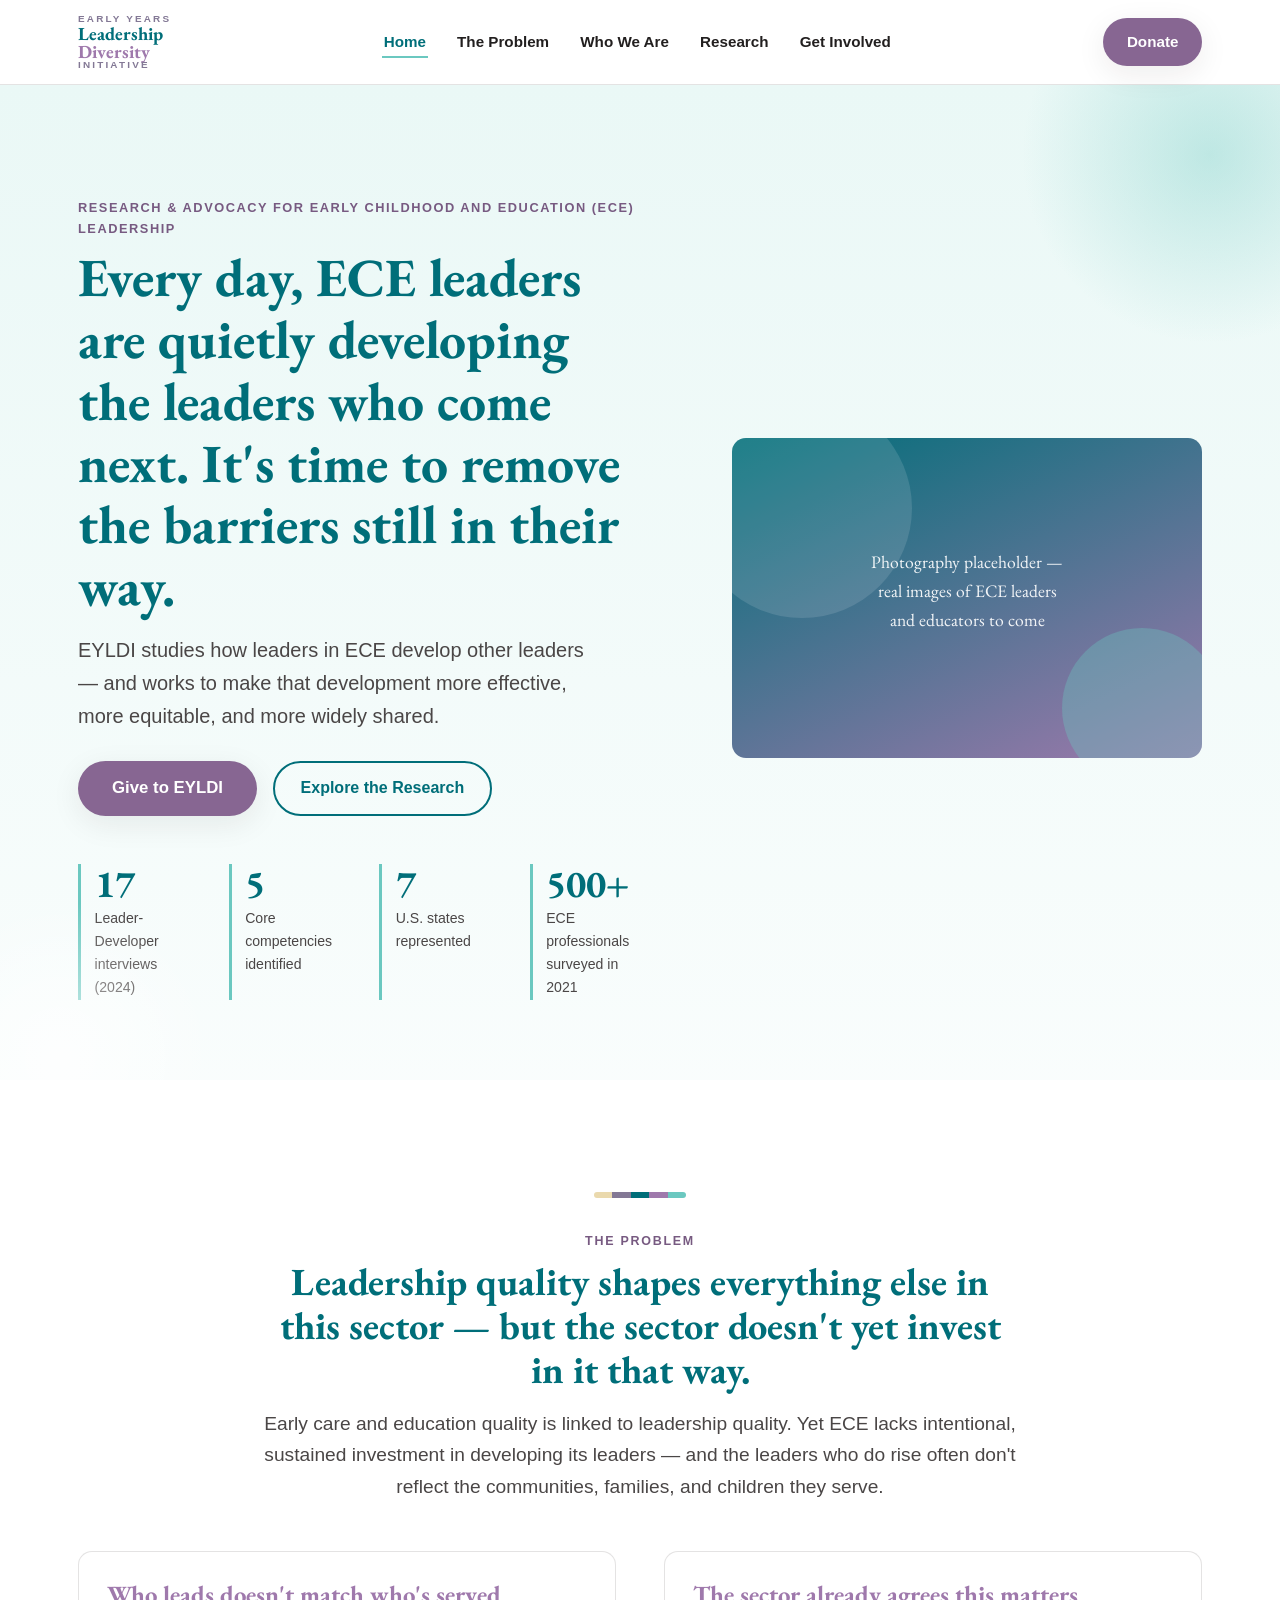
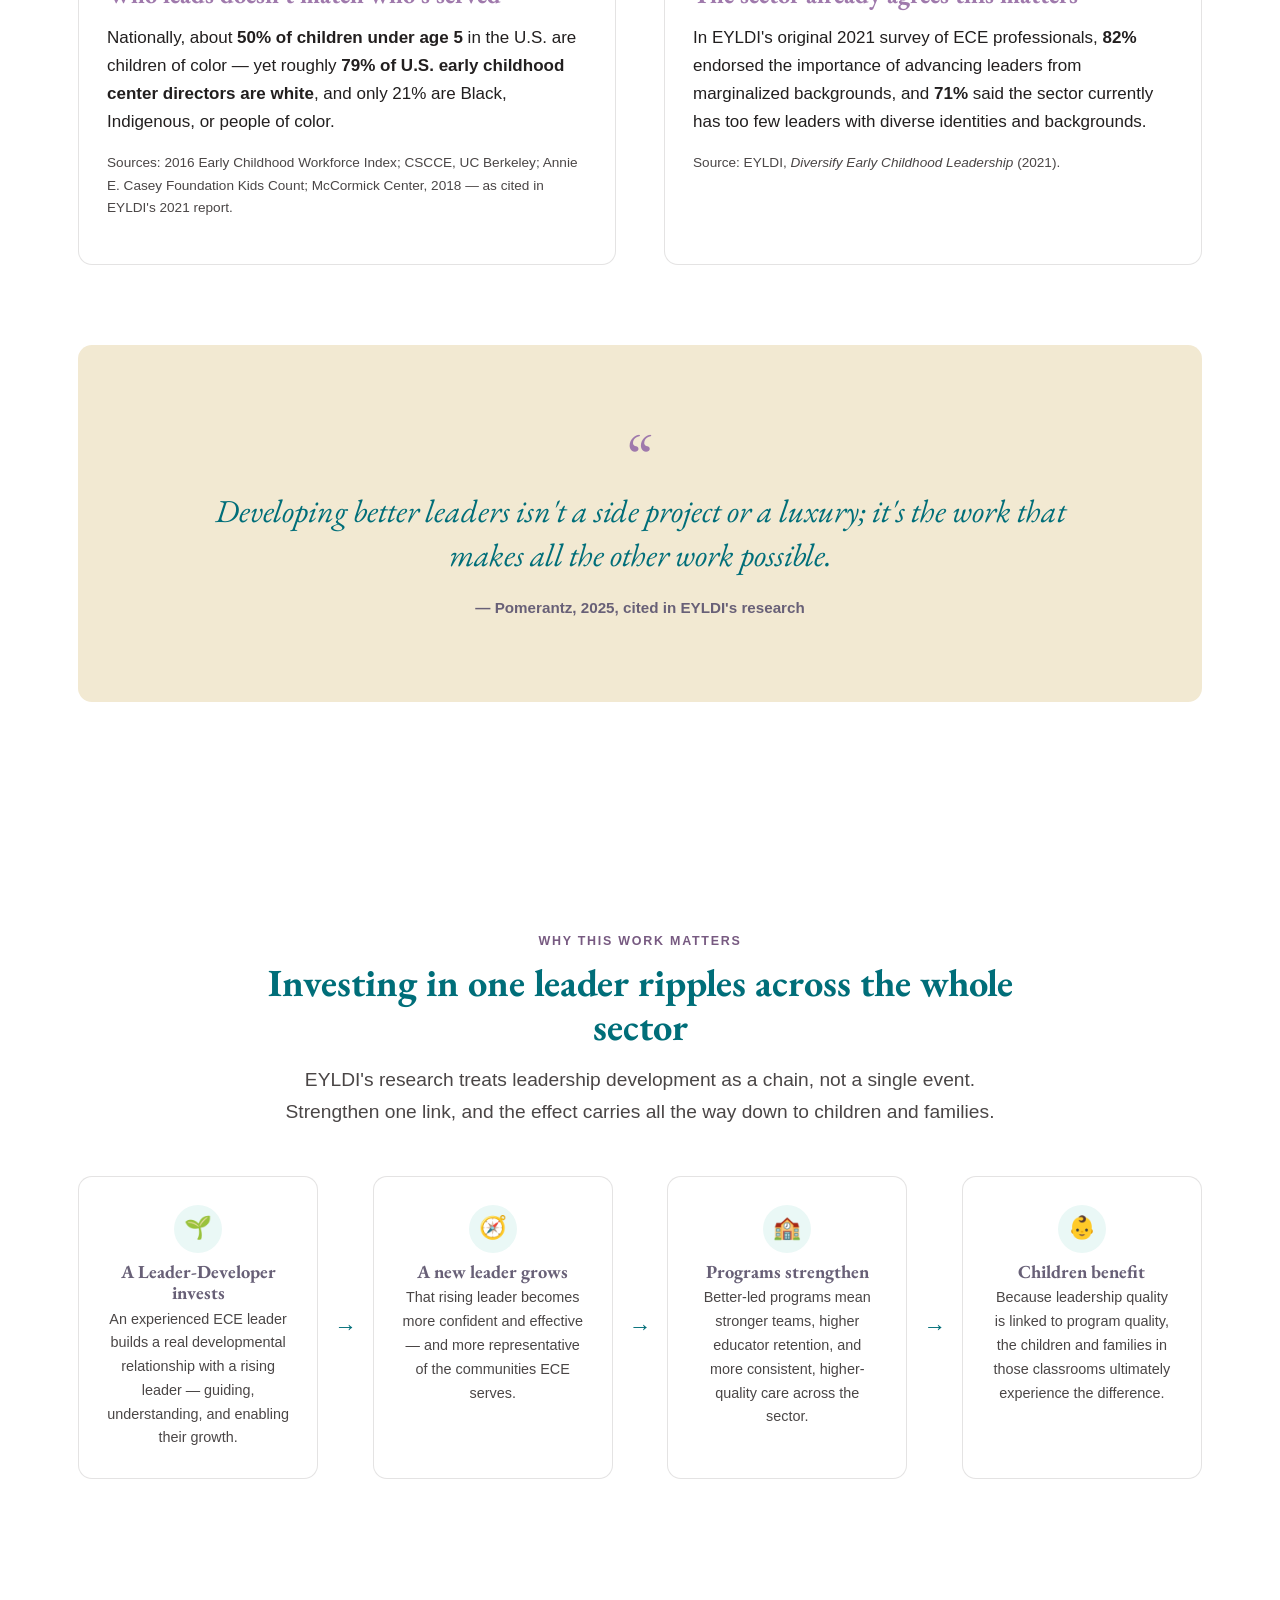
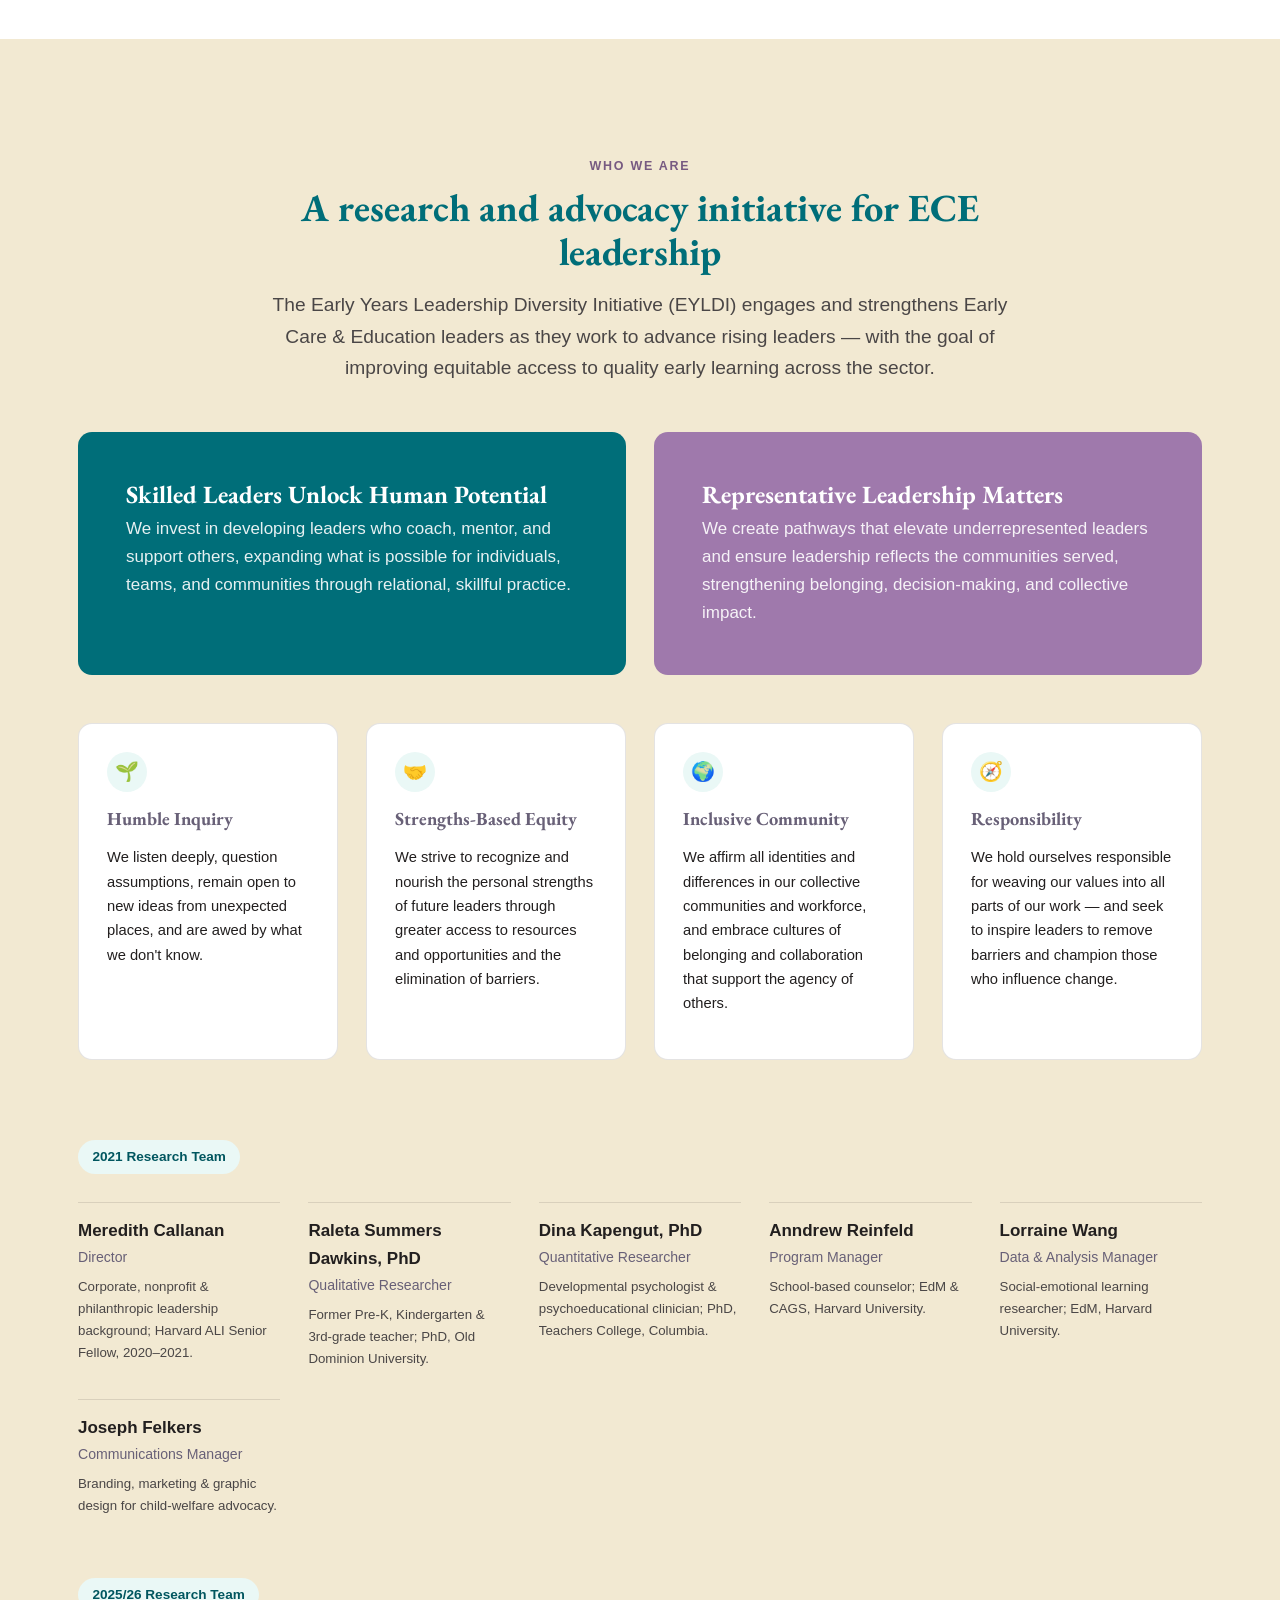
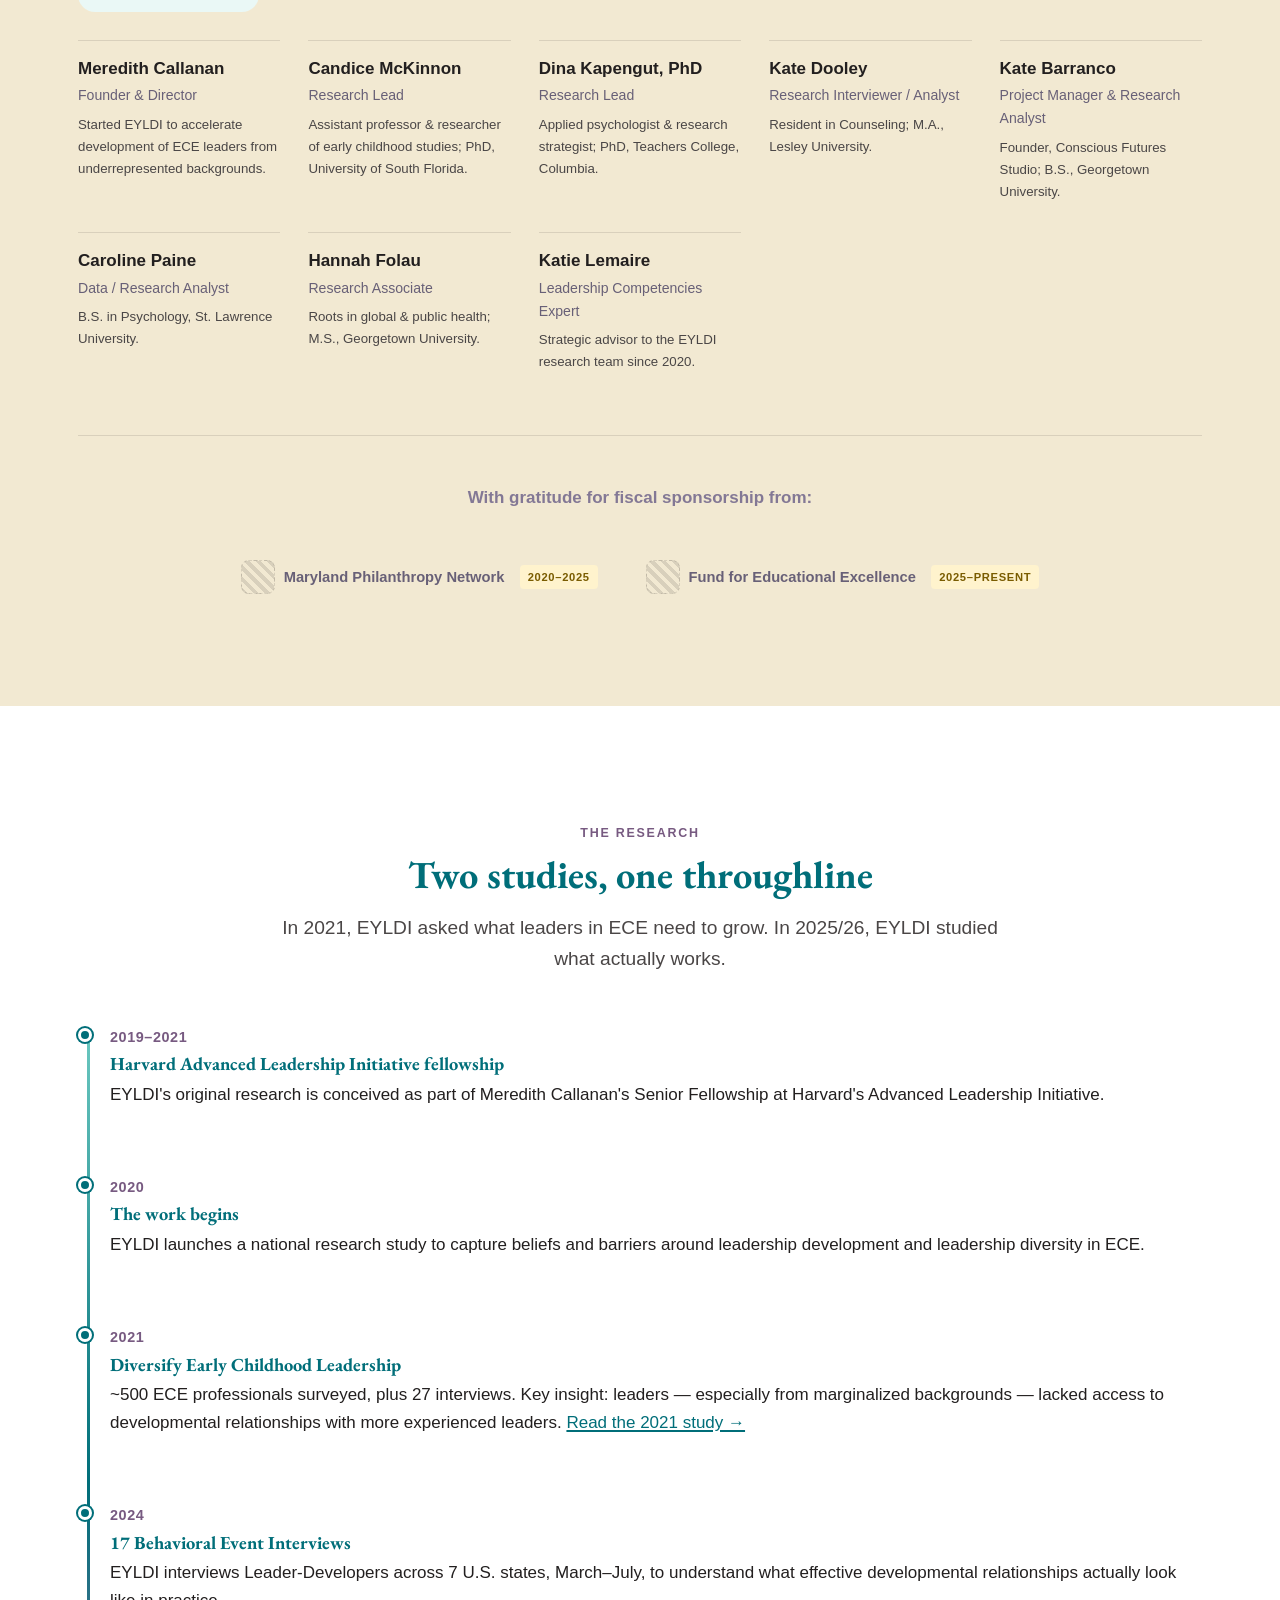
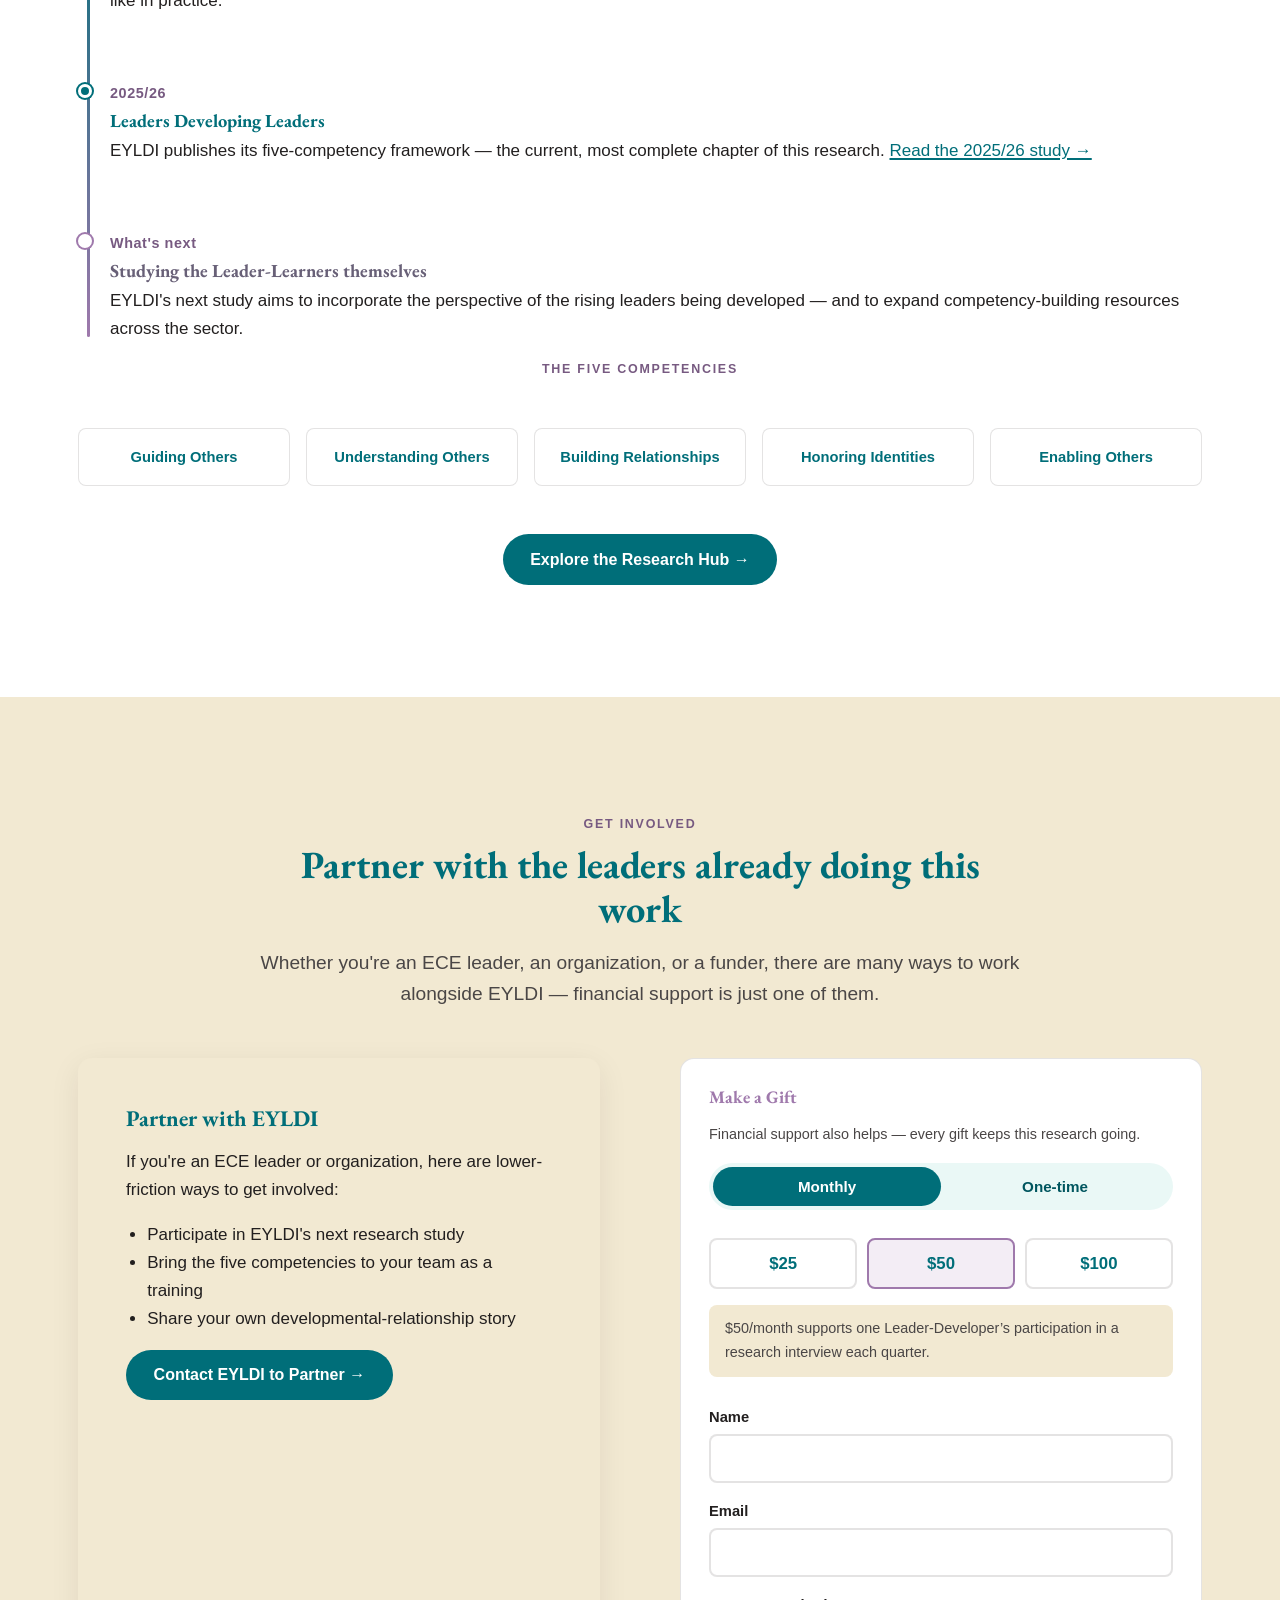
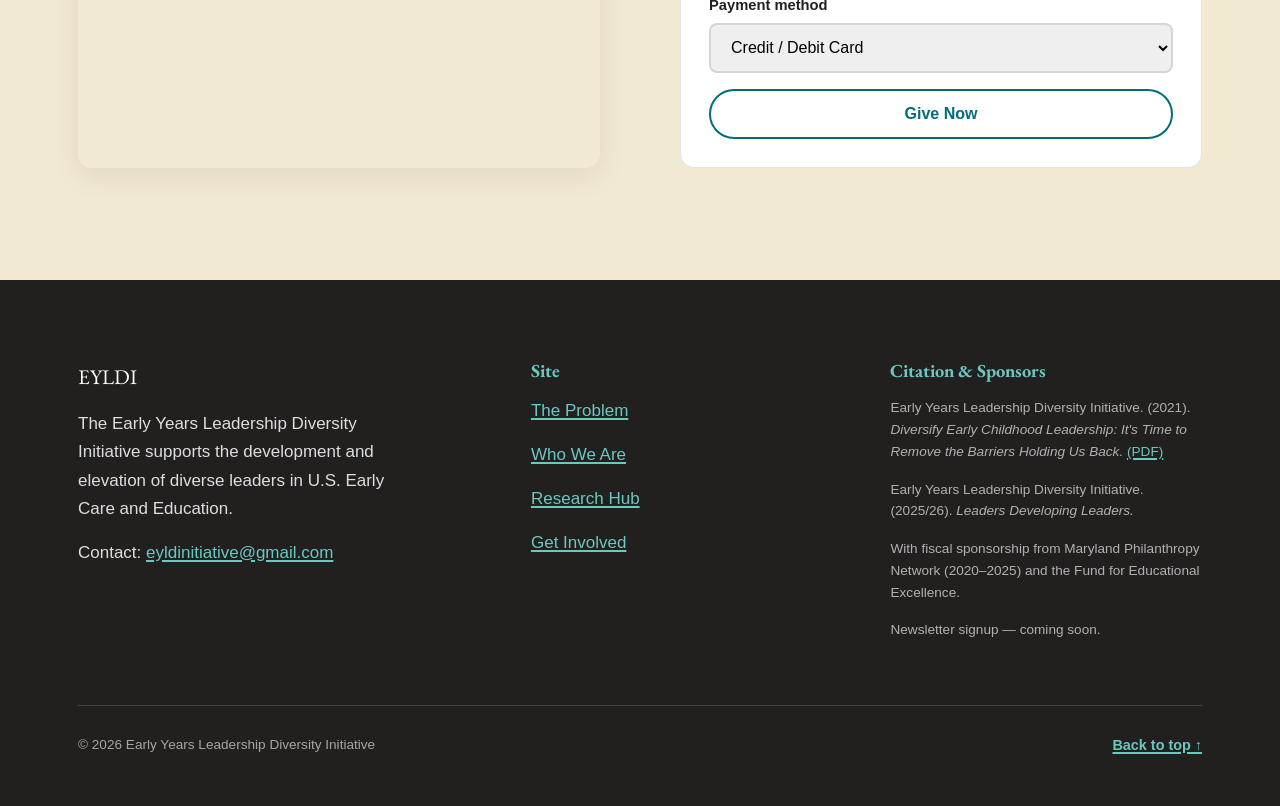
==== index.html @ cae141c5 "Initial commit: EYLDI microsite Hybrid homepage + Research Hub covering EYLDI's 2021 and 2025/26 lea" ====
<!DOCTYPE html>
<html lang="en">
<head>
<meta charset="UTF-8">
<meta name="viewport" content="width=device-width, initial-scale=1.0">
<title>EYLDI — Early Years Leadership Diversity Initiative</title>
<meta name="description" content="EYLDI supports the development and elevation of diverse leaders in U.S. Early Care and Education through research, reflection tools, and partnership.">
<link rel="preconnect" href="https://fonts.googleapis.com">
<link rel="preconnect" href="https://fonts.gstatic.com" crossorigin>
<link href="https://fonts.googleapis.com/css2?family=EB+Garamond:ital,wght@0,400;0,600;0,700;1,400;1,600&display=swap" rel="stylesheet">
<link rel="stylesheet" href="css/styles.css">
</head>
<body>
<a class="skip-link" href="#main">Skip to main content</a>

<!--
  AUDIENCE NOTE (structural, non-visual for now):
  The narrative below serves practitioners and funders with one shared story.
  If a "practitioner / funder" toggle is added later, it should live here in the
  header and swap emphasis in .hero-sub, .give-secondary, and section-eyebrow
  copy via a `data-audience` attribute on <body> — no structural rework needed.
-->

<header class="site-header">
  <nav class="nav" aria-label="Primary">
    <a class="nav-logo" href="index.html" aria-label="EYLDI home">
      <span class="l1">Early Years</span>
      <span class="l2">Leadership</span>
      <span class="l3">Diversity</span>
      <span class="l4">Initiative</span>
    </a>
    <button class="nav-toggle" aria-label="Toggle menu" aria-expanded="false">
      <span class="bar"></span>
    </button>
    <ul class="nav-links">
      <li><a href="index.html">Home</a></li>
      <li><a href="index.html#problem">The Problem</a></li>
      <li><a href="index.html#who-we-are">Who We Are</a></li>
      <li class="nav-item--dropdown">
        <a href="research.html">Research</a>
        <ul class="nav-dropdown">
          <li><a href="research.html#study-2021">2021 Study</a></li>
          <li><a href="research.html#study-2025">2025/26 Study</a></li>
        </ul>
      </li>
      <li><a href="index.html#get-involved">Get Involved</a></li>
    </ul>
    <div class="nav-actions">
      <a class="btn btn-donate btn-donate--nav" href="#get-involved">Donate</a>
    </div>
  </nav>
</header>

<main id="main">

  <!-- ===================== HERO ===================== -->
  <section class="hero">
    <div class="container hero-grid">
      <div>
        <p class="hero-eyebrow">Research &amp; Advocacy for Early Childhood and Education (ECE) Leadership</p>
        <!--
          HEADLINE OPTIONS (for stakeholder review — pick one, currently using Option 1):
          1. "Every day, ECE leaders are quietly developing the leaders who come next.
              It's time to remove the barriers still in their way."
          2. "Diversify Early Childhood Leadership. The leaders who'll do it are already here."
          3. "Great leaders are already building the next generation. Let's give them
              what they need to do it well."
        -->
        <h1>Every day, ECE leaders are quietly developing the leaders who come next. It's time to remove the barriers still in their way.</h1>
        <p class="hero-sub">EYLDI studies how leaders in ECE develop other leaders — and works to make that development more effective, more equitable, and more widely shared.</p>
        <div class="hero-ctas">
          <a class="btn btn-donate" href="#get-involved">Give to EYLDI</a>
          <a class="btn btn-secondary" href="research.html">Explore the Research</a>
        </div>
        <div class="stat-strip">
          <div class="stat">
            <span class="stat-num" data-count-to="17">0</span>
            <span class="stat-label">Leader-Developer interviews (2024)</span>
          </div>
          <div class="stat">
            <span class="stat-num" data-count-to="5">0</span>
            <span class="stat-label">Core competencies identified</span>
          </div>
          <div class="stat">
            <span class="stat-num" data-count-to="7">0</span>
            <span class="stat-label">U.S. states represented</span>
          </div>
          <div class="stat">
            <span class="stat-num" data-count-to="500" data-suffix="+">0</span>
            <span class="stat-label">ECE professionals surveyed in 2021</span>
          </div>
        </div>
      </div>
      <div class="hero-art" aria-hidden="true">
        <span class="shape shape--1"></span>
        <span class="shape shape--2"></span>
        <!-- PLACEHOLDER: replace with real photography of ECE educators/leaders when available -->
        <p class="placeholder-note">Photography placeholder — real images of ECE leaders and educators to come</p>
      </div>
    </div>
  </section>

  <!-- ===================== THE PROBLEM ===================== -->
  <section class="section" id="problem">
    <div class="container">
      <div class="brand-divider" aria-hidden="true"><span></span><span></span><span></span><span></span><span></span></div>
      <div class="section-head section-head--center">
        <p class="section-eyebrow">The Problem</p>
        <h2>Leadership quality shapes everything else in this sector — but the sector doesn't yet invest in it that way.</h2>
        <p class="lede">Early care and education quality is linked to leadership quality. Yet ECE lacks intentional, sustained investment in developing its leaders — and the leaders who do rise often don't reflect the communities, families, and children they serve.</p>
      </div>

      <div class="grid-2" style="margin-bottom: var(--space-xl);">
        <div class="card">
          <h3>Who leads doesn't match who's served</h3>
          <p>Nationally, about <strong>50% of children under age 5</strong> in the U.S. are children of color — yet roughly <strong>79% of U.S. early childhood center directors are white</strong>, and only 21% are Black, Indigenous, or people of color.</p>
          <p class="visually-muted" style="font-size:0.85rem;">Sources: 2016 Early Childhood Workforce Index; CSCCE, UC Berkeley; Annie E. Casey Foundation Kids Count; McCormick Center, 2018 — as cited in EYLDI's 2021 report.</p>
        </div>
        <div class="card">
          <h3>The sector already agrees this matters</h3>
          <p>In EYLDI's original 2021 survey of ECE professionals, <strong>82%</strong> endorsed the importance of advancing leaders from marginalized backgrounds, and <strong>71%</strong> said the sector currently has too few leaders with diverse identities and backgrounds.</p>
          <p class="visually-muted" style="font-size:0.85rem;">Source: EYLDI, <em>Diversify Early Childhood Leadership</em> (2021).</p>
        </div>
      </div>

      <div class="pull-quote">
        <span class="mark" aria-hidden="true">&ldquo;</span>
        <blockquote>Developing better leaders isn't a side project or a luxury; it's the work that makes all the other work possible.</blockquote>
        <cite>— Pomerantz, 2025, cited in EYLDI's research</cite>
      </div>
    </div>
  </section>

  <!-- ===================== THE RIPPLE EFFECT ===================== -->
  <section class="section" id="ripple-effect">
    <div class="container">
      <div class="section-head section-head--center">
        <p class="section-eyebrow">Why This Work Matters</p>
        <h2>Investing in one leader ripples across the whole sector</h2>
        <p class="lede">EYLDI's research treats leadership development as a chain, not a single event. Strengthen one link, and the effect carries all the way down to children and families.</p>
      </div>
      <div class="ripple-flow">
        <div class="ripple-step">
          <div class="ripple-icon" aria-hidden="true">🌱</div>
          <h4>A Leader-Developer invests</h4>
          <p>An experienced ECE leader builds a real developmental relationship with a rising leader — guiding, understanding, and enabling their growth.</p>
        </div>
        <span class="ripple-arrow" aria-hidden="true">→</span>
        <div class="ripple-step">
          <div class="ripple-icon" aria-hidden="true">🧭</div>
          <h4>A new leader grows</h4>
          <p>That rising leader becomes more confident and effective — and more representative of the communities ECE serves.</p>
        </div>
        <span class="ripple-arrow" aria-hidden="true">→</span>
        <div class="ripple-step">
          <div class="ripple-icon" aria-hidden="true">🏫</div>
          <h4>Programs strengthen</h4>
          <p>Better-led programs mean stronger teams, higher educator retention, and more consistent, higher-quality care across the sector.</p>
        </div>
        <span class="ripple-arrow" aria-hidden="true">→</span>
        <div class="ripple-step">
          <div class="ripple-icon" aria-hidden="true">👶</div>
          <h4>Children benefit</h4>
          <p>Because leadership quality is linked to program quality, the children and families in those classrooms ultimately experience the difference.</p>
        </div>
      </div>
    </div>
  </section>

  <!-- ===================== WHO WE ARE ===================== -->
  <section class="section section--cream" id="who-we-are">
    <div class="container">
      <div class="section-head section-head--center">
        <p class="section-eyebrow">Who We Are</p>
        <h2>A research and advocacy initiative for ECE leadership</h2>
        <p class="lede">The Early Years Leadership Diversity Initiative (EYLDI) engages and strengthens Early Care &amp; Education leaders as they work to advance rising leaders — with the goal of improving equitable access to quality early learning across the sector.</p>
      </div>

      <div class="belief-banner">
        <div class="belief">
          <h3>Skilled Leaders Unlock Human Potential</h3>
          <p>We invest in developing leaders who coach, mentor, and support others, expanding what is possible for individuals, teams, and communities through relational, skillful practice.</p>
        </div>
        <div class="belief">
          <h3>Representative Leadership Matters</h3>
          <p>We create pathways that elevate underrepresented leaders and ensure leadership reflects the communities served, strengthening belonging, decision-making, and collective impact.</p>
        </div>
      </div>

      <div class="grid-4" style="margin-bottom: var(--space-xl);">
        <div class="value-card">
          <div class="icon-dot" aria-hidden="true">🌱</div>
          <h4>Humble Inquiry</h4>
          <p style="font-size:0.92rem;">We listen deeply, question assumptions, remain open to new ideas from unexpected places, and are awed by what we don't know.</p>
        </div>
        <div class="value-card">
          <div class="icon-dot" aria-hidden="true">🤝</div>
          <h4>Strengths-Based Equity</h4>
          <p style="font-size:0.92rem;">We strive to recognize and nourish the personal strengths of future leaders through greater access to resources and opportunities and the elimination of barriers.</p>
        </div>
        <div class="value-card">
          <div class="icon-dot" aria-hidden="true">🌍</div>
          <h4>Inclusive Community</h4>
          <p style="font-size:0.92rem;">We affirm all identities and differences in our collective communities and workforce, and embrace cultures of belonging and collaboration that support the agency of others.</p>
        </div>
        <div class="value-card">
          <div class="icon-dot" aria-hidden="true">🧭</div>
          <h4>Responsibility</h4>
          <p style="font-size:0.92rem;">We hold ourselves responsible for weaving our values into all parts of our work — and seek to inspire leaders to remove barriers and champion those who influence change.</p>
        </div>
      </div>

      <!-- Research teams, grouped by era -->
      <div class="team-era-label">2021 Research Team</div>
      <div class="team-grid team-grid--compact">
        <div class="team-card"><div class="team-name">Meredith Callanan</div><div class="team-title">Director</div><div class="team-bio">Corporate, nonprofit &amp; philanthropic leadership background; Harvard ALI Senior Fellow, 2020–2021.</div></div>
        <div class="team-card"><div class="team-name">Raleta Summers Dawkins, PhD</div><div class="team-title">Qualitative Researcher</div><div class="team-bio">Former Pre-K, Kindergarten &amp; 3rd-grade teacher; PhD, Old Dominion University.</div></div>
        <div class="team-card"><div class="team-name">Dina Kapengut, PhD</div><div class="team-title">Quantitative Researcher</div><div class="team-bio">Developmental psychologist &amp; psychoeducational clinician; PhD, Teachers College, Columbia.</div></div>
        <div class="team-card"><div class="team-name">Anndrew Reinfeld</div><div class="team-title">Program Manager</div><div class="team-bio">School-based counselor; EdM &amp; CAGS, Harvard University.</div></div>
        <div class="team-card"><div class="team-name">Lorraine Wang</div><div class="team-title">Data &amp; Analysis Manager</div><div class="team-bio">Social-emotional learning researcher; EdM, Harvard University.</div></div>
        <div class="team-card"><div class="team-name">Joseph Felkers</div><div class="team-title">Communications Manager</div><div class="team-bio">Branding, marketing &amp; graphic design for child-welfare advocacy.</div></div>
      </div>

      <div class="team-era-label">2025/26 Research Team</div>
      <div class="team-grid team-grid--compact">
        <div class="team-card"><div class="team-name">Meredith Callanan</div><div class="team-title">Founder &amp; Director</div><div class="team-bio">Started EYLDI to accelerate development of ECE leaders from underrepresented backgrounds.</div></div>
        <div class="team-card"><div class="team-name">Candice McKinnon</div><div class="team-title">Research Lead</div><div class="team-bio">Assistant professor &amp; researcher of early childhood studies; PhD, University of South Florida.</div></div>
        <div class="team-card"><div class="team-name">Dina Kapengut, PhD</div><div class="team-title">Research Lead</div><div class="team-bio">Applied psychologist &amp; research strategist; PhD, Teachers College, Columbia.</div></div>
        <div class="team-card"><div class="team-name">Kate Dooley</div><div class="team-title">Research Interviewer / Analyst</div><div class="team-bio">Resident in Counseling; M.A., Lesley University.</div></div>
        <div class="team-card"><div class="team-name">Kate Barranco</div><div class="team-title">Project Manager &amp; Research Analyst</div><div class="team-bio">Founder, Conscious Futures Studio; B.S., Georgetown University.</div></div>
        <div class="team-card"><div class="team-name">Caroline Paine</div><div class="team-title">Data / Research Analyst</div><div class="team-bio">B.S. in Psychology, St. Lawrence University.</div></div>
        <div class="team-card"><div class="team-name">Hannah Folau</div><div class="team-title">Research Associate</div><div class="team-bio">Roots in global &amp; public health; M.S., Georgetown University.</div></div>
        <div class="team-card"><div class="team-name">Katie Lemaire</div><div class="team-title">Leadership Competencies Expert</div><div class="team-bio">Strategic advisor to the EYLDI research team since 2020.</div></div>
      </div>

      <div class="sponsor-strip">
        <p style="width:100%; text-align:center; color: var(--slate-purple); font-weight:600; margin-bottom: 0;">With gratitude for fiscal sponsorship from:</p>
        <div class="sponsor-logo"><span class="swatch" aria-hidden="true"></span> Maryland Philanthropy Network <span class="placeholder-tag">2020–2025</span></div>
        <div class="sponsor-logo"><span class="swatch" aria-hidden="true"></span> Fund for Educational Excellence <span class="placeholder-tag">2025–present</span></div>
      </div>
    </div>
  </section>

  <!-- ===================== RESEARCH TEASER ===================== -->
  <section class="section" id="research-teaser">
    <div class="container">
      <div class="section-head section-head--center">
        <p class="section-eyebrow">The Research</p>
        <h2>Two studies, one throughline</h2>
        <p class="lede">In 2021, EYLDI asked what leaders in ECE need to grow. In 2025/26, EYLDI studied what actually works.</p>
      </div>

      <div class="timeline">
        <div class="timeline-item">
          <span class="tl-year">2019–2021</span>
          <h4>Harvard Advanced Leadership Initiative fellowship</h4>
          <p>EYLDI's original research is conceived as part of Meredith Callanan's Senior Fellowship at Harvard's Advanced Leadership Initiative.</p>
        </div>
        <div class="timeline-item">
          <span class="tl-year">2020</span>
          <h4>The work begins</h4>
          <p>EYLDI launches a national research study to capture beliefs and barriers around leadership development and leadership diversity in ECE.</p>
        </div>
        <div class="timeline-item" id="study-2021">
          <span class="tl-year">2021</span>
          <h4>Diversify Early Childhood Leadership</h4>
          <p>~500 ECE professionals surveyed, plus 27 interviews. Key insight: leaders — especially from marginalized backgrounds — lacked access to developmental relationships with more experienced leaders. <a href="research.html#study-2021">Read the 2021 study →</a></p>
        </div>
        <div class="timeline-item">
          <span class="tl-year">2024</span>
          <h4>17 Behavioral Event Interviews</h4>
          <p>EYLDI interviews Leader-Developers across 7 U.S. states, March–July, to understand what effective developmental relationships actually look like in practice.</p>
        </div>
        <div class="timeline-item" id="study-2025">
          <span class="tl-year">2025/26</span>
          <h4>Leaders Developing Leaders</h4>
          <p>EYLDI publishes its five-competency framework — the current, most complete chapter of this research. <a href="research.html#study-2025">Read the 2025/26 study →</a></p>
        </div>
        <div class="timeline-item is-future">
          <span class="tl-year">What's next</span>
          <h4>Studying the Leader-Learners themselves</h4>
          <p>EYLDI's next study aims to incorporate the perspective of the rising leaders being developed — and to expand competency-building resources across the sector.</p>
        </div>
      </div>

      <p class="section-eyebrow text-center" style="display:block;">The Five Competencies</p>
      <div class="research-teaser-grid">
        <div class="teaser-tile">Guiding Others</div>
        <div class="teaser-tile">Understanding Others</div>
        <div class="teaser-tile">Building Relationships</div>
        <div class="teaser-tile">Honoring Identities</div>
        <div class="teaser-tile">Enabling Others</div>
      </div>

      <div class="text-center">
        <a class="btn btn-primary" href="research.html">Explore the Research Hub →</a>
      </div>
    </div>
  </section>

  <!-- ===================== GET INVOLVED / GIVE ===================== -->
  <section class="section section--cream" id="get-involved">
    <div class="container">
      <div class="section-head section-head--center">
        <p class="section-eyebrow">Get Involved</p>
        <h2>Partner with the leaders already doing this work</h2>
        <p class="lede">Whether you're an ECE leader, an organization, or a funder, there are many ways to work alongside EYLDI — financial support is just one of them.</p>
      </div>

      <div class="give-panel">
        <div class="give-primary">
          <h3>Partner with EYLDI</h3>
          <p>If you're an ECE leader or organization, here are lower-friction ways to get involved:</p>
          <ul>
            <li>Participate in EYLDI's next research study</li>
            <li>Bring the five competencies to your team as a training</li>
            <li>Share your own developmental-relationship story</li>
          </ul>
          <a class="btn btn-primary" href="mailto:eyldinitiative@gmail.com?subject=Partnering%20with%20EYLDI">Contact EYLDI to Partner →</a>
        </div>

        <div class="donate-card donate-card--compact" data-donate-widget>
          <h3>Make a Gift</h3>
          <p class="visually-muted" style="font-size:0.9rem;">Financial support also helps — every gift keeps this research going.</p>
          <div class="give-toggle" role="group" aria-label="Giving frequency">
            <button type="button" data-give-freq="monthly" class="is-active">Monthly</button>
            <button type="button" data-give-freq="onetime">One-time</button>
          </div>
          <input type="hidden" name="frequency" value="monthly">

          <div class="amount-grid" role="group" aria-label="Donation amount">
            <button type="button" class="amount-btn" data-amount="25">$25</button>
            <button type="button" class="amount-btn is-active" data-amount="50">$50</button>
            <button type="button" class="amount-btn" data-amount="100">$100</button>
          </div>
          <input type="hidden" name="amount" value="50">

          <p class="impact-note" data-impact-note></p>

          <form>
            <div class="form-field">
              <label for="donor-name">Name</label>
              <input type="text" id="donor-name" name="name" autocomplete="name" required>
            </div>
            <div class="form-field">
              <label for="donor-email">Email</label>
              <input type="email" id="donor-email" name="email" autocomplete="email" required>
            </div>
            <div class="form-field">
              <label for="donor-payment">Payment method</label>
              <select id="donor-payment" name="payment_method">
                <option value="card">Credit / Debit Card</option>
                <option value="paypal">PayPal</option>
                <option value="bank">Bank Transfer</option>
              </select>
            </div>
            <!-- PLACEHOLDER: replace with real integration — Give Lively / Stripe / Donorbox / fiscal sponsor's donation page -->
            <button type="submit" class="btn btn-secondary btn-block" data-donate-submit>Give Now</button>
          </form>
        </div>
      </div>
    </div>
  </section>

</main>

<footer class="site-footer">
  <div class="container">
    <div class="footer-grid">
      <div>
        <div class="footer-logo">EYLDI</div>
        <p style="max-width: 34ch;">The Early Years Leadership Diversity Initiative supports the development and elevation of diverse leaders in U.S. Early Care and Education.</p>
        <p>Contact: <a href="mailto:eyldinitiative@gmail.com">eyldinitiative@gmail.com</a></p>
      </div>
      <div>
        <h4>Site</h4>
        <p><a href="index.html#problem">The Problem</a></p>
        <p><a href="index.html#who-we-are">Who We Are</a></p>
        <p><a href="research.html">Research Hub</a></p>
        <p><a href="index.html#get-involved">Get Involved</a></p>
      </div>
      <div>
        <h4>Citation &amp; Sponsors</h4>
        <p class="footer-citation">Early Years Leadership Diversity Initiative. (2021). <em>Diversify Early Childhood Leadership: It's Time to Remove the Barriers Holding Us Back.</em> <a href="assets/EYLDI-2021-Diversify-Early-Childhood-Leadership.pdf" download>(PDF)</a></p>
        <p class="footer-citation">Early Years Leadership Diversity Initiative. (2025/26). <em>Leaders Developing Leaders.</em></p>
        <p class="footer-citation">With fiscal sponsorship from Maryland Philanthropy Network (2020–2025) and the Fund for Educational Excellence.</p>
        <!-- PLACEHOLDER: social links / newsletter signup -->
        <p class="footer-citation">Newsletter signup — coming soon.</p>
      </div>
    </div>
    <div class="footer-bottom">
      <span>© 2026 Early Years Leadership Diversity Initiative</span>
      <a class="back-to-top" href="#main">Back to top ↑</a>
    </div>
  </div>
</footer>

<script src="js/main.js"></script>
</body>
</html>
---- css/styles.css ----
/* ==========================================================================
   EYLDI — Design System
   Early Years Leadership Diversity Initiative
   ========================================================================== */

:root {
  /* Brand colors — source of truth per creative brief */
  --teal: #006E79;         /* Deep teal — headings, primary links */
  --mint: #6BC8C0;         /* Mint/seafoam — accents, tags, logo mark */
  --mauve: #9F79AC;        /* Mauve/plum — secondary headings, pull-quote marks */
  --slate-purple: #837895; /* Muted slate-purple — alternate heading tone */
  --cream: #F2E9D2;        /* Cream/ivory — pull-quote bg, warm breaks */
  --ink: #221F1F;          /* Near-black — body copy */
  --white: #FFFFFF;

  /* Derived tones for depth without leaving the palette */
  --teal-dark: #00565f;
  --teal-tint: #e3f2f1;
  --mint-tint: #eaf8f6;
  --mauve-tint: #f3edf5;
  --cream-deep: #ead9ad;
  --ink-soft: #4a4646;
  --border-soft: rgba(34, 31, 31, 0.12);

  /* Text-safe variants: same hue family, darkened to clear WCAG AA (4.5:1)
     for small-text use. Brand mauve/slate-purple at full strength stay in use
     for large headings, decorative marks, and the wordmark, which meet the
     lower 3:1 large-text threshold as-is. */
  --mauve-text: #775A81;
  --slate-purple-text: #686077;
  --mauve-deep: #876692; /* donate button bg — 4.83:1 with white text */

  /* Type */
  --font-serif: 'EB Garamond', 'Iowan Old Style', 'Palatino Linotype', Georgia, serif;
  --font-sans: 'Helvetica Neue', -apple-system, BlinkMacSystemFont, 'Segoe UI', Helvetica, Arial, sans-serif;

  /* Rhythm */
  --space-xs: 0.5rem;
  --space-sm: 1rem;
  --space-md: 1.75rem;
  --space-lg: 3rem;
  --space-xl: 5rem;
  --space-2xl: 7rem;

  --radius: 14px;
  --radius-sm: 8px;
  --max-width: 1180px;
  --shadow-soft: 0 8px 30px rgba(34, 31, 31, 0.08);
  --transition: 220ms ease;
}

/* ---------- Reset ---------- */
*, *::before, *::after { box-sizing: border-box; }
html { scroll-behavior: smooth; }
body {
  margin: 0;
  font-family: var(--font-sans);
  color: var(--ink);
  background: var(--white);
  font-size: 1.0625rem;
  line-height: 1.65;
  -webkit-font-smoothing: antialiased;
}
img { max-width: 100%; display: block; }
a { color: var(--teal); text-decoration-thickness: 1.5px; text-underline-offset: 2px; }
ul, ol { padding-left: 1.25em; }
h1, h2, h3, h4 {
  font-family: var(--font-serif);
  font-weight: 700;
  line-height: 1.15;
  color: var(--teal);
  margin: 0 0 var(--space-sm);
}
h1 { font-size: clamp(2.1rem, 4.2vw, 3.4rem); }
h2 { font-size: clamp(1.7rem, 3vw, 2.4rem); }
h3 { font-size: clamp(1.25rem, 2vw, 1.55rem); color: var(--mauve); }
h4 { font-size: 1.15rem; color: var(--slate-purple-text); }
p { margin: 0 0 var(--space-sm); }
.serif { font-family: var(--font-serif); }

/* Visually-hidden but accessible */
.sr-only {
  position: absolute; width: 1px; height: 1px; padding: 0; margin: -1px;
  overflow: hidden; clip: rect(0,0,0,0); white-space: nowrap; border: 0;
}
.skip-link {
  position: absolute; left: -999px; top: 0; background: var(--teal); color: var(--white);
  padding: 0.75rem 1.25rem; z-index: 1000; border-radius: 0 0 var(--radius-sm) 0;
}
.skip-link:focus { left: 0; }

:focus-visible {
  outline: 3px solid var(--mauve);
  outline-offset: 2px;
}

/* ---------- Layout helpers ---------- */
.container {
  max-width: var(--max-width);
  margin: 0 auto;
  padding: 0 var(--space-md);
}
.section { padding: var(--space-2xl) 0; }
.section--tight { padding: var(--space-xl) 0; }
.section--cream { background: var(--cream); }
.section--teal { background: var(--teal); color: var(--white); }
.section--teal h2, .section--teal h3, .section--teal h4 { color: var(--white); }
.section-eyebrow {
  display: inline-block;
  font-family: var(--font-sans);
  font-weight: 700;
  letter-spacing: 0.14em;
  text-transform: uppercase;
  font-size: 0.78rem;
  color: var(--mauve-text);
  margin-bottom: var(--space-xs);
}
.section-head {
  max-width: 760px;
  margin: 0 0 var(--space-lg);
}
.section-head--center { margin-left: auto; margin-right: auto; text-align: center; }
.lede { font-size: 1.2rem; color: var(--ink-soft); }

/* Signature five-segment divider (used sparingly, per brief) */
.brand-divider {
  display: flex;
  height: 6px;
  width: 92px;
  border-radius: 4px;
  overflow: hidden;
  margin: 0 auto var(--space-md);
}
.brand-divider--left { margin-left: 0; }
.brand-divider span { flex: 1; }
.brand-divider span:nth-child(1) { background: var(--cream-deep); }
.brand-divider span:nth-child(2) { background: var(--slate-purple); }
.brand-divider span:nth-child(3) { background: var(--teal); }
.brand-divider span:nth-child(4) { background: var(--mauve); }
.brand-divider span:nth-child(5) { background: var(--mint); }

/* ---------- Buttons ---------- */
.btn {
  display: inline-flex;
  align-items: center;
  justify-content: center;
  gap: 0.5em;
  font-family: var(--font-sans);
  font-weight: 700;
  font-size: 1rem;
  padding: 0.9rem 1.6rem;
  border-radius: 999px;
  border: 2px solid transparent;
  cursor: pointer;
  transition: transform var(--transition), box-shadow var(--transition), background var(--transition), color var(--transition);
  text-decoration: none;
  line-height: 1.1;
  min-height: 48px;
}
.btn:hover { transform: translateY(-1px); }
.btn:active { transform: translateY(0); }

/* Donate: deliberately higher contrast than the rest of the palette — solid fill, unmistakable */
.btn-donate {
  background: var(--mauve-deep);
  color: var(--white);
  box-shadow: var(--shadow-soft);
  font-size: 1.05rem;
  padding: 1rem 2rem;
}
.btn-donate:hover { background: #8a67a0; color: var(--white); }
.btn-donate--nav { padding: 0.65rem 1.35rem; font-size: 0.95rem; }

.btn-primary {
  background: var(--teal);
  color: var(--white);
}
.btn-primary:hover { background: var(--teal-dark); color: var(--white); }

.btn-secondary {
  background: transparent;
  color: var(--teal);
  border-color: var(--teal);
}
.btn-secondary:hover { background: var(--teal); color: var(--white); }

.btn-ghost-inverse {
  background: transparent;
  color: var(--white);
  border-color: rgba(255,255,255,0.6);
}
.btn-ghost-inverse:hover { background: rgba(255,255,255,0.15); }

.btn-block { width: 100%; }

/* ---------- Nav ---------- */
.site-header {
  position: sticky;
  top: 0;
  z-index: 500;
  background: var(--white);
  border-bottom: 1px solid var(--border-soft);
}
.nav {
  display: flex;
  align-items: center;
  justify-content: space-between;
  padding: 0.85rem var(--space-md);
  max-width: var(--max-width);
  margin: 0 auto;
  gap: var(--space-sm);
}
.nav-logo {
  display: flex;
  flex-direction: column;
  line-height: 1;
  text-decoration: none;
  font-family: var(--font-serif);
  color: var(--teal);
  font-weight: 700;
}
.nav-logo span { display: block; }
.nav-logo .l1, .nav-logo .l4 { font-size: 0.62rem; letter-spacing: 0.22em; color: var(--slate-purple); font-weight: 600; text-transform: uppercase; font-family: var(--font-sans); }
.nav-logo .l2 { font-size: 1.15rem; color: var(--teal); }
.nav-logo .l3 { font-size: 1.15rem; color: var(--mauve); }

.nav-links {
  display: flex;
  align-items: center;
  gap: var(--space-md);
  list-style: none;
  margin: 0;
  padding: 0;
}
.nav-links a {
  color: var(--ink);
  font-weight: 600;
  font-size: 0.95rem;
  text-decoration: none;
  padding: 0.4rem 0.1rem;
  border-bottom: 2px solid transparent;
}
.nav-links a:hover, .nav-links a.is-active { border-color: var(--mint); color: var(--teal); }

.nav-item--dropdown { position: relative; }
.nav-dropdown {
  list-style: none;
  margin: 0;
  padding: 0.4rem;
  position: absolute;
  top: 100%;
  left: 0;
  background: var(--white);
  border: 1px solid var(--border-soft);
  border-radius: var(--radius-sm);
  box-shadow: var(--shadow-soft);
  min-width: 170px;
  opacity: 0;
  visibility: hidden;
  transform: translateY(6px);
  transition: opacity var(--transition), transform var(--transition), visibility var(--transition);
  z-index: 50;
}
.nav-item--dropdown:hover .nav-dropdown,
.nav-item--dropdown:focus-within .nav-dropdown {
  opacity: 1;
  visibility: visible;
  transform: translateY(0);
}
.nav-dropdown li { list-style: none; }
.nav-dropdown a {
  display: block;
  padding: 0.6rem 0.7rem;
  font-size: 0.9rem;
  font-weight: 600;
  color: var(--ink);
  border-radius: var(--radius-sm);
  border-bottom: none;
  white-space: nowrap;
}
.nav-dropdown a:hover { background: var(--mint-tint); color: var(--teal); border-color: transparent; }

.nav-actions { display: flex; align-items: center; gap: var(--space-sm); }

.nav-toggle {
  display: none;
  background: none;
  border: 2px solid var(--teal);
  border-radius: var(--radius-sm);
  width: 48px;
  height: 48px;
  align-items: center;
  justify-content: center;
  cursor: pointer;
}
.nav-toggle .bar { display: block; width: 20px; height: 2px; background: var(--teal); position: relative; }
.nav-toggle .bar::before, .nav-toggle .bar::after { content: ''; position: absolute; left: 0; width: 20px; height: 2px; background: var(--teal); transition: transform var(--transition); }
.nav-toggle .bar::before { top: -6px; }
.nav-toggle .bar::after { top: 6px; }

@media (max-width: 880px) {
  .nav-toggle { display: flex; }
  .nav-links {
    position: fixed;
    inset: 64px 0 0 0;
    background: var(--white);
    flex-direction: column;
    align-items: flex-start;
    padding: var(--space-lg) var(--space-md);
    gap: var(--space-md);
    transform: translateX(100%);
    transition: transform var(--transition);
    overflow-y: auto;
  }
  .nav-links.is-open { transform: translateX(0); }
  .nav-links a { font-size: 1.2rem; }
  .nav-actions .btn-donate { padding: 0.7rem 1.3rem; font-size: 0.9rem; }

  .nav-dropdown {
    position: static;
    opacity: 1;
    visibility: visible;
    transform: none;
    box-shadow: none;
    border: none;
    padding: 0.3rem 0 0 1rem;
    min-width: 0;
  }
  .nav-dropdown a { font-size: 1rem; padding: 0.5rem 0.4rem; color: var(--ink-soft); }
}

/* ---------- Hero ---------- */
.hero {
  background: linear-gradient(180deg, var(--mint-tint) 0%, var(--white) 70%);
  background-size: 200% 200%;
  animation: heroDrift 18s ease-in-out infinite;
  padding: var(--space-2xl) 0 var(--space-xl);
  position: relative;
  overflow: hidden;
}
.hero::before,
.hero::after {
  content: '';
  position: absolute;
  border-radius: 50%;
  pointer-events: none;
}
.hero::after {
  right: -120px; top: -120px;
  width: 380px; height: 380px;
  background: radial-gradient(circle, rgba(107,200,192,0.35), transparent 70%);
  animation: heroFloat1 14s ease-in-out infinite;
}
.hero::before {
  left: -100px; bottom: -140px;
  width: 320px; height: 320px;
  background: radial-gradient(circle, rgba(255,255,255,0.75), transparent 70%);
  animation: heroFloat2 16s ease-in-out infinite;
}
@keyframes heroDrift {
  0%   { background-position: 0% 0%; }
  50%  { background-position: 100% 40%; }
  100% { background-position: 0% 0%; }
}
@keyframes heroFloat1 {
  0%, 100% { transform: translate(0, 0) scale(1); }
  50%      { transform: translate(-30px, 40px) scale(1.08); }
}
@keyframes heroFloat2 {
  0%, 100% { transform: translate(0, 0) scale(1); }
  50%      { transform: translate(30px, -30px) scale(1.05); }
}
@media (prefers-reduced-motion: reduce) {
  .hero, .hero::before, .hero::after { animation: none; }
}
.hero-grid {
  display: grid;
  grid-template-columns: 1.1fr 0.9fr;
  gap: var(--space-xl);
  align-items: center;
}
@media (max-width: 900px) {
  .hero-grid { grid-template-columns: 1fr; gap: var(--space-lg); }
}
.hero-eyebrow {
  color: var(--mauve-text);
  font-weight: 700;
  letter-spacing: 0.12em;
  text-transform: uppercase;
  font-size: 0.8rem;
  margin-bottom: var(--space-xs);
}
.hero h1 { margin-bottom: var(--space-sm); }
.hero-sub { font-size: 1.25rem; color: var(--ink-soft); max-width: 46ch; margin-bottom: var(--space-md); }
.hero-ctas { display: flex; flex-wrap: wrap; gap: var(--space-sm); margin-bottom: var(--space-lg); }

.hero-art {
  border-radius: var(--radius);
  background: linear-gradient(155deg, var(--teal) 0%, var(--mauve) 100%);
  min-height: 320px;
  display: flex;
  align-items: center;
  justify-content: center;
  position: relative;
  overflow: hidden;
}
.hero-art .shape {
  position: absolute;
  border-radius: 50%;
}
.hero-art .shape--1 { width: 220px; height: 220px; background: rgba(255,255,255,0.12); top: -40px; left: -40px; animation: heroFloat2 12s ease-in-out infinite; }
.hero-art .shape--2 { width: 160px; height: 160px; background: rgba(107,200,192,0.35); bottom: -30px; right: -20px; animation: heroFloat1 15s ease-in-out infinite; }
@media (prefers-reduced-motion: reduce) {
  .hero-art .shape--1, .hero-art .shape--2 { animation: none; }
}
.hero-art .placeholder-note {
  position: relative;
  color: rgba(255,255,255,0.92);
  text-align: center;
  padding: var(--space-md);
  font-family: var(--font-serif);
  font-size: 1.1rem;
  max-width: 32ch;
}

/* Stat strip */
.stat-strip {
  display: grid;
  grid-template-columns: repeat(4, 1fr);
  gap: var(--space-md);
  margin-top: var(--space-lg);
}
@media (max-width: 760px) {
  .stat-strip { grid-template-columns: repeat(2, 1fr); }
}
.stat {
  text-align: left;
  border-left: 3px solid var(--mint);
  padding-left: 0.85rem;
}
.stat-num {
  font-family: var(--font-serif);
  font-weight: 700;
  font-size: clamp(1.8rem, 3vw, 2.6rem);
  color: var(--teal);
  display: block;
  line-height: 1;
}
.stat-label {
  font-size: 0.88rem;
  color: var(--ink-soft);
  margin-top: 0.3rem;
  display: block;
}

/* ---------- Pull quote ---------- */
.pull-quote {
  background: var(--cream);
  border-radius: var(--radius);
  padding: var(--space-xl) var(--space-lg);
  text-align: center;
  position: relative;
}
.pull-quote .mark {
  font-family: var(--font-serif);
  font-size: 4rem;
  color: var(--mauve);
  line-height: 1;
  display: block;
}
.pull-quote blockquote {
  margin: 0 auto var(--space-sm);
  max-width: 62ch;
  font-family: var(--font-serif);
  font-size: clamp(1.4rem, 2.6vw, 2rem);
  font-style: italic;
  color: var(--teal);
  line-height: 1.4;
}
.pull-quote cite {
  font-style: normal;
  font-weight: 600;
  color: var(--slate-purple-text);
  font-size: 0.95rem;
}

/* ---------- Cards / grids ---------- */
.grid-2 { display: grid; grid-template-columns: 1fr 1fr; gap: var(--space-lg); }
.grid-3 { display: grid; grid-template-columns: repeat(3, 1fr); gap: var(--space-md); }
.grid-4 { display: grid; grid-template-columns: repeat(4, 1fr); gap: var(--space-md); }
@media (max-width: 900px) {
  .grid-2, .grid-3, .grid-4 { grid-template-columns: 1fr; }
}
@media (min-width: 601px) and (max-width: 900px) {
  .grid-3, .grid-4 { grid-template-columns: 1fr 1fr; }
}

.card {
  background: var(--white);
  border: 1px solid var(--border-soft);
  border-radius: var(--radius);
  padding: var(--space-md);
}
.card--cream { background: var(--cream); border-color: transparent; }

.value-card {
  padding: var(--space-md);
  border-radius: var(--radius);
  background: var(--white);
  border: 1px solid var(--border-soft);
  transition: box-shadow var(--transition), transform var(--transition);
}
.value-card:hover { box-shadow: var(--shadow-soft); transform: translateY(-2px); }
.value-card .icon-dot {
  width: 40px; height: 40px; border-radius: 50%;
  background: var(--mint-tint);
  display: flex; align-items: center; justify-content: center;
  margin-bottom: var(--space-sm);
  font-size: 1.2rem;
}

.belief-banner {
  display: grid;
  grid-template-columns: 1fr 1fr;
  gap: var(--space-md);
  margin-bottom: var(--space-lg);
}
@media (max-width: 760px) { .belief-banner { grid-template-columns: 1fr; } }
.belief-banner .belief {
  background: var(--teal);
  color: var(--white);
  border-radius: var(--radius);
  padding: var(--space-lg);
}
.belief-banner .belief:nth-child(2) { background: var(--mauve); }
.belief-banner .belief h3 { color: var(--white); margin-bottom: 0.4rem; }
.belief-banner .belief p { color: rgba(255,255,255,0.9); margin: 0; }

/* Team cards */
.team-era-label {
  display: inline-flex;
  align-items: center;
  gap: 0.5em;
  background: var(--mint-tint);
  color: var(--teal-dark);
  font-weight: 700;
  font-size: 0.85rem;
  padding: 0.35rem 0.9rem;
  border-radius: 999px;
  margin-bottom: var(--space-md);
}
.team-grid {
  display: grid;
  grid-template-columns: repeat(auto-fill, minmax(210px, 1fr));
  gap: var(--space-md);
  margin-bottom: var(--space-xl);
}
.team-grid--compact {
  grid-template-columns: repeat(auto-fill, minmax(190px, 1fr));
  gap: var(--space-sm) var(--space-md);
  margin-bottom: var(--space-lg);
}
.team-card { text-align: left; }
.team-grid--compact .team-card {
  padding: 0.85rem 0;
  border-top: 1px solid var(--border-soft);
}
.team-name { font-weight: 700; margin-bottom: 0.1rem; }
.team-title { font-size: 0.88rem; color: var(--slate-purple-text); margin-bottom: 0.4rem; }
.team-bio { font-size: 0.88rem; color: var(--ink-soft); }
.team-grid--compact .team-bio { font-size: 0.83rem; }

/* Placeholder tag convention */
.placeholder-tag {
  display: inline-block;
  font-size: 0.7rem;
  font-weight: 700;
  letter-spacing: 0.06em;
  text-transform: uppercase;
  background: #fff3cd;
  color: #7a5c00;
  padding: 0.15rem 0.5rem;
  border-radius: 4px;
  margin-left: 0.4rem;
  vertical-align: middle;
}

/* Sponsor credit */
.sponsor-strip {
  display: flex;
  flex-wrap: wrap;
  gap: var(--space-lg);
  align-items: center;
  justify-content: center;
  margin-top: var(--space-lg);
  padding-top: var(--space-lg);
  border-top: 1px solid var(--border-soft);
}
.sponsor-logo {
  display: flex;
  align-items: center;
  gap: 0.6em;
  color: var(--slate-purple-text);
  font-weight: 600;
  font-size: 0.92rem;
}
.sponsor-logo .swatch {
  width: 34px; height: 34px; border-radius: 8px;
  background: repeating-linear-gradient(45deg, var(--border-soft), var(--border-soft) 4px, transparent 4px, transparent 8px);
  border: 1px dashed var(--border-soft);
}

/* ---------- Get Involved / Donate ---------- */
.give-panel {
  display: grid;
  grid-template-columns: 1fr 1fr;
  gap: var(--space-xl);
  align-items: start;
}
@media (max-width: 900px) { .give-panel { grid-template-columns: 1fr; } }

.donate-card {
  background: var(--white);
  border-radius: var(--radius);
  border: 1px solid var(--border-soft);
  box-shadow: var(--shadow-soft);
  padding: var(--space-lg);
}
.donate-card--compact {
  box-shadow: none;
  padding: var(--space-md);
}
.donate-card--compact h3 { font-size: 1.1rem; }
.give-toggle {
  display: flex;
  background: var(--mint-tint);
  border-radius: 999px;
  padding: 4px;
  margin-bottom: var(--space-md);
}
.give-toggle button {
  flex: 1;
  border: none;
  background: none;
  padding: 0.7rem 1rem;
  border-radius: 999px;
  font-weight: 700;
  cursor: pointer;
  color: var(--teal-dark);
  font-size: 0.95rem;
}
.give-toggle button.is-active { background: var(--teal); color: var(--white); }

.amount-grid {
  display: grid;
  grid-template-columns: repeat(3, 1fr);
  gap: 0.6rem;
  margin-bottom: var(--space-sm);
}
@media (max-width: 420px) { .amount-grid { grid-template-columns: repeat(2, 1fr); } }
.amount-btn {
  border: 2px solid var(--border-soft);
  background: var(--white);
  border-radius: var(--radius-sm);
  padding: 0.85rem 0.5rem;
  font-weight: 700;
  cursor: pointer;
  font-size: 1.05rem;
  color: var(--teal);
  min-height: 48px;
}
.amount-btn.is-active { border-color: var(--mauve); background: var(--mauve-tint); }
.impact-note {
  font-size: 0.9rem;
  color: var(--ink-soft);
  background: var(--cream);
  border-radius: var(--radius-sm);
  padding: 0.75rem 1rem;
  margin-bottom: var(--space-md);
  min-height: 3.2em;
}

.form-field { margin-bottom: var(--space-sm); }
.form-field label {
  display: block;
  font-weight: 700;
  font-size: 0.92rem;
  margin-bottom: 0.3rem;
  color: var(--ink);
}
.form-field input, .form-field select {
  width: 100%;
  padding: 0.85rem 1rem;
  border: 2px solid var(--border-soft);
  border-radius: var(--radius-sm);
  font-size: 1rem;
  font-family: var(--font-sans);
  min-height: 48px;
}
.form-field input:focus, .form-field select:focus {
  border-color: var(--teal);
  outline: none;
}

.give-primary {
  background: var(--cream);
  border-radius: var(--radius);
  padding: var(--space-lg);
  height: 100%;
  box-shadow: var(--shadow-soft);
}
.give-primary h3 { color: var(--teal); font-size: 1.4rem; }

/* ---------- Footer ---------- */
.site-footer {
  background: var(--ink);
  color: rgba(255,255,255,0.85);
  padding: var(--space-xl) 0 var(--space-lg);
}
.site-footer a { color: var(--mint); }
.footer-grid {
  display: grid;
  grid-template-columns: 1.3fr 1fr 1fr;
  gap: var(--space-lg);
  margin-bottom: var(--space-lg);
}
@media (max-width: 760px) { .footer-grid { grid-template-columns: 1fr; } }
.footer-grid h4 { color: var(--mint); margin-bottom: var(--space-sm); }
.footer-logo {
  font-family: var(--font-serif);
  font-size: 1.3rem;
  color: var(--white);
  margin-bottom: var(--space-sm);
}
.footer-citation {
  font-size: 0.85rem;
  color: rgba(255,255,255,0.65);
  line-height: 1.6;
  margin-bottom: var(--space-sm);
}
.footer-bottom {
  border-top: 1px solid rgba(255,255,255,0.15);
  padding-top: var(--space-md);
  font-size: 0.85rem;
  display: flex;
  justify-content: space-between;
  flex-wrap: wrap;
  gap: var(--space-sm);
  color: rgba(255,255,255,0.6);
}

/* ---------- Timeline (homepage) ---------- */
.timeline {
  position: relative;
  margin-top: var(--space-lg);
  padding-left: 2rem;
}
.timeline::before {
  content: '';
  position: absolute;
  left: 0.55rem; top: 0.4rem; bottom: 0.4rem;
  width: 3px;
  background: linear-gradient(var(--mint), var(--teal), var(--mauve));
  border-radius: 3px;
}
.timeline-item {
  position: relative;
  padding-bottom: var(--space-lg);
}
.timeline-item:last-child { padding-bottom: 0; }
.timeline-item::before {
  content: '';
  position: absolute;
  left: -2rem;
  top: 0.3rem;
  width: 14px; height: 14px;
  border-radius: 50%;
  background: var(--teal);
  border: 3px solid var(--white);
  box-shadow: 0 0 0 2px var(--teal);
}
.timeline-item.is-future::before { background: var(--white); box-shadow: 0 0 0 2px var(--mauve); }
.timeline-item .tl-year { color: var(--mauve-text); font-weight: 700; font-size: 0.9rem; letter-spacing: 0.04em; }
.timeline-item h4 { margin: 0.15rem 0 0.4rem; color: var(--teal); }
.timeline-item.is-future h4 { color: var(--slate-purple-text); }

/* ---------- Ripple / systems story (homepage) ---------- */
.ripple-flow {
  display: flex;
  align-items: stretch;
  gap: var(--space-sm);
  margin: var(--space-lg) 0;
  flex-wrap: wrap;
}
.ripple-step {
  flex: 1;
  min-width: 200px;
  background: var(--white);
  border: 1px solid var(--border-soft);
  border-radius: var(--radius);
  padding: var(--space-md);
  text-align: center;
}
.ripple-step .ripple-icon {
  width: 48px; height: 48px;
  border-radius: 50%;
  background: var(--mint-tint);
  display: flex; align-items: center; justify-content: center;
  font-size: 1.4rem;
  margin: 0 auto var(--space-xs);
}
.ripple-step h4 { margin-bottom: 0.3rem; }
.ripple-step p { font-size: 0.9rem; color: var(--ink-soft); margin: 0; }
.ripple-arrow {
  display: flex;
  align-items: center;
  justify-content: center;
  font-size: 1.4rem;
  color: var(--teal);
  flex-shrink: 0;
}
@media (max-width: 760px) {
  .ripple-flow { flex-direction: column; }
  .ripple-arrow { transform: rotate(90deg); padding: 0.2rem 0; }
}

/* ---------- Research teaser (homepage) ---------- */
.research-teaser-grid {
  display: grid;
  grid-template-columns: repeat(5, 1fr);
  gap: var(--space-sm);
  margin: var(--space-lg) 0;
}
@media (max-width: 900px) { .research-teaser-grid { grid-template-columns: repeat(2, 1fr); } }
@media (max-width: 520px) { .research-teaser-grid { grid-template-columns: 1fr; } }
.teaser-tile {
  background: var(--white);
  border: 1px solid var(--border-soft);
  border-radius: var(--radius-sm);
  padding: var(--space-sm);
  text-align: center;
  font-weight: 700;
  color: var(--teal);
  font-size: 0.92rem;
}

/* ---------- Utility ---------- */
.text-center { text-align: center; }
.mt-0 { margin-top: 0; }
.visually-muted { color: var(--ink-soft); }
.tag {
  display: inline-block;
  background: var(--mint-tint);
  color: var(--teal-dark);
  font-size: 0.78rem;
  font-weight: 700;
  padding: 0.25rem 0.7rem;
  border-radius: 999px;
  margin: 0 0.3rem 0.3rem 0;
}
.tag--mauve { background: var(--mauve-tint); color: var(--mauve-text); }

.back-to-top {
  display: inline-flex;
  align-items: center;
  gap: 0.4em;
  font-size: 0.9rem;
  font-weight: 700;
}
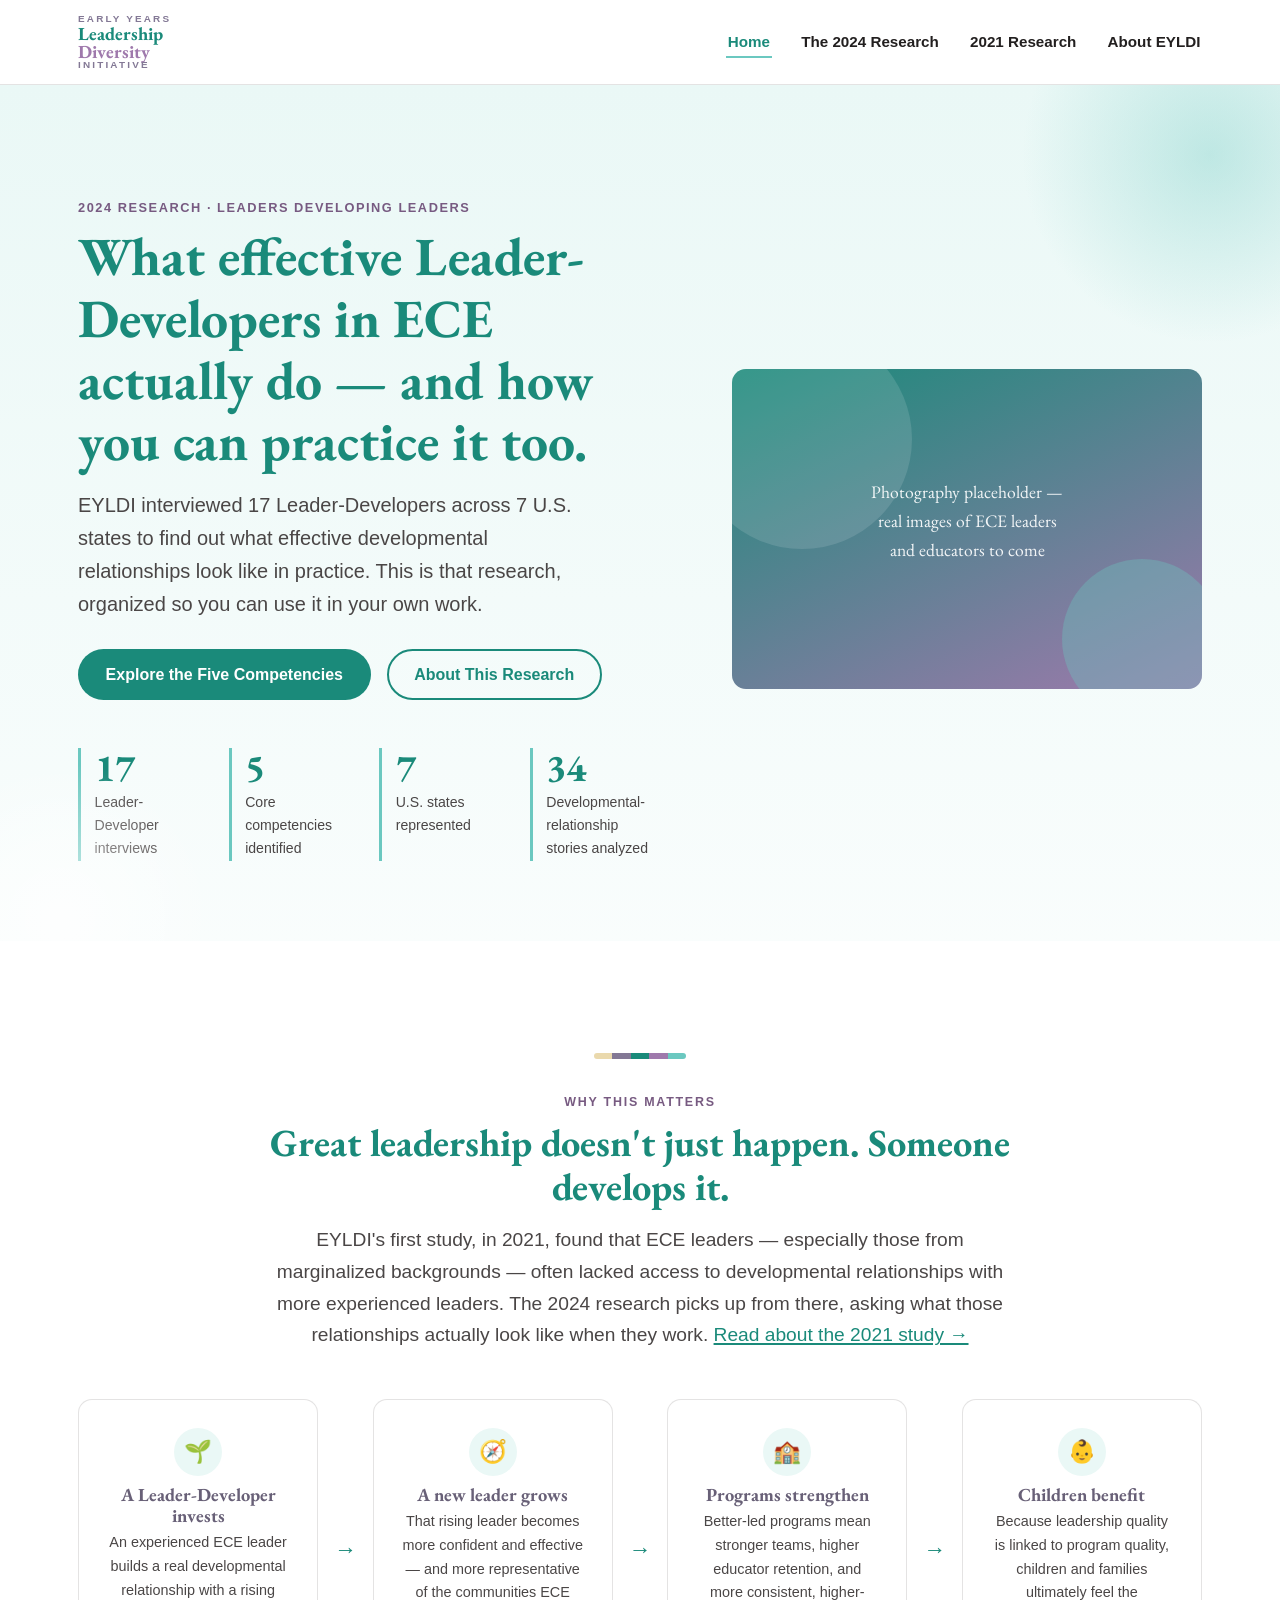
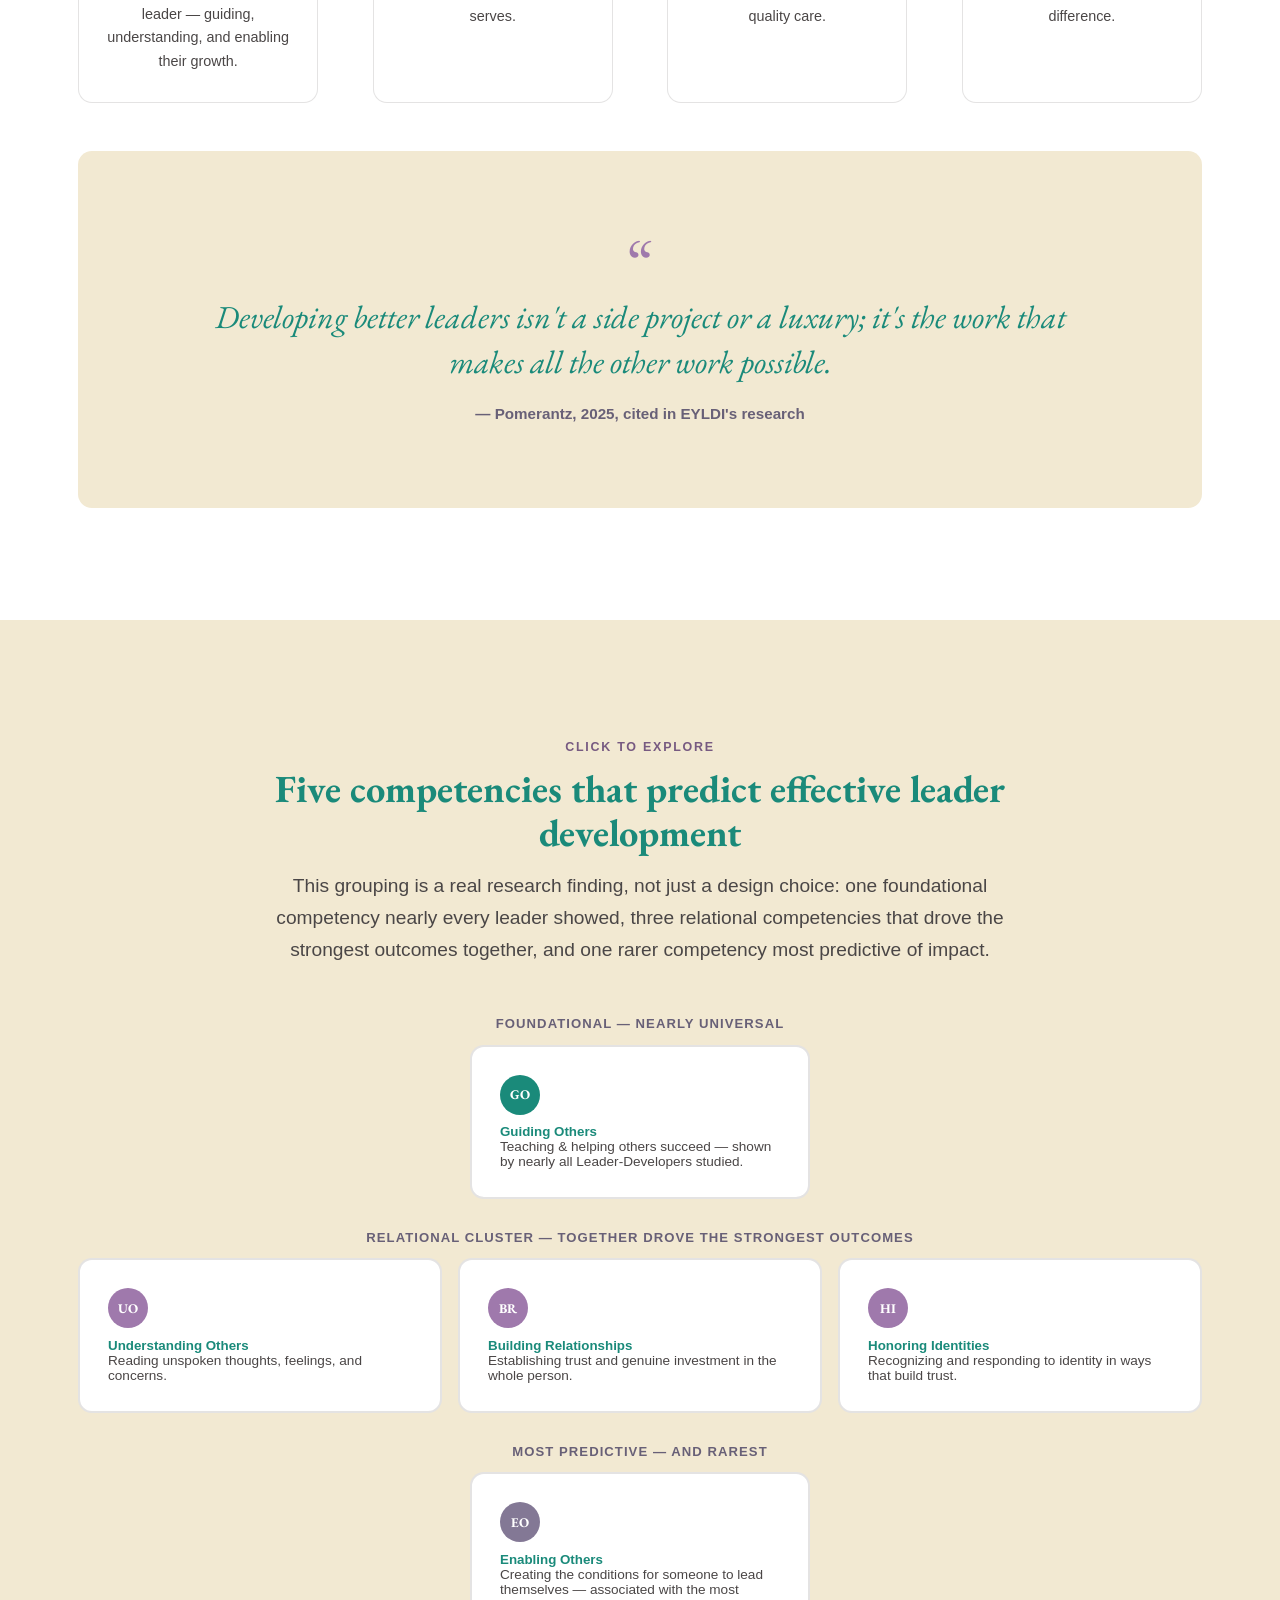
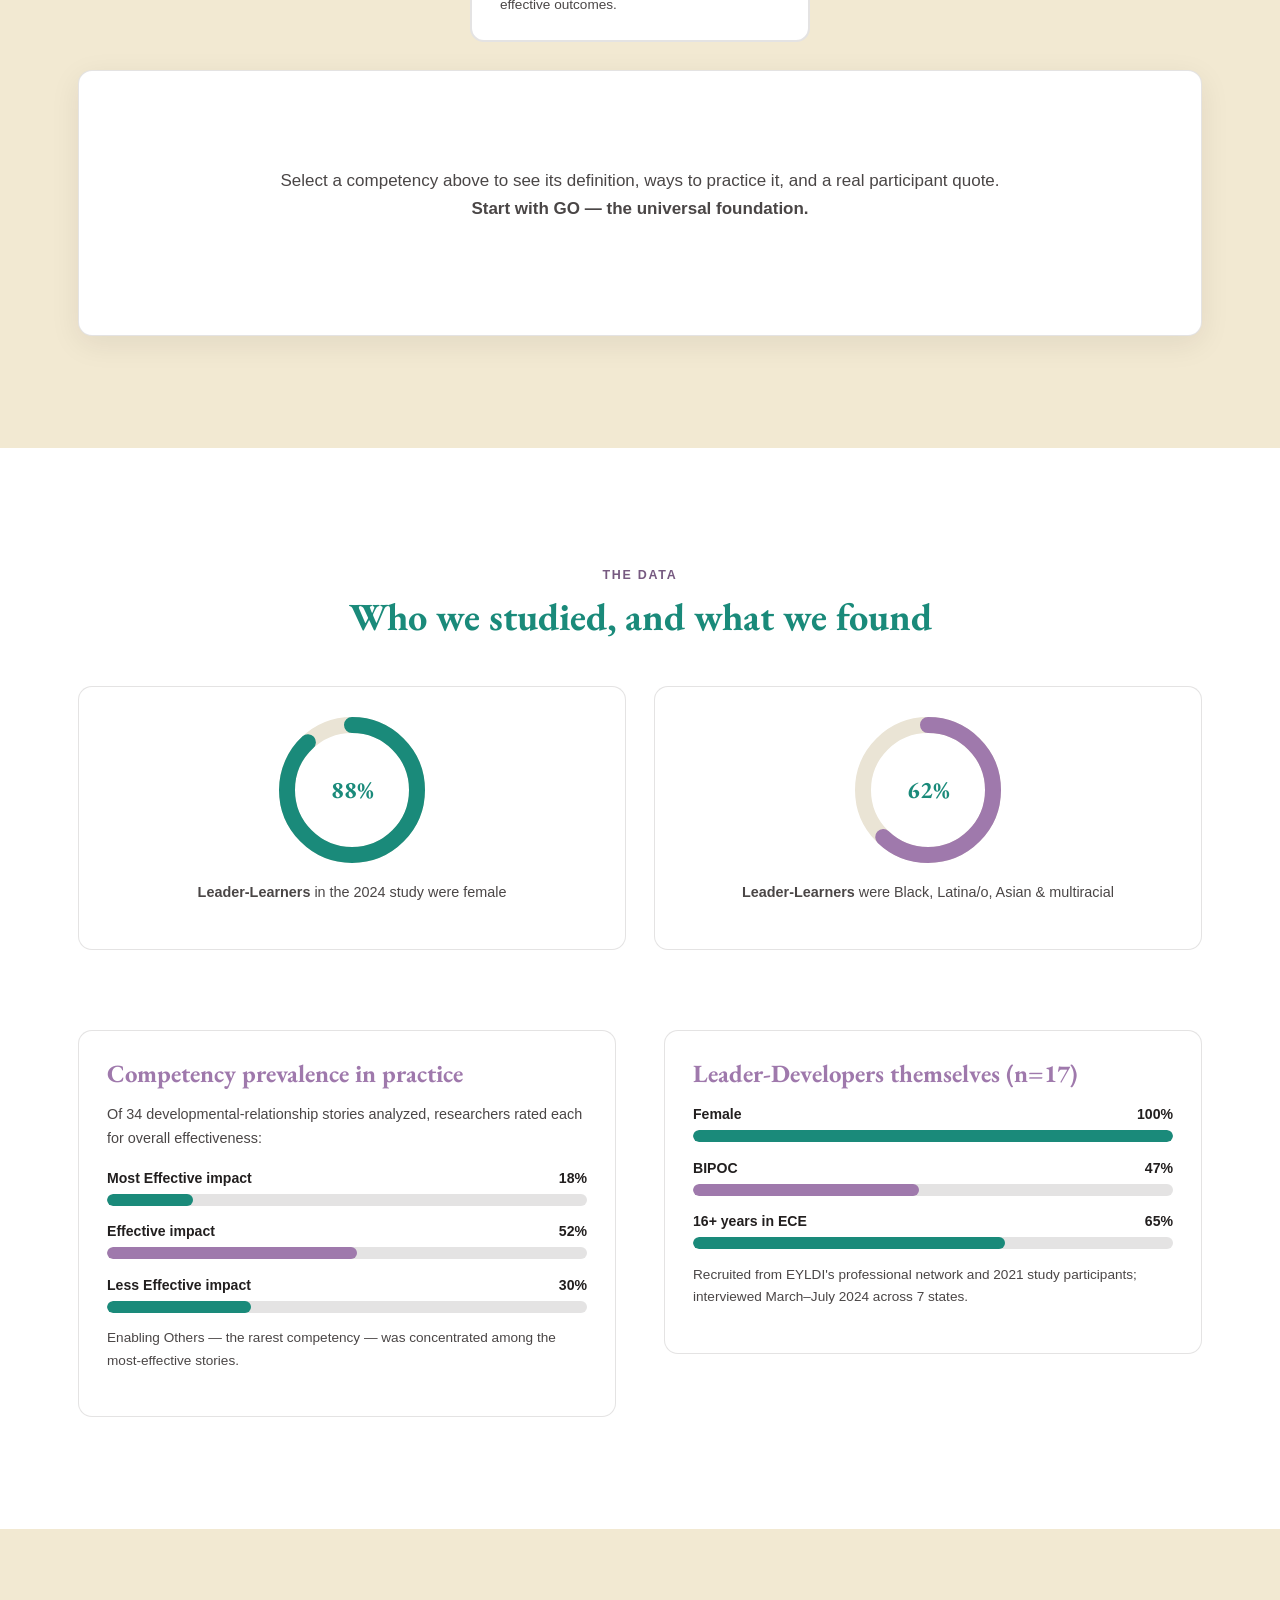
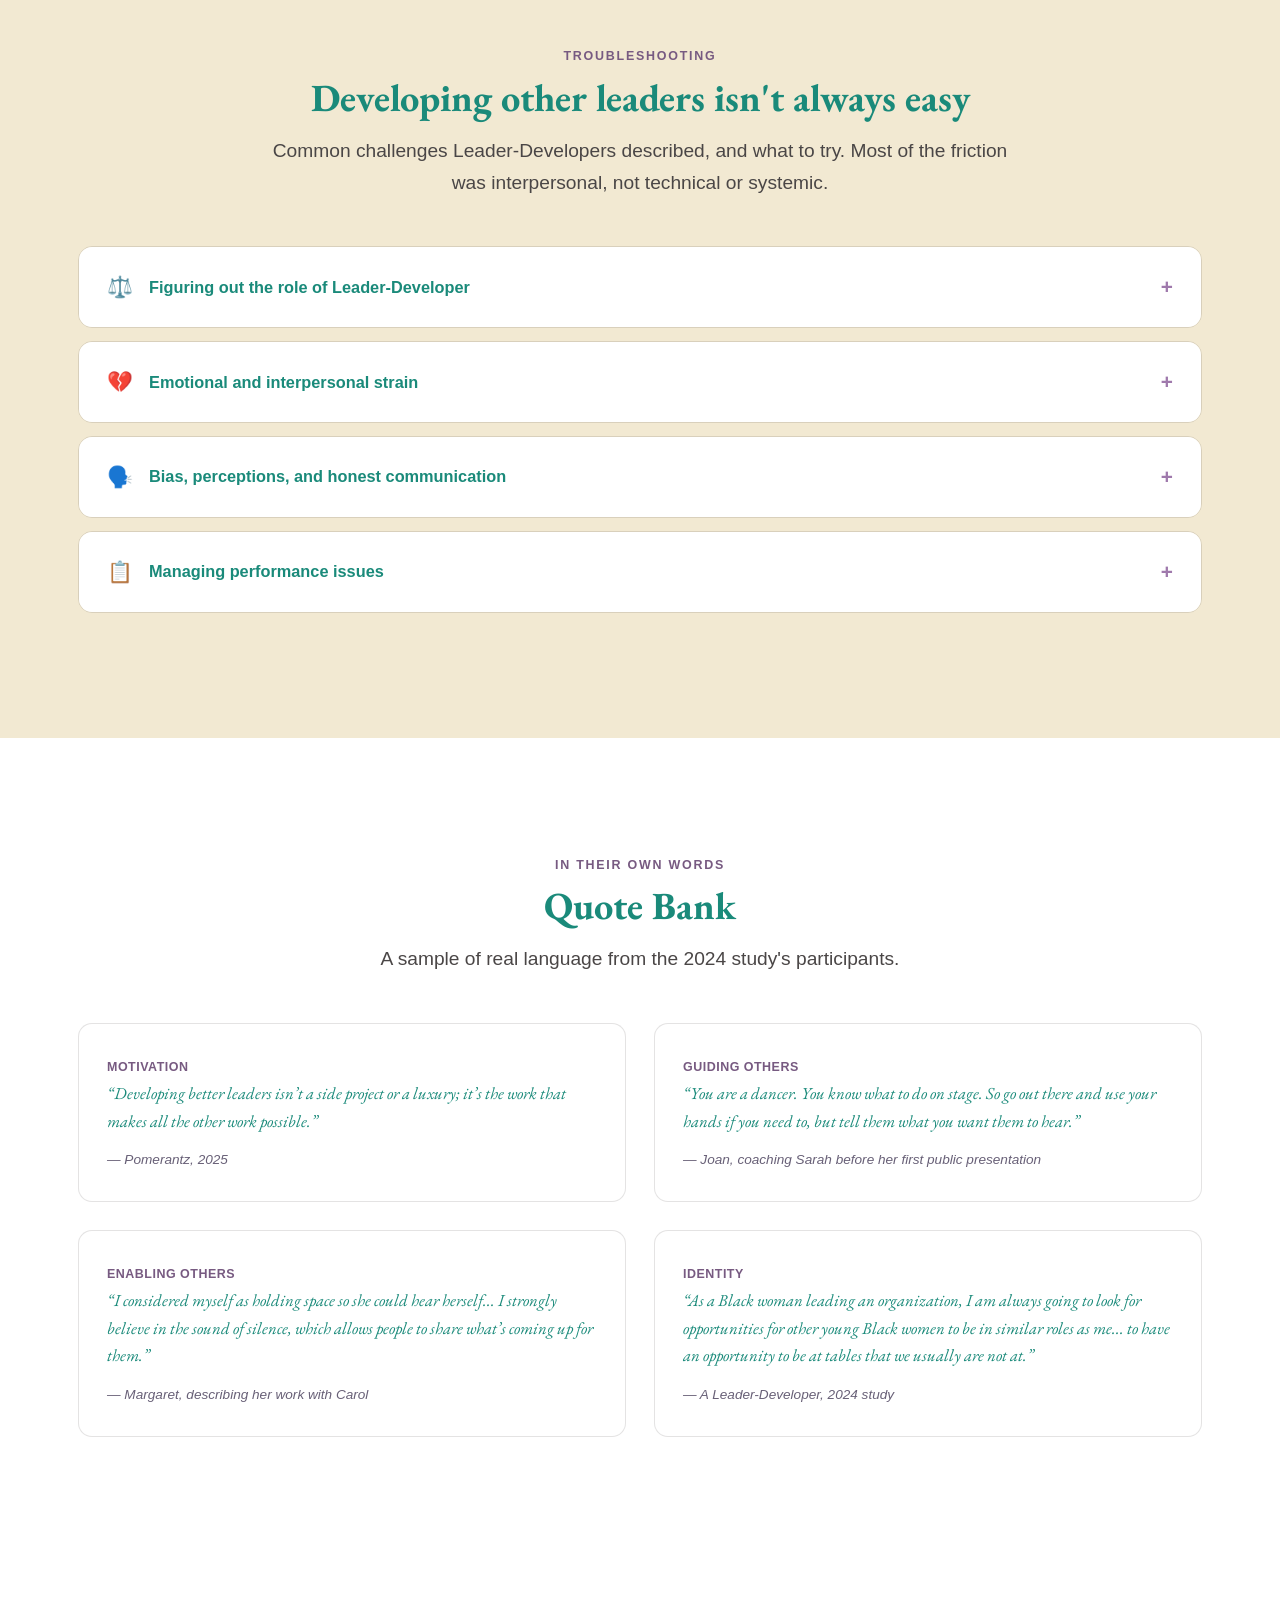
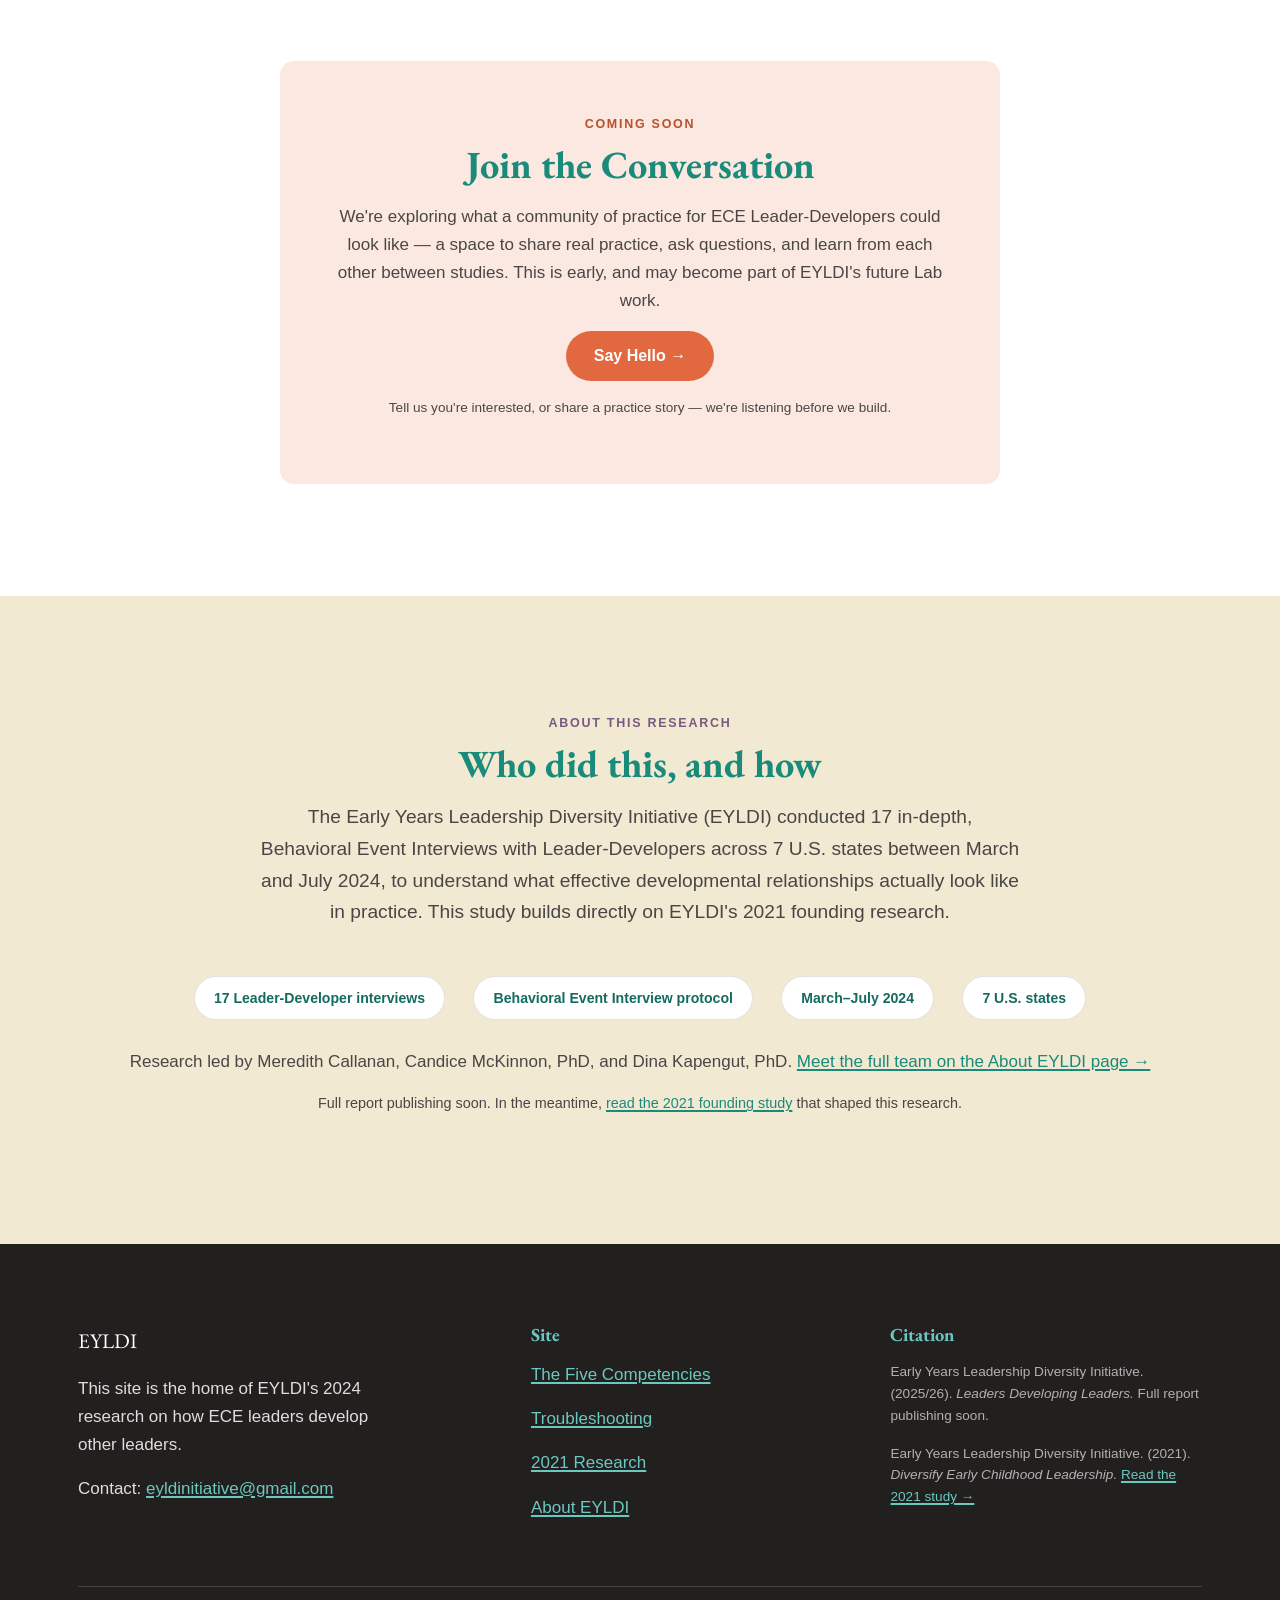
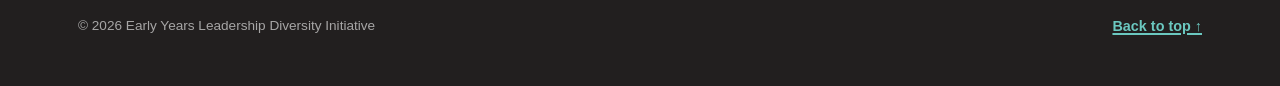
==== commit 65260d51: "Reframe site around 2024 research, split into multi-page architecture Rebuilds the microsite around " ====
--- a/index.html
+++ b/index.html
@@ -3,23 +3,16 @@
 <head>
 <meta charset="UTF-8">
 <meta name="viewport" content="width=device-width, initial-scale=1.0">
-<title>EYLDI — Early Years Leadership Diversity Initiative</title>
-<meta name="description" content="EYLDI supports the development and elevation of diverse leaders in U.S. Early Care and Education through research, reflection tools, and partnership.">
+<title>Leaders Developing Leaders — EYLDI's 2024 Research</title>
+<meta name="description" content="A practical home for EYLDI's 2024 research on how Leader-Developers in Early Care and Education grow other leaders — five competencies, ways to practice them, honest troubleshooting, and real quotes from the study.">
 <link rel="preconnect" href="https://fonts.googleapis.com">
 <link rel="preconnect" href="https://fonts.gstatic.com" crossorigin>
 <link href="https://fonts.googleapis.com/css2?family=EB+Garamond:ital,wght@0,400;0,600;0,700;1,400;1,600&display=swap" rel="stylesheet">
 <link rel="stylesheet" href="css/styles.css">
+<link rel="stylesheet" href="css/research.css">
 </head>
 <body>
 <a class="skip-link" href="#main">Skip to main content</a>
-
-<!--
-  AUDIENCE NOTE (structural, non-visual for now):
-  The narrative below serves practitioners and funders with one shared story.
-  If a "practitioner / funder" toggle is added later, it should live here in the
-  header and swap emphasis in .hero-sub, .give-secondary, and section-eyebrow
-  copy via a `data-audience` attribute on <body> — no structural rework needed.
--->
 
 <header class="site-header">
   <nav class="nav" aria-label="Primary">
@@ -34,20 +27,17 @@
     </button>
     <ul class="nav-links">
       <li><a href="index.html">Home</a></li>
-      <li><a href="index.html#problem">The Problem</a></li>
-      <li><a href="index.html#who-we-are">Who We Are</a></li>
       <li class="nav-item--dropdown">
-        <a href="research.html">Research</a>
+        <a href="index.html#competencies">The 2024 Research</a>
         <ul class="nav-dropdown">
-          <li><a href="research.html#study-2021">2021 Study</a></li>
-          <li><a href="research.html#study-2025">2025/26 Study</a></li>
+          <li><a href="index.html#competencies">The Five Competencies</a></li>
+          <li><a href="index.html#troubleshooting">Troubleshooting</a></li>
+          <li><a href="index.html#quotes">Quote Bank</a></li>
         </ul>
       </li>
-      <li><a href="index.html#get-involved">Get Involved</a></li>
+      <li><a href="research-2021.html">2021 Research</a></li>
+      <li><a href="about.html">About EYLDI</a></li>
     </ul>
-    <div class="nav-actions">
-      <a class="btn btn-donate btn-donate--nav" href="#get-involved">Donate</a>
-    </div>
   </nav>
 </header>
 
@@ -57,25 +47,17 @@
   <section class="hero">
     <div class="container hero-grid">
       <div>
-        <p class="hero-eyebrow">Research &amp; Advocacy for Early Childhood and Education (ECE) Leadership</p>
-        <!--
-          HEADLINE OPTIONS (for stakeholder review — pick one, currently using Option 1):
-          1. "Every day, ECE leaders are quietly developing the leaders who come next.
-              It's time to remove the barriers still in their way."
-          2. "Diversify Early Childhood Leadership. The leaders who'll do it are already here."
-          3. "Great leaders are already building the next generation. Let's give them
-              what they need to do it well."
-        -->
-        <h1>Every day, ECE leaders are quietly developing the leaders who come next. It's time to remove the barriers still in their way.</h1>
-        <p class="hero-sub">EYLDI studies how leaders in ECE develop other leaders — and works to make that development more effective, more equitable, and more widely shared.</p>
+        <p class="hero-eyebrow">2024 Research · Leaders Developing Leaders</p>
+        <h1>What effective Leader-Developers in ECE actually do — and how you can practice it too.</h1>
+        <p class="hero-sub">EYLDI interviewed 17 Leader-Developers across 7 U.S. states to find out what effective developmental relationships look like in practice. This is that research, organized so you can use it in your own work.</p>
         <div class="hero-ctas">
-          <a class="btn btn-donate" href="#get-involved">Give to EYLDI</a>
-          <a class="btn btn-secondary" href="research.html">Explore the Research</a>
+          <a class="btn btn-primary" href="#competencies">Explore the Five Competencies</a>
+          <a class="btn btn-secondary" href="#about-research">About This Research</a>
         </div>
         <div class="stat-strip">
           <div class="stat">
             <span class="stat-num" data-count-to="17">0</span>
-            <span class="stat-label">Leader-Developer interviews (2024)</span>
+            <span class="stat-label">Leader-Developer interviews</span>
           </div>
           <div class="stat">
             <span class="stat-num" data-count-to="5">0</span>
@@ -86,59 +68,29 @@
             <span class="stat-label">U.S. states represented</span>
           </div>
           <div class="stat">
-            <span class="stat-num" data-count-to="500" data-suffix="+">0</span>
-            <span class="stat-label">ECE professionals surveyed in 2021</span>
+            <span class="stat-num" data-count-to="34">0</span>
+            <span class="stat-label">Developmental-relationship stories analyzed</span>
           </div>
         </div>
       </div>
       <div class="hero-art" aria-hidden="true">
         <span class="shape shape--1"></span>
         <span class="shape shape--2"></span>
-        <!-- PLACEHOLDER: replace with real photography of ECE educators/leaders when available -->
         <p class="placeholder-note">Photography placeholder — real images of ECE leaders and educators to come</p>
       </div>
     </div>
   </section>
 
-  <!-- ===================== THE PROBLEM ===================== -->
-  <section class="section" id="problem">
+  <!-- ===================== WHY THIS MATTERS ===================== -->
+  <section class="section" id="why-this-matters">
     <div class="container">
       <div class="brand-divider" aria-hidden="true"><span></span><span></span><span></span><span></span><span></span></div>
       <div class="section-head section-head--center">
-        <p class="section-eyebrow">The Problem</p>
-        <h2>Leadership quality shapes everything else in this sector — but the sector doesn't yet invest in it that way.</h2>
-        <p class="lede">Early care and education quality is linked to leadership quality. Yet ECE lacks intentional, sustained investment in developing its leaders — and the leaders who do rise often don't reflect the communities, families, and children they serve.</p>
-      </div>
-
-      <div class="grid-2" style="margin-bottom: var(--space-xl);">
-        <div class="card">
-          <h3>Who leads doesn't match who's served</h3>
-          <p>Nationally, about <strong>50% of children under age 5</strong> in the U.S. are children of color — yet roughly <strong>79% of U.S. early childhood center directors are white</strong>, and only 21% are Black, Indigenous, or people of color.</p>
-          <p class="visually-muted" style="font-size:0.85rem;">Sources: 2016 Early Childhood Workforce Index; CSCCE, UC Berkeley; Annie E. Casey Foundation Kids Count; McCormick Center, 2018 — as cited in EYLDI's 2021 report.</p>
-        </div>
-        <div class="card">
-          <h3>The sector already agrees this matters</h3>
-          <p>In EYLDI's original 2021 survey of ECE professionals, <strong>82%</strong> endorsed the importance of advancing leaders from marginalized backgrounds, and <strong>71%</strong> said the sector currently has too few leaders with diverse identities and backgrounds.</p>
-          <p class="visually-muted" style="font-size:0.85rem;">Source: EYLDI, <em>Diversify Early Childhood Leadership</em> (2021).</p>
-        </div>
-      </div>
-
-      <div class="pull-quote">
-        <span class="mark" aria-hidden="true">&ldquo;</span>
-        <blockquote>Developing better leaders isn't a side project or a luxury; it's the work that makes all the other work possible.</blockquote>
-        <cite>— Pomerantz, 2025, cited in EYLDI's research</cite>
-      </div>
-    </div>
-  </section>
-
-  <!-- ===================== THE RIPPLE EFFECT ===================== -->
-  <section class="section" id="ripple-effect">
-    <div class="container">
-      <div class="section-head section-head--center">
-        <p class="section-eyebrow">Why This Work Matters</p>
-        <h2>Investing in one leader ripples across the whole sector</h2>
-        <p class="lede">EYLDI's research treats leadership development as a chain, not a single event. Strengthen one link, and the effect carries all the way down to children and families.</p>
-      </div>
+        <p class="section-eyebrow">Why This Matters</p>
+        <h2>Great leadership doesn't just happen. Someone develops it.</h2>
+        <p class="lede">EYLDI's first study, in 2021, found that ECE leaders — especially those from marginalized backgrounds — often lacked access to developmental relationships with more experienced leaders. The 2024 research picks up from there, asking what those relationships actually look like when they work. <a href="research-2021.html">Read about the 2021 study →</a></p>
+      </div>
+
       <div class="ripple-flow">
         <div class="ripple-step">
           <div class="ripple-icon" aria-hidden="true">🌱</div>
@@ -155,210 +107,199 @@
         <div class="ripple-step">
           <div class="ripple-icon" aria-hidden="true">🏫</div>
           <h4>Programs strengthen</h4>
-          <p>Better-led programs mean stronger teams, higher educator retention, and more consistent, higher-quality care across the sector.</p>
+          <p>Better-led programs mean stronger teams, higher educator retention, and more consistent, higher-quality care.</p>
         </div>
         <span class="ripple-arrow" aria-hidden="true">→</span>
         <div class="ripple-step">
           <div class="ripple-icon" aria-hidden="true">👶</div>
           <h4>Children benefit</h4>
-          <p>Because leadership quality is linked to program quality, the children and families in those classrooms ultimately experience the difference.</p>
-        </div>
-      </div>
-    </div>
-  </section>
-
-  <!-- ===================== WHO WE ARE ===================== -->
-  <section class="section section--cream" id="who-we-are">
-    <div class="container">
-      <div class="section-head section-head--center">
-        <p class="section-eyebrow">Who We Are</p>
-        <h2>A research and advocacy initiative for ECE leadership</h2>
-        <p class="lede">The Early Years Leadership Diversity Initiative (EYLDI) engages and strengthens Early Care &amp; Education leaders as they work to advance rising leaders — with the goal of improving equitable access to quality early learning across the sector.</p>
-      </div>
-
-      <div class="belief-banner">
-        <div class="belief">
-          <h3>Skilled Leaders Unlock Human Potential</h3>
-          <p>We invest in developing leaders who coach, mentor, and support others, expanding what is possible for individuals, teams, and communities through relational, skillful practice.</p>
-        </div>
-        <div class="belief">
-          <h3>Representative Leadership Matters</h3>
-          <p>We create pathways that elevate underrepresented leaders and ensure leadership reflects the communities served, strengthening belonging, decision-making, and collective impact.</p>
-        </div>
-      </div>
-
-      <div class="grid-4" style="margin-bottom: var(--space-xl);">
-        <div class="value-card">
-          <div class="icon-dot" aria-hidden="true">🌱</div>
-          <h4>Humble Inquiry</h4>
-          <p style="font-size:0.92rem;">We listen deeply, question assumptions, remain open to new ideas from unexpected places, and are awed by what we don't know.</p>
-        </div>
-        <div class="value-card">
-          <div class="icon-dot" aria-hidden="true">🤝</div>
-          <h4>Strengths-Based Equity</h4>
-          <p style="font-size:0.92rem;">We strive to recognize and nourish the personal strengths of future leaders through greater access to resources and opportunities and the elimination of barriers.</p>
-        </div>
-        <div class="value-card">
-          <div class="icon-dot" aria-hidden="true">🌍</div>
-          <h4>Inclusive Community</h4>
-          <p style="font-size:0.92rem;">We affirm all identities and differences in our collective communities and workforce, and embrace cultures of belonging and collaboration that support the agency of others.</p>
-        </div>
-        <div class="value-card">
-          <div class="icon-dot" aria-hidden="true">🧭</div>
-          <h4>Responsibility</h4>
-          <p style="font-size:0.92rem;">We hold ourselves responsible for weaving our values into all parts of our work — and seek to inspire leaders to remove barriers and champion those who influence change.</p>
-        </div>
-      </div>
-
-      <!-- Research teams, grouped by era -->
-      <div class="team-era-label">2021 Research Team</div>
-      <div class="team-grid team-grid--compact">
-        <div class="team-card"><div class="team-name">Meredith Callanan</div><div class="team-title">Director</div><div class="team-bio">Corporate, nonprofit &amp; philanthropic leadership background; Harvard ALI Senior Fellow, 2020–2021.</div></div>
-        <div class="team-card"><div class="team-name">Raleta Summers Dawkins, PhD</div><div class="team-title">Qualitative Researcher</div><div class="team-bio">Former Pre-K, Kindergarten &amp; 3rd-grade teacher; PhD, Old Dominion University.</div></div>
-        <div class="team-card"><div class="team-name">Dina Kapengut, PhD</div><div class="team-title">Quantitative Researcher</div><div class="team-bio">Developmental psychologist &amp; psychoeducational clinician; PhD, Teachers College, Columbia.</div></div>
-        <div class="team-card"><div class="team-name">Anndrew Reinfeld</div><div class="team-title">Program Manager</div><div class="team-bio">School-based counselor; EdM &amp; CAGS, Harvard University.</div></div>
-        <div class="team-card"><div class="team-name">Lorraine Wang</div><div class="team-title">Data &amp; Analysis Manager</div><div class="team-bio">Social-emotional learning researcher; EdM, Harvard University.</div></div>
-        <div class="team-card"><div class="team-name">Joseph Felkers</div><div class="team-title">Communications Manager</div><div class="team-bio">Branding, marketing &amp; graphic design for child-welfare advocacy.</div></div>
-      </div>
-
-      <div class="team-era-label">2025/26 Research Team</div>
-      <div class="team-grid team-grid--compact">
-        <div class="team-card"><div class="team-name">Meredith Callanan</div><div class="team-title">Founder &amp; Director</div><div class="team-bio">Started EYLDI to accelerate development of ECE leaders from underrepresented backgrounds.</div></div>
-        <div class="team-card"><div class="team-name">Candice McKinnon</div><div class="team-title">Research Lead</div><div class="team-bio">Assistant professor &amp; researcher of early childhood studies; PhD, University of South Florida.</div></div>
-        <div class="team-card"><div class="team-name">Dina Kapengut, PhD</div><div class="team-title">Research Lead</div><div class="team-bio">Applied psychologist &amp; research strategist; PhD, Teachers College, Columbia.</div></div>
-        <div class="team-card"><div class="team-name">Kate Dooley</div><div class="team-title">Research Interviewer / Analyst</div><div class="team-bio">Resident in Counseling; M.A., Lesley University.</div></div>
-        <div class="team-card"><div class="team-name">Kate Barranco</div><div class="team-title">Project Manager &amp; Research Analyst</div><div class="team-bio">Founder, Conscious Futures Studio; B.S., Georgetown University.</div></div>
-        <div class="team-card"><div class="team-name">Caroline Paine</div><div class="team-title">Data / Research Analyst</div><div class="team-bio">B.S. in Psychology, St. Lawrence University.</div></div>
-        <div class="team-card"><div class="team-name">Hannah Folau</div><div class="team-title">Research Associate</div><div class="team-bio">Roots in global &amp; public health; M.S., Georgetown University.</div></div>
-        <div class="team-card"><div class="team-name">Katie Lemaire</div><div class="team-title">Leadership Competencies Expert</div><div class="team-bio">Strategic advisor to the EYLDI research team since 2020.</div></div>
-      </div>
-
-      <div class="sponsor-strip">
-        <p style="width:100%; text-align:center; color: var(--slate-purple); font-weight:600; margin-bottom: 0;">With gratitude for fiscal sponsorship from:</p>
-        <div class="sponsor-logo"><span class="swatch" aria-hidden="true"></span> Maryland Philanthropy Network <span class="placeholder-tag">2020–2025</span></div>
-        <div class="sponsor-logo"><span class="swatch" aria-hidden="true"></span> Fund for Educational Excellence <span class="placeholder-tag">2025–present</span></div>
-      </div>
-    </div>
-  </section>
-
-  <!-- ===================== RESEARCH TEASER ===================== -->
-  <section class="section" id="research-teaser">
-    <div class="container">
-      <div class="section-head section-head--center">
-        <p class="section-eyebrow">The Research</p>
-        <h2>Two studies, one throughline</h2>
-        <p class="lede">In 2021, EYLDI asked what leaders in ECE need to grow. In 2025/26, EYLDI studied what actually works.</p>
-      </div>
-
-      <div class="timeline">
-        <div class="timeline-item">
-          <span class="tl-year">2019–2021</span>
-          <h4>Harvard Advanced Leadership Initiative fellowship</h4>
-          <p>EYLDI's original research is conceived as part of Meredith Callanan's Senior Fellowship at Harvard's Advanced Leadership Initiative.</p>
-        </div>
-        <div class="timeline-item">
-          <span class="tl-year">2020</span>
-          <h4>The work begins</h4>
-          <p>EYLDI launches a national research study to capture beliefs and barriers around leadership development and leadership diversity in ECE.</p>
-        </div>
-        <div class="timeline-item" id="study-2021">
-          <span class="tl-year">2021</span>
-          <h4>Diversify Early Childhood Leadership</h4>
-          <p>~500 ECE professionals surveyed, plus 27 interviews. Key insight: leaders — especially from marginalized backgrounds — lacked access to developmental relationships with more experienced leaders. <a href="research.html#study-2021">Read the 2021 study →</a></p>
-        </div>
-        <div class="timeline-item">
-          <span class="tl-year">2024</span>
-          <h4>17 Behavioral Event Interviews</h4>
-          <p>EYLDI interviews Leader-Developers across 7 U.S. states, March–July, to understand what effective developmental relationships actually look like in practice.</p>
-        </div>
-        <div class="timeline-item" id="study-2025">
-          <span class="tl-year">2025/26</span>
-          <h4>Leaders Developing Leaders</h4>
-          <p>EYLDI publishes its five-competency framework — the current, most complete chapter of this research. <a href="research.html#study-2025">Read the 2025/26 study →</a></p>
-        </div>
-        <div class="timeline-item is-future">
-          <span class="tl-year">What's next</span>
-          <h4>Studying the Leader-Learners themselves</h4>
-          <p>EYLDI's next study aims to incorporate the perspective of the rising leaders being developed — and to expand competency-building resources across the sector.</p>
-        </div>
-      </div>
-
-      <p class="section-eyebrow text-center" style="display:block;">The Five Competencies</p>
-      <div class="research-teaser-grid">
-        <div class="teaser-tile">Guiding Others</div>
-        <div class="teaser-tile">Understanding Others</div>
-        <div class="teaser-tile">Building Relationships</div>
-        <div class="teaser-tile">Honoring Identities</div>
-        <div class="teaser-tile">Enabling Others</div>
-      </div>
-
-      <div class="text-center">
-        <a class="btn btn-primary" href="research.html">Explore the Research Hub →</a>
-      </div>
-    </div>
-  </section>
-
-  <!-- ===================== GET INVOLVED / GIVE ===================== -->
-  <section class="section section--cream" id="get-involved">
-    <div class="container">
-      <div class="section-head section-head--center">
-        <p class="section-eyebrow">Get Involved</p>
-        <h2>Partner with the leaders already doing this work</h2>
-        <p class="lede">Whether you're an ECE leader, an organization, or a funder, there are many ways to work alongside EYLDI — financial support is just one of them.</p>
-      </div>
-
-      <div class="give-panel">
-        <div class="give-primary">
-          <h3>Partner with EYLDI</h3>
-          <p>If you're an ECE leader or organization, here are lower-friction ways to get involved:</p>
-          <ul>
-            <li>Participate in EYLDI's next research study</li>
-            <li>Bring the five competencies to your team as a training</li>
-            <li>Share your own developmental-relationship story</li>
-          </ul>
-          <a class="btn btn-primary" href="mailto:eyldinitiative@gmail.com?subject=Partnering%20with%20EYLDI">Contact EYLDI to Partner →</a>
-        </div>
-
-        <div class="donate-card donate-card--compact" data-donate-widget>
-          <h3>Make a Gift</h3>
-          <p class="visually-muted" style="font-size:0.9rem;">Financial support also helps — every gift keeps this research going.</p>
-          <div class="give-toggle" role="group" aria-label="Giving frequency">
-            <button type="button" data-give-freq="monthly" class="is-active">Monthly</button>
-            <button type="button" data-give-freq="onetime">One-time</button>
-          </div>
-          <input type="hidden" name="frequency" value="monthly">
-
-          <div class="amount-grid" role="group" aria-label="Donation amount">
-            <button type="button" class="amount-btn" data-amount="25">$25</button>
-            <button type="button" class="amount-btn is-active" data-amount="50">$50</button>
-            <button type="button" class="amount-btn" data-amount="100">$100</button>
-          </div>
-          <input type="hidden" name="amount" value="50">
-
-          <p class="impact-note" data-impact-note></p>
-
-          <form>
-            <div class="form-field">
-              <label for="donor-name">Name</label>
-              <input type="text" id="donor-name" name="name" autocomplete="name" required>
-            </div>
-            <div class="form-field">
-              <label for="donor-email">Email</label>
-              <input type="email" id="donor-email" name="email" autocomplete="email" required>
-            </div>
-            <div class="form-field">
-              <label for="donor-payment">Payment method</label>
-              <select id="donor-payment" name="payment_method">
-                <option value="card">Credit / Debit Card</option>
-                <option value="paypal">PayPal</option>
-                <option value="bank">Bank Transfer</option>
-              </select>
-            </div>
-            <!-- PLACEHOLDER: replace with real integration — Give Lively / Stripe / Donorbox / fiscal sponsor's donation page -->
-            <button type="submit" class="btn btn-secondary btn-block" data-donate-submit>Give Now</button>
-          </form>
-        </div>
-      </div>
+          <p>Because leadership quality is linked to program quality, children and families ultimately feel the difference.</p>
+        </div>
+      </div>
+
+      <div class="pull-quote">
+        <span class="mark" aria-hidden="true">&ldquo;</span>
+        <blockquote>Developing better leaders isn't a side project or a luxury; it's the work that makes all the other work possible.</blockquote>
+        <cite>— Pomerantz, 2025, cited in EYLDI's research</cite>
+      </div>
+    </div>
+  </section>
+
+  <!-- ===================== COMPETENCY EXPLORER ===================== -->
+  <section class="section section--cream" id="competencies">
+    <div class="container">
+      <div class="section-head section-head--center">
+        <p class="section-eyebrow">Click to Explore</p>
+        <h2>Five competencies that predict effective leader development</h2>
+        <p class="lede">This grouping is a real research finding, not just a design choice: one foundational competency nearly every leader showed, three relational competencies that drove the strongest outcomes together, and one rarer competency most predictive of impact.</p>
+      </div>
+
+      <p class="comp-cluster-label">Foundational — nearly universal</p>
+      <div class="comp-tier comp-tier--single">
+        <button class="comp-tile" data-comp="go" aria-expanded="false">
+          <span class="comp-abbr">GO</span>
+          <span class="comp-name">Guiding Others</span>
+          <span class="comp-hint">Teaching &amp; helping others succeed — shown by nearly all Leader-Developers studied.</span>
+        </button>
+      </div>
+
+      <p class="comp-cluster-label">Relational cluster — together drove the strongest outcomes</p>
+      <div class="comp-tier comp-tier--triple">
+        <button class="comp-tile" data-comp="uo" aria-expanded="false">
+          <span class="comp-abbr">UO</span>
+          <span class="comp-name">Understanding Others</span>
+          <span class="comp-hint">Reading unspoken thoughts, feelings, and concerns.</span>
+        </button>
+        <button class="comp-tile" data-comp="br" aria-expanded="false">
+          <span class="comp-abbr">BR</span>
+          <span class="comp-name">Building Relationships</span>
+          <span class="comp-hint">Establishing trust and genuine investment in the whole person.</span>
+        </button>
+        <button class="comp-tile" data-comp="hi" aria-expanded="false">
+          <span class="comp-abbr">HI</span>
+          <span class="comp-name">Honoring Identities</span>
+          <span class="comp-hint">Recognizing and responding to identity in ways that build trust.</span>
+        </button>
+      </div>
+
+      <p class="comp-cluster-label">Most predictive — and rarest</p>
+      <div class="comp-tier comp-tier--single">
+        <button class="comp-tile" data-comp="eo" aria-expanded="false">
+          <span class="comp-abbr">EO</span>
+          <span class="comp-name">Enabling Others</span>
+          <span class="comp-hint">Creating the conditions for someone to lead themselves — associated with the most effective outcomes.</span>
+        </button>
+      </div>
+
+      <div class="comp-detail" id="comp-detail" aria-live="polite">
+        <p class="comp-detail-placeholder">Select a competency above to see its definition, ways to practice it, and a real participant quote. <br><strong>Start with GO — the universal foundation.</strong></p>
+      </div>
+    </div>
+  </section>
+
+  <!-- ===================== THE DATA ===================== -->
+  <section class="section" id="data">
+    <div class="container">
+      <div class="section-head section-head--center">
+        <p class="section-eyebrow">The Data</p>
+        <h2>Who we studied, and what we found</h2>
+      </div>
+
+      <div class="viz-grid viz-grid--2" style="margin-bottom: var(--space-xl);">
+        <div class="card donut-card">
+          <div class="donut-wrap">
+            <svg width="150" height="150" viewBox="0 0 150 150">
+              <circle cx="75" cy="75" r="65" fill="none" stroke="#eae4d5" stroke-width="16"></circle>
+              <circle class="donut-arc" data-pct="88" cx="75" cy="75" r="65" fill="none" stroke="var(--teal)" stroke-width="16" stroke-dasharray="0 408" stroke-linecap="round"></circle>
+            </svg>
+            <span class="donut-value">88%</span>
+          </div>
+          <p class="donut-label"><strong>Leader-Learners</strong> in the 2024 study were female</p>
+        </div>
+        <div class="card donut-card">
+          <div class="donut-wrap">
+            <svg width="150" height="150" viewBox="0 0 150 150">
+              <circle cx="75" cy="75" r="65" fill="none" stroke="#eae4d5" stroke-width="16"></circle>
+              <circle class="donut-arc" data-pct="62" cx="75" cy="75" r="65" fill="none" stroke="var(--mauve)" stroke-width="16" stroke-dasharray="0 408" stroke-linecap="round"></circle>
+            </svg>
+            <span class="donut-value">62%</span>
+          </div>
+          <p class="donut-label"><strong>Leader-Learners</strong> were Black, Latina/o, Asian &amp; multiracial</p>
+        </div>
+      </div>
+
+      <div class="grid-2" style="align-items:start;">
+        <div class="card">
+          <h3>Competency prevalence in practice</h3>
+          <p class="visually-muted" style="font-size:0.9rem;">Of 34 developmental-relationship stories analyzed, researchers rated each for overall effectiveness:</p>
+          <div class="bar-compare">
+            <div class="bar-label"><span>Most Effective impact</span><span>18%</span></div>
+            <div class="bar-track"><div class="bar-fill" data-width="18"></div></div>
+          </div>
+          <div class="bar-compare mauve">
+            <div class="bar-label"><span>Effective impact</span><span>52%</span></div>
+            <div class="bar-track"><div class="bar-fill" data-width="52"></div></div>
+          </div>
+          <div class="bar-compare">
+            <div class="bar-label"><span>Less Effective impact</span><span>30%</span></div>
+            <div class="bar-track"><div class="bar-fill" data-width="30"></div></div>
+          </div>
+          <p class="visually-muted" style="font-size:0.85rem; margin-top:0.8rem;">Enabling Others — the rarest competency — was concentrated among the most-effective stories.</p>
+        </div>
+
+        <div class="card">
+          <h3>Leader-Developers themselves (n=17)</h3>
+          <div class="bar-compare">
+            <div class="bar-label"><span>Female</span><span>100%</span></div>
+            <div class="bar-track"><div class="bar-fill" data-width="100"></div></div>
+          </div>
+          <div class="bar-compare mauve">
+            <div class="bar-label"><span>BIPOC</span><span>47%</span></div>
+            <div class="bar-track"><div class="bar-fill" data-width="47"></div></div>
+          </div>
+          <div class="bar-compare">
+            <div class="bar-label"><span>16+ years in ECE</span><span>65%</span></div>
+            <div class="bar-track"><div class="bar-fill" data-width="65"></div></div>
+          </div>
+          <p class="visually-muted" style="font-size:0.85rem; margin-top:0.8rem;">Recruited from EYLDI's professional network and 2021 study participants; interviewed March–July 2024 across 7 states.</p>
+        </div>
+      </div>
+    </div>
+  </section>
+
+  <!-- ===================== TROUBLESHOOTING ===================== -->
+  <section class="section section--cream" id="troubleshooting">
+    <div class="container">
+      <div class="section-head section-head--center">
+        <p class="section-eyebrow">Troubleshooting</p>
+        <h2>Developing other leaders isn't always easy</h2>
+        <p class="lede">Common challenges Leader-Developers described, and what to try. Most of the friction was interpersonal, not technical or systemic.</p>
+      </div>
+      <div id="accordion-list"><!-- populated by research.js --></div>
+    </div>
+  </section>
+
+  <!-- ===================== QUOTE BANK ===================== -->
+  <section class="section" id="quotes">
+    <div class="container">
+      <div class="section-head section-head--center">
+        <p class="section-eyebrow">In Their Own Words</p>
+        <h2>Quote Bank</h2>
+        <p class="lede">A sample of real language from the 2024 study's participants.</p>
+      </div>
+      <div class="quote-bank-grid" id="quote-grid"><!-- populated by research.js --></div>
+    </div>
+  </section>
+
+  <!-- ===================== JOIN THE CONVERSATION (CoP placeholder) ===================== -->
+  <section class="section" id="join-conversation">
+    <div class="container">
+      <div class="cop-panel">
+        <p class="section-eyebrow">Coming Soon</p>
+        <h2>Join the Conversation</h2>
+        <p>We're exploring what a community of practice for ECE Leader-Developers could look like — a space to share real practice, ask questions, and learn from each other between studies. This is early, and may become part of EYLDI's future Lab work.</p>
+        <a class="btn btn-coral" href="mailto:eyldinitiative@gmail.com?subject=Interested%20in%20the%20Leader-Developer%20Conversation">Say Hello →</a>
+        <p class="cop-note">Tell us you're interested, or share a practice story — we're listening before we build.</p>
+      </div>
+    </div>
+  </section>
+
+  <!-- ===================== ABOUT THIS RESEARCH (minimal legitimacy) ===================== -->
+  <section class="section section--cream" id="about-research">
+    <div class="container">
+      <div class="section-head section-head--center">
+        <p class="section-eyebrow">About This Research</p>
+        <h2>Who did this, and how</h2>
+        <p class="lede">The Early Years Leadership Diversity Initiative (EYLDI) conducted 17 in-depth, Behavioral Event Interviews with Leader-Developers across 7 U.S. states between March and July 2024, to understand what effective developmental relationships actually look like in practice. This study builds directly on EYLDI's 2021 founding research.</p>
+      </div>
+      <div class="method-strip">
+        <span class="method-chip">17 Leader-Developer interviews</span>
+        <span class="method-chip">Behavioral Event Interview protocol</span>
+        <span class="method-chip">March–July 2024</span>
+        <span class="method-chip">7 U.S. states</span>
+      </div>
+      <p class="text-center visually-muted" style="margin-top: var(--space-md);">Research led by Meredith Callanan, Candice McKinnon, PhD, and Dina Kapengut, PhD. <a href="about.html#team">Meet the full team on the About EYLDI page →</a></p>
+      <p class="text-center visually-muted" style="font-size:0.9rem;">Full report publishing soon. In the meantime, <a href="research-2021.html">read the 2021 founding study</a> that shaped this research.</p>
     </div>
   </section>
 
@@ -369,23 +310,20 @@
     <div class="footer-grid">
       <div>
         <div class="footer-logo">EYLDI</div>
-        <p style="max-width: 34ch;">The Early Years Leadership Diversity Initiative supports the development and elevation of diverse leaders in U.S. Early Care and Education.</p>
+        <p style="max-width: 34ch;">This site is the home of EYLDI's 2024 research on how ECE leaders develop other leaders.</p>
         <p>Contact: <a href="mailto:eyldinitiative@gmail.com">eyldinitiative@gmail.com</a></p>
       </div>
       <div>
         <h4>Site</h4>
-        <p><a href="index.html#problem">The Problem</a></p>
-        <p><a href="index.html#who-we-are">Who We Are</a></p>
-        <p><a href="research.html">Research Hub</a></p>
-        <p><a href="index.html#get-involved">Get Involved</a></p>
+        <p><a href="index.html#competencies">The Five Competencies</a></p>
+        <p><a href="index.html#troubleshooting">Troubleshooting</a></p>
+        <p><a href="research-2021.html">2021 Research</a></p>
+        <p><a href="about.html">About EYLDI</a></p>
       </div>
       <div>
-        <h4>Citation &amp; Sponsors</h4>
-        <p class="footer-citation">Early Years Leadership Diversity Initiative. (2021). <em>Diversify Early Childhood Leadership: It's Time to Remove the Barriers Holding Us Back.</em> <a href="assets/EYLDI-2021-Diversify-Early-Childhood-Leadership.pdf" download>(PDF)</a></p>
-        <p class="footer-citation">Early Years Leadership Diversity Initiative. (2025/26). <em>Leaders Developing Leaders.</em></p>
-        <p class="footer-citation">With fiscal sponsorship from Maryland Philanthropy Network (2020–2025) and the Fund for Educational Excellence.</p>
-        <!-- PLACEHOLDER: social links / newsletter signup -->
-        <p class="footer-citation">Newsletter signup — coming soon.</p>
+        <h4>Citation</h4>
+        <p class="footer-citation">Early Years Leadership Diversity Initiative. (2025/26). <em>Leaders Developing Leaders.</em> Full report publishing soon.</p>
+        <p class="footer-citation">Early Years Leadership Diversity Initiative. (2021). <em>Diversify Early Childhood Leadership.</em> <a href="research-2021.html">Read the 2021 study →</a></p>
       </div>
     </div>
     <div class="footer-bottom">
@@ -396,5 +334,6 @@
 </footer>
 
 <script src="js/main.js"></script>
+<script src="js/research.js"></script>
 </body>
 </html>
--- a/css/styles.css
+++ b/css/styles.css
@@ -5,19 +5,23 @@
 
 :root {
   /* Brand colors — source of truth per creative brief */
-  --teal: #006E79;         /* Deep teal — headings, primary links */
+  --teal: #1a8a7a;         /* Deep teal — headings, primary links */
   --mint: #6BC8C0;         /* Mint/seafoam — accents, tags, logo mark */
   --mauve: #9F79AC;        /* Mauve/plum — secondary headings, pull-quote marks */
   --slate-purple: #837895; /* Muted slate-purple — alternate heading tone */
+  --coral: #E2693F;        /* Coral — Join the Conversation / community accents */
+  --gold: #C98A2E;         /* Gold — video & media-coming-soon accents */
   --cream: #F2E9D2;        /* Cream/ivory — pull-quote bg, warm breaks */
   --ink: #221F1F;          /* Near-black — body copy */
   --white: #FFFFFF;
 
   /* Derived tones for depth without leaving the palette */
-  --teal-dark: #00565f;
-  --teal-tint: #e3f2f1;
+  --teal-dark: #136b5e;
+  --teal-tint: #e4f3f0;
   --mint-tint: #eaf8f6;
   --mauve-tint: #f3edf5;
+  --coral-tint: #fbe9e1;
+  --gold-tint: #f8ecd3;
   --cream-deep: #ead9ad;
   --ink-soft: #4a4646;
   --border-soft: rgba(34, 31, 31, 0.12);
@@ -28,7 +32,8 @@
      lower 3:1 large-text threshold as-is. */
   --mauve-text: #775A81;
   --slate-purple-text: #686077;
-  --mauve-deep: #876692; /* donate button bg — 4.83:1 with white text */
+  --coral-text: #b8502b;
+  --gold-text: #8c6319;
 
   /* Type */
   --font-serif: 'EB Garamond', 'Iowan Old Style', 'Palatino Linotype', Georgia, serif;
@@ -160,16 +165,11 @@
 .btn:hover { transform: translateY(-1px); }
 .btn:active { transform: translateY(0); }
 
-/* Donate: deliberately higher contrast than the rest of the palette — solid fill, unmistakable */
-.btn-donate {
-  background: var(--mauve-deep);
+.btn-coral {
+  background: var(--coral);
   color: var(--white);
-  box-shadow: var(--shadow-soft);
-  font-size: 1.05rem;
-  padding: 1rem 2rem;
-}
-.btn-donate:hover { background: #8a67a0; color: var(--white); }
-.btn-donate--nav { padding: 0.65rem 1.35rem; font-size: 0.95rem; }
+}
+.btn-coral:hover { background: var(--coral-text); color: var(--white); }
 
 .btn-primary {
   background: var(--teal);
@@ -314,7 +314,6 @@
   }
   .nav-links.is-open { transform: translateX(0); }
   .nav-links a { font-size: 1.2rem; }
-  .nav-actions .btn-donate { padding: 0.7rem 1.3rem; font-size: 0.9rem; }
 
   .nav-dropdown {
     position: static;
@@ -603,113 +602,44 @@
   color: var(--slate-purple-text);
   font-weight: 600;
   font-size: 0.92rem;
-}
-.sponsor-logo .swatch {
-  width: 34px; height: 34px; border-radius: 8px;
-  background: repeating-linear-gradient(45deg, var(--border-soft), var(--border-soft) 4px, transparent 4px, transparent 8px);
-  border: 1px dashed var(--border-soft);
-}
-
-/* ---------- Get Involved / Donate ---------- */
-.give-panel {
-  display: grid;
-  grid-template-columns: 1fr 1fr;
-  gap: var(--space-xl);
-  align-items: start;
-}
-@media (max-width: 900px) { .give-panel { grid-template-columns: 1fr; } }
-
-.donate-card {
-  background: var(--white);
-  border-radius: var(--radius);
-  border: 1px solid var(--border-soft);
-  box-shadow: var(--shadow-soft);
-  padding: var(--space-lg);
-}
-.donate-card--compact {
-  box-shadow: none;
-  padding: var(--space-md);
-}
-.donate-card--compact h3 { font-size: 1.1rem; }
-.give-toggle {
-  display: flex;
-  background: var(--mint-tint);
-  border-radius: 999px;
-  padding: 4px;
-  margin-bottom: var(--space-md);
-}
-.give-toggle button {
-  flex: 1;
-  border: none;
-  background: none;
-  padding: 0.7rem 1rem;
-  border-radius: 999px;
-  font-weight: 700;
-  cursor: pointer;
-  color: var(--teal-dark);
-  font-size: 0.95rem;
-}
-.give-toggle button.is-active { background: var(--teal); color: var(--white); }
-
-.amount-grid {
-  display: grid;
-  grid-template-columns: repeat(3, 1fr);
-  gap: 0.6rem;
-  margin-bottom: var(--space-sm);
-}
-@media (max-width: 420px) { .amount-grid { grid-template-columns: repeat(2, 1fr); } }
-.amount-btn {
-  border: 2px solid var(--border-soft);
-  background: var(--white);
-  border-radius: var(--radius-sm);
-  padding: 0.85rem 0.5rem;
-  font-weight: 700;
-  cursor: pointer;
-  font-size: 1.05rem;
-  color: var(--teal);
-  min-height: 48px;
-}
-.amount-btn.is-active { border-color: var(--mauve); background: var(--mauve-tint); }
-.impact-note {
+  text-decoration: none;
+  transition: opacity var(--transition);
+}
+.sponsor-logo:hover { opacity: 0.75; }
+.sponsor-logo-img {
+  height: 34px;
+  width: auto;
+  max-width: 140px;
+  object-fit: contain;
+}
+
+/* ---------- Video placeholder (gold accent — media coming soon) ---------- */
+.video-placeholder {
+  display: flex;
+  align-items: center;
+  gap: 0.7em;
+  background: var(--gold-tint);
+  border-left: 4px solid var(--gold);
+  border-radius: 0 var(--radius-sm) var(--radius-sm) 0;
+  padding: 0.85rem 1rem;
+  margin-top: var(--space-md);
   font-size: 0.9rem;
-  color: var(--ink-soft);
-  background: var(--cream);
-  border-radius: var(--radius-sm);
-  padding: 0.75rem 1rem;
-  margin-bottom: var(--space-md);
-  min-height: 3.2em;
-}
-
-.form-field { margin-bottom: var(--space-sm); }
-.form-field label {
-  display: block;
-  font-weight: 700;
-  font-size: 0.92rem;
-  margin-bottom: 0.3rem;
-  color: var(--ink);
-}
-.form-field input, .form-field select {
-  width: 100%;
-  padding: 0.85rem 1rem;
-  border: 2px solid var(--border-soft);
-  border-radius: var(--radius-sm);
-  font-size: 1rem;
-  font-family: var(--font-sans);
-  min-height: 48px;
-}
-.form-field input:focus, .form-field select:focus {
-  border-color: var(--teal);
-  outline: none;
-}
-
-.give-primary {
-  background: var(--cream);
+  color: var(--gold-text);
+}
+.video-placeholder .vp-icon { font-size: 1.2rem; flex-shrink: 0; }
+
+/* ---------- Join the Conversation (coral accent — community of practice) ---------- */
+.cop-panel {
+  background: var(--coral-tint);
   border-radius: var(--radius);
   padding: var(--space-lg);
-  height: 100%;
-  box-shadow: var(--shadow-soft);
-}
-.give-primary h3 { color: var(--teal); font-size: 1.4rem; }
+  text-align: center;
+  max-width: 720px;
+  margin: 0 auto;
+}
+.cop-panel .section-eyebrow { color: var(--coral-text); }
+.cop-panel p { color: var(--ink-soft); }
+.cop-note { font-size: 0.85rem; color: var(--slate-purple-text); margin-top: var(--space-sm); }
 
 /* ---------- Footer ---------- */
 .site-footer {
@@ -748,41 +678,6 @@
   gap: var(--space-sm);
   color: rgba(255,255,255,0.6);
 }
-
-/* ---------- Timeline (homepage) ---------- */
-.timeline {
-  position: relative;
-  margin-top: var(--space-lg);
-  padding-left: 2rem;
-}
-.timeline::before {
-  content: '';
-  position: absolute;
-  left: 0.55rem; top: 0.4rem; bottom: 0.4rem;
-  width: 3px;
-  background: linear-gradient(var(--mint), var(--teal), var(--mauve));
-  border-radius: 3px;
-}
-.timeline-item {
-  position: relative;
-  padding-bottom: var(--space-lg);
-}
-.timeline-item:last-child { padding-bottom: 0; }
-.timeline-item::before {
-  content: '';
-  position: absolute;
-  left: -2rem;
-  top: 0.3rem;
-  width: 14px; height: 14px;
-  border-radius: 50%;
-  background: var(--teal);
-  border: 3px solid var(--white);
-  box-shadow: 0 0 0 2px var(--teal);
-}
-.timeline-item.is-future::before { background: var(--white); box-shadow: 0 0 0 2px var(--mauve); }
-.timeline-item .tl-year { color: var(--mauve-text); font-weight: 700; font-size: 0.9rem; letter-spacing: 0.04em; }
-.timeline-item h4 { margin: 0.15rem 0 0.4rem; color: var(--teal); }
-.timeline-item.is-future h4 { color: var(--slate-purple-text); }
 
 /* ---------- Ripple / systems story (homepage) ---------- */
 .ripple-flow {
@@ -822,26 +717,6 @@
 @media (max-width: 760px) {
   .ripple-flow { flex-direction: column; }
   .ripple-arrow { transform: rotate(90deg); padding: 0.2rem 0; }
-}
-
-/* ---------- Research teaser (homepage) ---------- */
-.research-teaser-grid {
-  display: grid;
-  grid-template-columns: repeat(5, 1fr);
-  gap: var(--space-sm);
-  margin: var(--space-lg) 0;
-}
-@media (max-width: 900px) { .research-teaser-grid { grid-template-columns: repeat(2, 1fr); } }
-@media (max-width: 520px) { .research-teaser-grid { grid-template-columns: 1fr; } }
-.teaser-tile {
-  background: var(--white);
-  border: 1px solid var(--border-soft);
-  border-radius: var(--radius-sm);
-  padding: var(--space-sm);
-  text-align: center;
-  font-weight: 700;
-  color: var(--teal);
-  font-size: 0.92rem;
 }
 
 /* ---------- Utility ---------- */
@@ -859,6 +734,8 @@
   margin: 0 0.3rem 0.3rem 0;
 }
 .tag--mauve { background: var(--mauve-tint); color: var(--mauve-text); }
+.tag--gold { background: var(--gold-tint); color: var(--gold-text); }
+.tag--coral { background: var(--coral-tint); color: var(--coral-text); }
 
 .back-to-top {
   display: inline-flex;
--- a/css/research.css
+++ b/css/research.css
@@ -0,0 +1,225 @@
+/* ==========================================================================
+   EYLDI — Research Hub styles (extends styles.css)
+   ========================================================================== */
+
+.hub-hero {
+  background: linear-gradient(180deg, var(--teal) 0%, var(--teal-dark) 100%);
+  color: var(--white);
+  padding: var(--space-xl) 0 var(--space-lg);
+}
+.hub-hero h1 { color: var(--white); }
+.hub-hero .lede { color: rgba(255,255,255,0.88); }
+.hub-hero .section-eyebrow { color: rgba(255,255,255,0.9); }
+
+/* ---------------- Competency Explorer ---------------- */
+.comp-cluster-label {
+  text-align: center;
+  font-size: 0.82rem;
+  font-weight: 700;
+  letter-spacing: 0.08em;
+  text-transform: uppercase;
+  color: var(--slate-purple-text);
+  margin: var(--space-md) 0 0.6rem;
+}
+.comp-tier {
+  display: grid;
+  gap: var(--space-sm);
+  margin-bottom: var(--space-sm);
+}
+.comp-tier--single { grid-template-columns: minmax(220px, 340px); justify-content: center; }
+.comp-tier--triple { grid-template-columns: repeat(3, 1fr); }
+@media (max-width: 760px) {
+  .comp-tier--triple { grid-template-columns: 1fr; }
+  .comp-tier--single { grid-template-columns: 1fr; }
+}
+
+.comp-tile {
+  width: 100%;
+  text-align: left;
+  border: 2px solid var(--border-soft);
+  background: var(--white);
+  border-radius: var(--radius);
+  padding: var(--space-md);
+  cursor: pointer;
+  transition: box-shadow var(--transition), border-color var(--transition), transform var(--transition);
+  font-family: var(--font-sans);
+}
+.comp-tile:hover { transform: translateY(-2px); box-shadow: var(--shadow-soft); }
+.comp-tile.is-active { border-color: var(--mauve); background: var(--mauve-tint); }
+.comp-tile .comp-abbr {
+  display: inline-block;
+  width: 40px; height: 40px;
+  border-radius: 50%;
+  background: var(--teal);
+  color: var(--white);
+  font-weight: 700;
+  font-family: var(--font-serif);
+  display: flex; align-items: center; justify-content: center;
+  margin-bottom: 0.6rem;
+}
+.comp-tile[data-comp="go"] .comp-abbr { background: var(--teal); }
+.comp-tile[data-comp="uo"] .comp-abbr,
+.comp-tile[data-comp="br"] .comp-abbr,
+.comp-tile[data-comp="hi"] .comp-abbr { background: var(--mauve); }
+.comp-tile[data-comp="eo"] .comp-abbr { background: var(--slate-purple); }
+.comp-tile .comp-name { font-weight: 700; color: var(--teal); display: block; }
+.comp-tile .comp-hint { font-size: 0.85rem; color: var(--ink-soft); }
+
+.comp-detail {
+  margin-top: var(--space-md);
+  background: var(--white);
+  border: 1px solid var(--border-soft);
+  border-radius: var(--radius);
+  padding: var(--space-lg);
+  box-shadow: var(--shadow-soft);
+}
+.comp-detail .comp-detail-placeholder {
+  text-align: center;
+  color: var(--ink-soft);
+  padding: var(--space-lg) 0;
+}
+.comp-detail-head { display: flex; align-items: center; gap: var(--space-sm); margin-bottom: var(--space-sm); flex-wrap: wrap; }
+.comp-detail-head h3 { margin: 0; color: var(--teal); }
+.comp-practice-list { padding-left: 1.1em; }
+.comp-practice-list li { margin-bottom: 0.4rem; }
+.comp-detail blockquote {
+  background: var(--cream);
+  border-left: 4px solid var(--mauve);
+  padding: var(--space-md);
+  border-radius: 0 var(--radius-sm) var(--radius-sm) 0;
+  font-family: var(--font-serif);
+  font-style: italic;
+  font-size: 1.15rem;
+  color: var(--teal);
+  margin: var(--space-md) 0 0.4rem;
+}
+.comp-detail blockquote cite { display: block; font-style: normal; font-size: 0.85rem; color: var(--slate-purple-text); margin-top: 0.5rem; font-weight: 600; }
+
+/* ---------------- Stats / data viz ---------------- */
+.viz-grid {
+  display: grid;
+  grid-template-columns: repeat(3, 1fr);
+  gap: var(--space-md);
+}
+.viz-grid--2 { grid-template-columns: repeat(2, 1fr); }
+@media (max-width: 900px) { .viz-grid { grid-template-columns: 1fr; } }
+
+.donut-card { text-align: center; }
+.donut-wrap { position: relative; width: 150px; height: 150px; margin: 0 auto var(--space-sm); }
+.donut-wrap svg { transform: rotate(-90deg); }
+.donut-value {
+  position: absolute; inset: 0;
+  display: flex; align-items: center; justify-content: center;
+  font-family: var(--font-serif); font-weight: 700; font-size: 1.5rem; color: var(--teal);
+}
+.donut-label { font-size: 0.9rem; color: var(--ink-soft); }
+
+.bar-compare { margin-bottom: 0.9rem; }
+.bar-compare .bar-label { display: flex; justify-content: space-between; font-size: 0.88rem; margin-bottom: 0.25rem; font-weight: 600; }
+.bar-compare .bar-track { background: var(--border-soft); border-radius: 999px; height: 12px; overflow: hidden; }
+.bar-compare .bar-fill { height: 100%; border-radius: 999px; background: var(--teal); width: 0%; transition: width 900ms ease; }
+.bar-compare.mauve .bar-fill { background: var(--mauve); }
+
+.era-compare {
+  display: grid;
+  grid-template-columns: 1fr 1fr;
+  gap: var(--space-md);
+}
+@media (max-width: 700px) { .era-compare { grid-template-columns: 1fr; } }
+.era-card {
+  border-radius: var(--radius);
+  padding: var(--space-md);
+}
+.era-card--2021 { background: var(--mint-tint); border: 1px solid var(--mint); }
+.era-card ul { padding-left: 1.1em; margin: 0 0 var(--space-sm); }
+.era-card li { margin-bottom: 0.35rem; }
+.era-card .btn { margin-top: 0.4rem; }
+
+/* ---------------- Challenges accordion ---------------- */
+.accordion-item {
+  border: 1px solid var(--border-soft);
+  border-radius: var(--radius);
+  margin-bottom: 0.8rem;
+  overflow: hidden;
+}
+.accordion-trigger {
+  width: 100%;
+  text-align: left;
+  background: var(--white);
+  border: none;
+  padding: var(--space-md);
+  display: flex;
+  align-items: center;
+  gap: var(--space-sm);
+  cursor: pointer;
+  font-family: var(--font-sans);
+  font-weight: 700;
+  font-size: 1.02rem;
+  color: var(--teal);
+}
+.accordion-trigger .acc-icon { font-size: 1.3rem; }
+.accordion-trigger .acc-plus {
+  margin-left: auto;
+  font-size: 1.3rem;
+  color: var(--mauve);
+  transition: transform var(--transition);
+}
+.accordion-item.is-open .acc-plus { transform: rotate(45deg); }
+.accordion-item.is-open .accordion-trigger { background: var(--mint-tint); }
+.accordion-panel {
+  max-height: 0;
+  overflow: hidden;
+  transition: max-height 320ms ease;
+  background: var(--white);
+}
+.accordion-panel-inner { padding: 0 var(--space-md) var(--space-md); color: var(--ink-soft); }
+.accordion-panel-inner blockquote {
+  font-family: var(--font-serif);
+  font-style: italic;
+  color: var(--teal);
+  border-left: 3px solid var(--mint);
+  padding-left: 1rem;
+  margin: 0.7rem 0 0;
+}
+.accordion-stat { display: inline-block; background: var(--mauve-tint); color: var(--mauve-text); font-weight: 700; padding: 0.2rem 0.6rem; border-radius: 999px; font-size: 0.85rem; margin-bottom: 0.5rem; }
+
+/* ---------------- Quote bank ---------------- */
+.quote-bank-grid {
+  display: grid;
+  grid-template-columns: repeat(2, 1fr);
+  gap: var(--space-md);
+}
+@media (max-width: 760px) { .quote-bank-grid { grid-template-columns: 1fr; } }
+.quote-card {
+  background: var(--white);
+  border: 1px solid var(--border-soft);
+  border-radius: var(--radius);
+  padding: var(--space-md);
+  transition: opacity var(--transition), transform var(--transition);
+}
+.quote-card blockquote {
+  font-family: var(--font-serif);
+  font-style: italic;
+  color: var(--teal);
+  margin: 0 0 0.6rem;
+  font-size: 1.05rem;
+}
+.quote-card .quote-tag { font-size: 0.78rem; color: var(--mauve-text); font-weight: 700; text-transform: uppercase; letter-spacing: 0.04em; }
+
+/* ---------------- Methodology callout ---------------- */
+.method-strip {
+  display: flex;
+  flex-wrap: wrap;
+  gap: var(--space-md);
+  justify-content: center;
+  margin-top: var(--space-md);
+}
+.method-chip {
+  background: var(--white);
+  border: 1px solid var(--border-soft);
+  border-radius: 999px;
+  padding: 0.6rem 1.2rem;
+  font-size: 0.88rem;
+  font-weight: 600;
+  color: var(--teal-dark);
+}
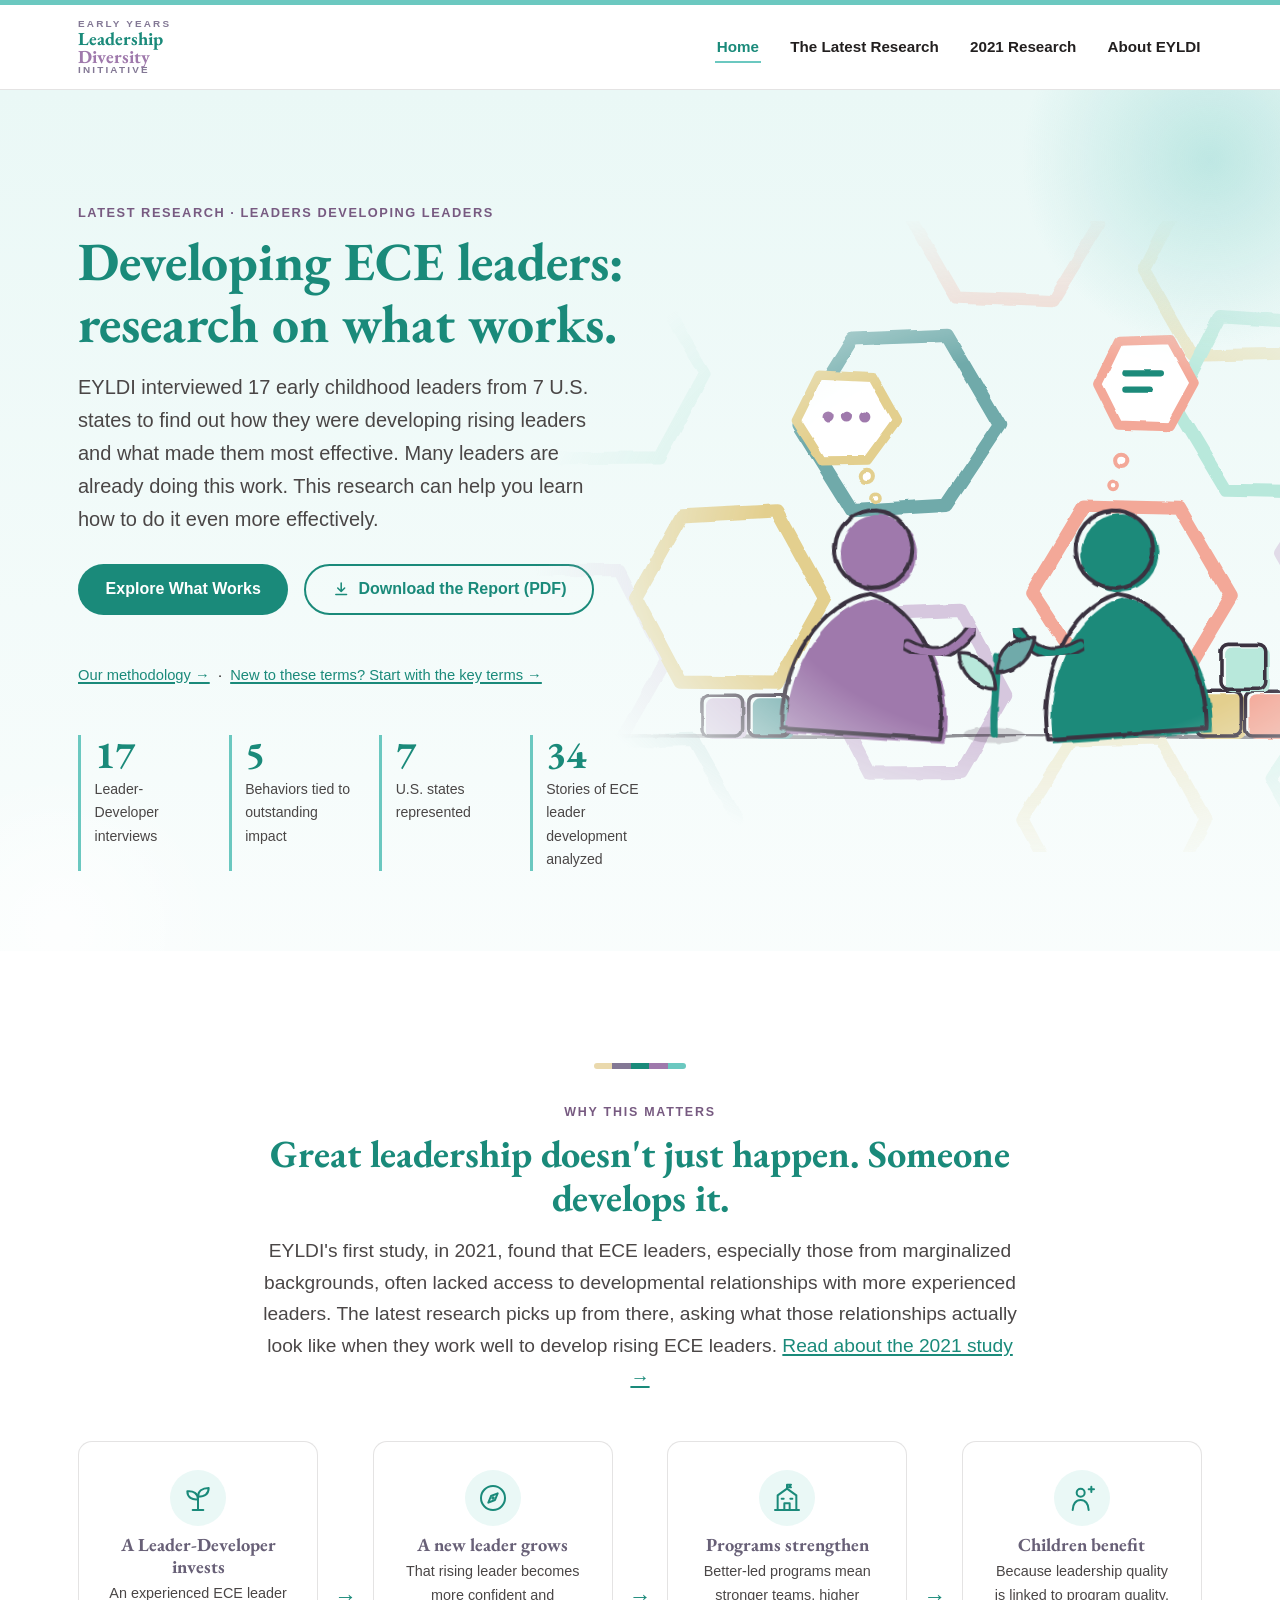
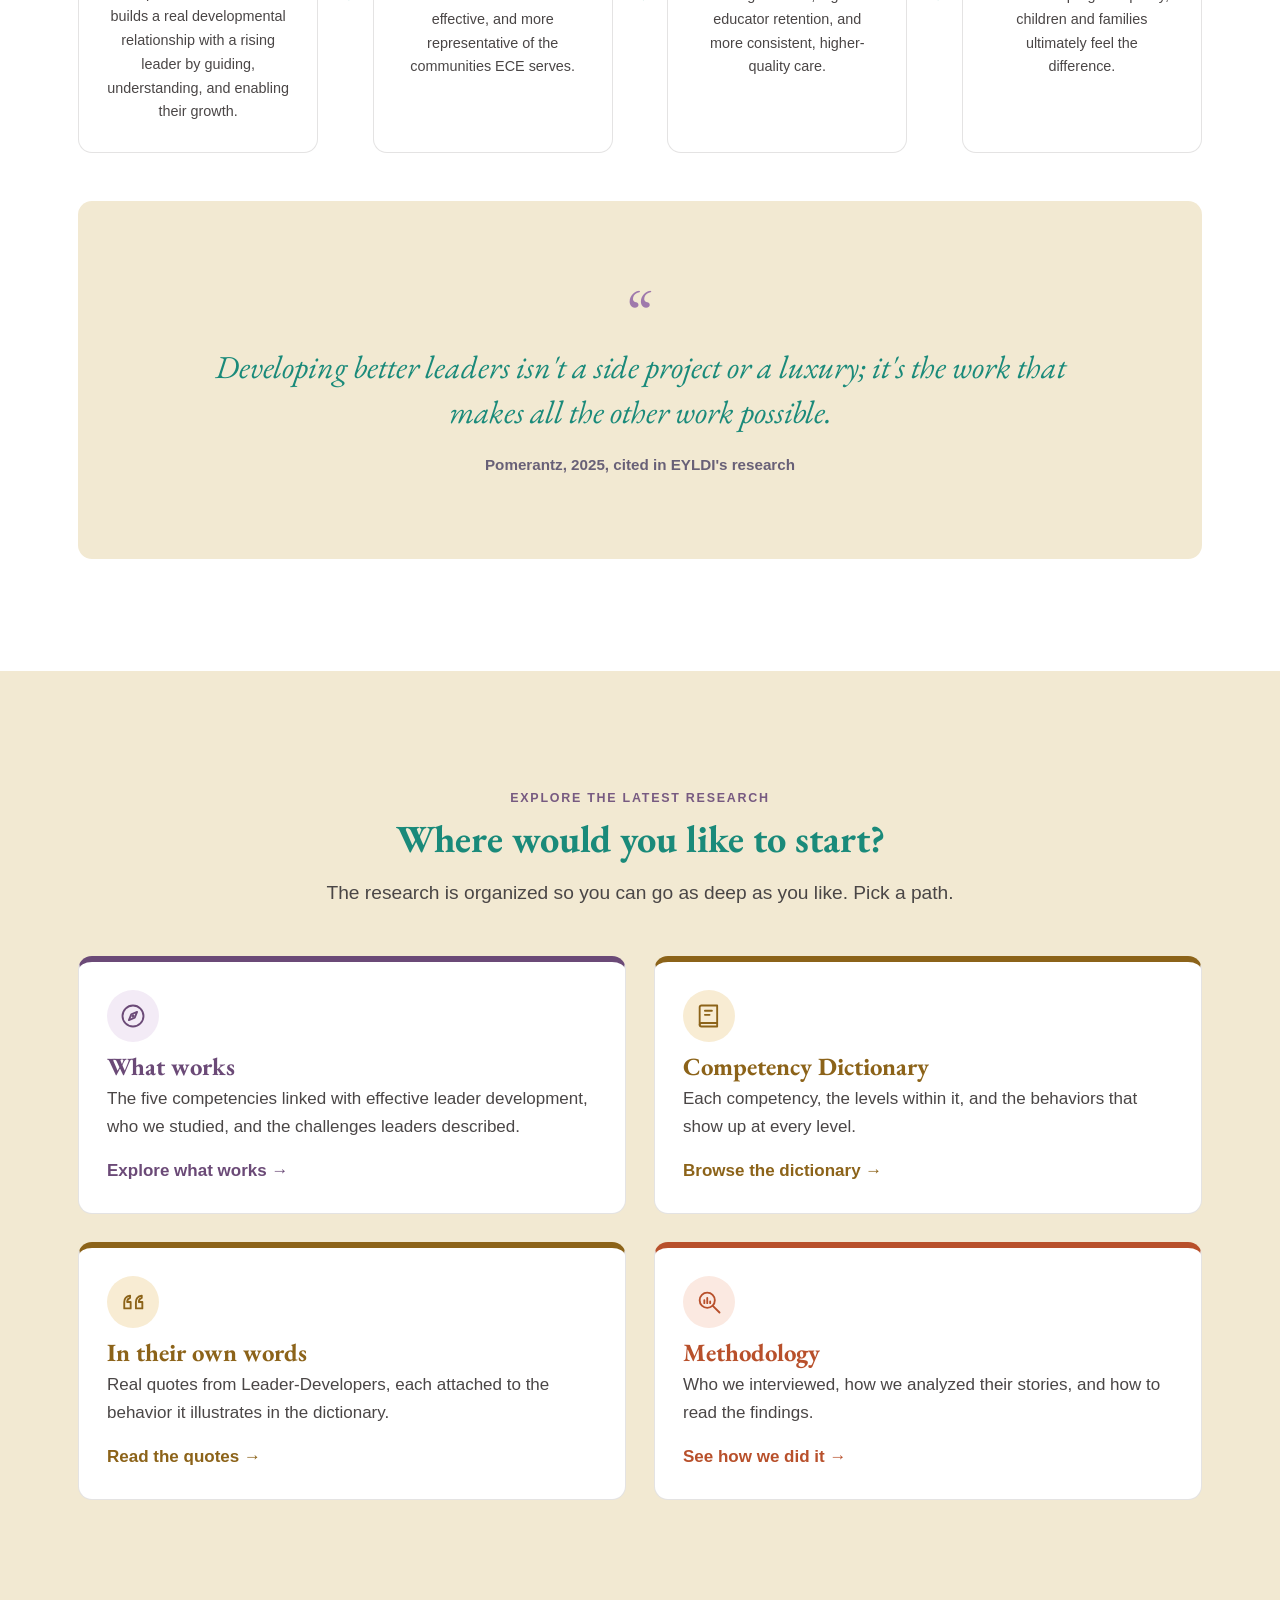
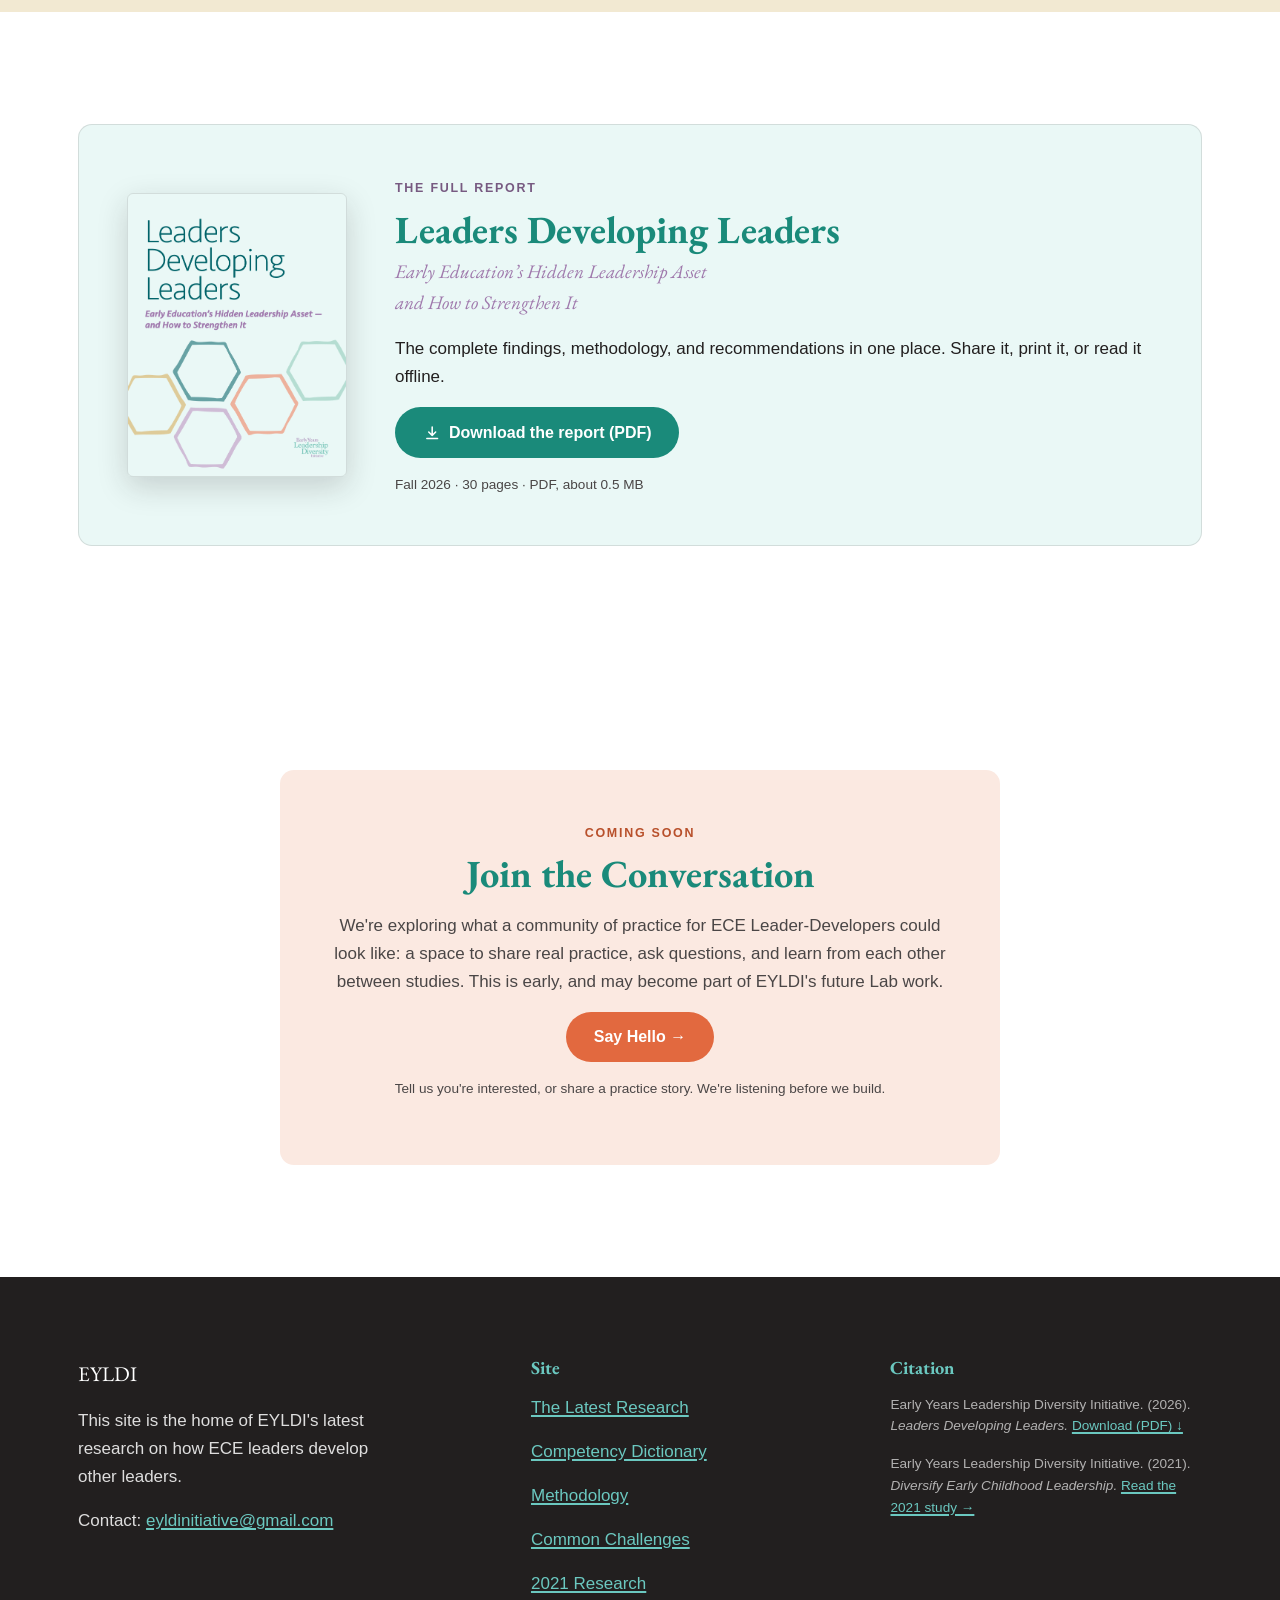
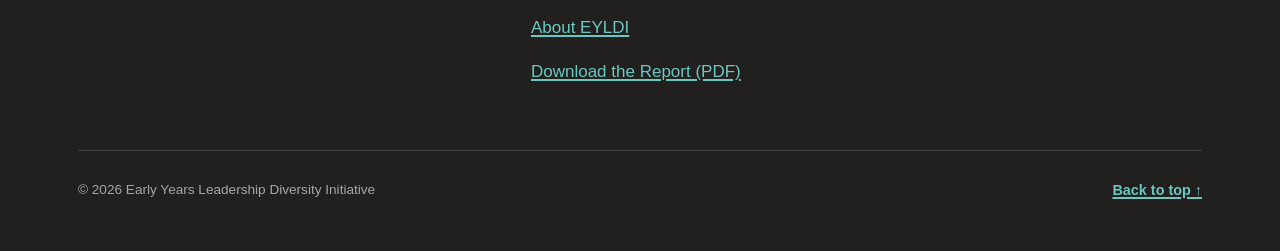
==== commit 3afbcdb5: "Restructure site: Latest Research hub, Competency Dictionary, Methodology, report download - Split h" ====
--- a/index.html
+++ b/index.html
@@ -3,15 +3,24 @@
 <head>
 <meta charset="UTF-8">
 <meta name="viewport" content="width=device-width, initial-scale=1.0">
-<title>Leaders Developing Leaders — EYLDI's 2024 Research</title>
-<meta name="description" content="A practical home for EYLDI's 2024 research on how Leader-Developers in Early Care and Education grow other leaders — five competencies, ways to practice them, honest troubleshooting, and real quotes from the study.">
+<title>Leaders Developing Leaders | EYLDI's Latest Research</title>
+<meta name="description" content="A practical home for EYLDI's latest research on how Leader-Developers in Early Care and Education grow other leaders: five competencies, ways to practice them, common challenges, and real quotes from the study.">
 <link rel="preconnect" href="https://fonts.googleapis.com">
 <link rel="preconnect" href="https://fonts.gstatic.com" crossorigin>
 <link href="https://fonts.googleapis.com/css2?family=EB+Garamond:ital,wght@0,400;0,600;0,700;1,400;1,600&display=swap" rel="stylesheet">
 <link rel="stylesheet" href="css/styles.css">
 <link rel="stylesheet" href="css/research.css">
+<script>
+  (function () {
+    var r = document.documentElement;
+    if (window.matchMedia && matchMedia('(prefers-reduced-motion: reduce)').matches) return;
+    r.classList.add('js');
+    // failsafe: if the reveal script never runs, show everything
+    setTimeout(function () { if (!window.__revealReady) r.classList.remove('js'); }, 4000);
+  })();
+</script>
 </head>
-<body>
+<body data-theme="home">
 <a class="skip-link" href="#main">Skip to main content</a>
 
 <header class="site-header">
@@ -28,11 +37,13 @@
     <ul class="nav-links">
       <li><a href="index.html">Home</a></li>
       <li class="nav-item--dropdown">
-        <a href="index.html#competencies">The 2024 Research</a>
+        <a href="latest-research.html">The Latest Research</a>
         <ul class="nav-dropdown">
-          <li><a href="index.html#competencies">The Five Competencies</a></li>
-          <li><a href="index.html#troubleshooting">Troubleshooting</a></li>
-          <li><a href="index.html#quotes">Quote Bank</a></li>
+          <li><a href="latest-research.html#competencies">What Works: Five Competencies</a></li>
+          <li><a href="competency-dictionary.html">Competency Dictionary</a></li>
+          <li><a href="methodology.html">Methodology</a></li>
+          <li><a href="latest-research.html#common-challenges">Common Challenges</a></li>
+          <li><a href="assets/EYLDI-Leaders-Developing-Leaders-2026.pdf" download>Download the Report (PDF)</a></li>
         </ul>
       </li>
       <li><a href="research-2021.html">2021 Research</a></li>
@@ -47,13 +58,14 @@
   <section class="hero">
     <div class="container hero-grid">
       <div>
-        <p class="hero-eyebrow">2024 Research · Leaders Developing Leaders</p>
-        <h1>What effective Leader-Developers in ECE actually do — and how you can practice it too.</h1>
-        <p class="hero-sub">EYLDI interviewed 17 Leader-Developers across 7 U.S. states to find out what effective developmental relationships look like in practice. This is that research, organized so you can use it in your own work.</p>
+        <p class="hero-eyebrow">Latest Research · Leaders Developing Leaders</p>
+        <h1>Developing ECE leaders: research on what works.</h1>
+        <p class="hero-sub">EYLDI interviewed 17 early childhood leaders from 7 U.S. states to find out how they were developing rising leaders and what made them most effective. Many leaders are already doing this work. This research can help you learn how to do it even more effectively.</p>
         <div class="hero-ctas">
-          <a class="btn btn-primary" href="#competencies">Explore the Five Competencies</a>
-          <a class="btn btn-secondary" href="#about-research">About This Research</a>
-        </div>
+          <a class="btn btn-primary" href="latest-research.html">Explore What Works</a>
+          <a class="btn btn-secondary" href="assets/EYLDI-Leaders-Developing-Leaders-2026.pdf" download><svg class="icon icon--dl" viewBox="0 0 24 24" fill="none" stroke="currentColor" stroke-width="2" stroke-linecap="round" stroke-linejoin="round" aria-hidden="true" focusable="false"><path d="M12 4v11M7.5 10.5L12 15l4.5-4.5M5 19h14"/></svg> Download the Report (PDF)</a>
+        </div>
+        <p class="hero-terms"><a href="methodology.html">Our methodology →</a> &nbsp;&middot;&nbsp; <a href="methodology.html#key-terms">New to these terms? Start with the key terms →</a></p>
         <div class="stat-strip">
           <div class="stat">
             <span class="stat-num" data-count-to="17">0</span>
@@ -61,7 +73,7 @@
           </div>
           <div class="stat">
             <span class="stat-num" data-count-to="5">0</span>
-            <span class="stat-label">Core competencies identified</span>
+            <span class="stat-label">Behaviors tied to outstanding impact</span>
           </div>
           <div class="stat">
             <span class="stat-num" data-count-to="7">0</span>
@@ -69,14 +81,13 @@
           </div>
           <div class="stat">
             <span class="stat-num" data-count-to="34">0</span>
-            <span class="stat-label">Developmental-relationship stories analyzed</span>
-          </div>
-        </div>
-      </div>
-      <div class="hero-art" aria-hidden="true">
-        <span class="shape shape--1"></span>
-        <span class="shape shape--2"></span>
-        <p class="placeholder-note">Photography placeholder — real images of ECE leaders and educators to come</p>
+            <span class="stat-label">Stories of ECE leader development analyzed</span>
+          </div>
+        </div>
+      </div>
+      <div class="hero-art hero-art--illustration">
+        <!-- Placeholder illustration (v1). Swap assets/illustrations/hero-conversation.svg for the final artwork. -->
+        <img src="assets/illustrations/hero-conversation.svg" width="900" height="620" alt="Two simple, faceless figures in conversation with a small sprout growing between them, surrounded by a honeycomb of hand-drawn hexagons.">
       </div>
     </div>
   </section>
@@ -88,30 +99,30 @@
       <div class="section-head section-head--center">
         <p class="section-eyebrow">Why This Matters</p>
         <h2>Great leadership doesn't just happen. Someone develops it.</h2>
-        <p class="lede">EYLDI's first study, in 2021, found that ECE leaders — especially those from marginalized backgrounds — often lacked access to developmental relationships with more experienced leaders. The 2024 research picks up from there, asking what those relationships actually look like when they work. <a href="research-2021.html">Read about the 2021 study →</a></p>
+        <p class="lede">EYLDI's first study, in 2021, found that ECE leaders, especially those from marginalized backgrounds, often lacked access to developmental relationships with more experienced leaders. The latest research picks up from there, asking what those relationships actually look like when they work well to develop rising ECE leaders. <a href="research-2021.html">Read about the 2021 study →</a></p>
       </div>
 
       <div class="ripple-flow">
         <div class="ripple-step">
-          <div class="ripple-icon" aria-hidden="true">🌱</div>
+          <div class="ripple-icon" aria-hidden="true"><svg class="icon icon--sprout" viewBox="0 0 24 24" fill="none" stroke="currentColor" stroke-width="1.6" stroke-linecap="round" stroke-linejoin="round" aria-hidden="true" focusable="false"><path d="M12 21V11"/><path d="M12 13C12 8.5 8.5 6.5 4 7c0 4.5 3.5 6.5 8 6"/><path d="M12 11c0-4 3-6.5 8-6.5 0 4.5-3 6.5-8 6.5"/><path d="M8 21h8"/></svg></div>
           <h4>A Leader-Developer invests</h4>
-          <p>An experienced ECE leader builds a real developmental relationship with a rising leader — guiding, understanding, and enabling their growth.</p>
+          <p>An experienced ECE leader builds a real developmental relationship with a rising leader by guiding, understanding, and enabling their growth.</p>
         </div>
         <span class="ripple-arrow" aria-hidden="true">→</span>
         <div class="ripple-step">
-          <div class="ripple-icon" aria-hidden="true">🧭</div>
+          <div class="ripple-icon" aria-hidden="true"><svg class="icon icon--compass" viewBox="0 0 24 24" fill="none" stroke="currentColor" stroke-width="1.6" stroke-linecap="round" stroke-linejoin="round" aria-hidden="true" focusable="false"><circle cx="12" cy="12" r="9"/><path d="M15.5 8.5l-2 5-5 2 2-5z"/><circle cx="12" cy="12" r=".6"/></svg></div>
           <h4>A new leader grows</h4>
-          <p>That rising leader becomes more confident and effective — and more representative of the communities ECE serves.</p>
+          <p>That rising leader becomes more confident and effective, and more representative of the communities ECE serves.</p>
         </div>
         <span class="ripple-arrow" aria-hidden="true">→</span>
         <div class="ripple-step">
-          <div class="ripple-icon" aria-hidden="true">🏫</div>
+          <div class="ripple-icon" aria-hidden="true"><svg class="icon icon--school" viewBox="0 0 24 24" fill="none" stroke="currentColor" stroke-width="1.6" stroke-linecap="round" stroke-linejoin="round" aria-hidden="true" focusable="false"><path d="M3 21h18"/><path d="M5 21V10l7-5 7 5v11"/><path d="M12 5V2M12 2h3l-1 1 1 1h-3"/><path d="M10 21v-5h4v5"/><path d="M8 12.5h1.5M14.5 12.5H16"/></svg></div>
           <h4>Programs strengthen</h4>
           <p>Better-led programs mean stronger teams, higher educator retention, and more consistent, higher-quality care.</p>
         </div>
         <span class="ripple-arrow" aria-hidden="true">→</span>
         <div class="ripple-step">
-          <div class="ripple-icon" aria-hidden="true">👶</div>
+          <div class="ripple-icon" aria-hidden="true"><svg class="icon icon--child" viewBox="0 0 24 24" fill="none" stroke="currentColor" stroke-width="1.6" stroke-linecap="round" stroke-linejoin="round" aria-hidden="true" focusable="false"><circle cx="11" cy="8" r="3"/><path d="M5 21c0-4.5 2.5-7.5 6-7.5s6 3 6 7.5"/><path d="M19 3.5v4M17 5.5h4"/></svg></div>
           <h4>Children benefit</h4>
           <p>Because leadership quality is linked to program quality, children and families ultimately feel the difference.</p>
         </div>
@@ -120,154 +131,62 @@
       <div class="pull-quote">
         <span class="mark" aria-hidden="true">&ldquo;</span>
         <blockquote>Developing better leaders isn't a side project or a luxury; it's the work that makes all the other work possible.</blockquote>
-        <cite>— Pomerantz, 2025, cited in EYLDI's research</cite>
-      </div>
-    </div>
-  </section>
-
-  <!-- ===================== COMPETENCY EXPLORER ===================== -->
-  <section class="section section--cream" id="competencies">
+        <cite>Pomerantz, 2025, cited in EYLDI's research</cite>
+      </div>
+    </div>
+  </section>
+
+  <!-- ===================== EXPLORE THE LATEST RESEARCH ===================== -->
+  <section class="section section--cream" id="explore">
     <div class="container">
       <div class="section-head section-head--center">
-        <p class="section-eyebrow">Click to Explore</p>
-        <h2>Five competencies that predict effective leader development</h2>
-        <p class="lede">This grouping is a real research finding, not just a design choice: one foundational competency nearly every leader showed, three relational competencies that drove the strongest outcomes together, and one rarer competency most predictive of impact.</p>
-      </div>
-
-      <p class="comp-cluster-label">Foundational — nearly universal</p>
-      <div class="comp-tier comp-tier--single">
-        <button class="comp-tile" data-comp="go" aria-expanded="false">
-          <span class="comp-abbr">GO</span>
-          <span class="comp-name">Guiding Others</span>
-          <span class="comp-hint">Teaching &amp; helping others succeed — shown by nearly all Leader-Developers studied.</span>
-        </button>
-      </div>
-
-      <p class="comp-cluster-label">Relational cluster — together drove the strongest outcomes</p>
-      <div class="comp-tier comp-tier--triple">
-        <button class="comp-tile" data-comp="uo" aria-expanded="false">
-          <span class="comp-abbr">UO</span>
-          <span class="comp-name">Understanding Others</span>
-          <span class="comp-hint">Reading unspoken thoughts, feelings, and concerns.</span>
-        </button>
-        <button class="comp-tile" data-comp="br" aria-expanded="false">
-          <span class="comp-abbr">BR</span>
-          <span class="comp-name">Building Relationships</span>
-          <span class="comp-hint">Establishing trust and genuine investment in the whole person.</span>
-        </button>
-        <button class="comp-tile" data-comp="hi" aria-expanded="false">
-          <span class="comp-abbr">HI</span>
-          <span class="comp-name">Honoring Identities</span>
-          <span class="comp-hint">Recognizing and responding to identity in ways that build trust.</span>
-        </button>
-      </div>
-
-      <p class="comp-cluster-label">Most predictive — and rarest</p>
-      <div class="comp-tier comp-tier--single">
-        <button class="comp-tile" data-comp="eo" aria-expanded="false">
-          <span class="comp-abbr">EO</span>
-          <span class="comp-name">Enabling Others</span>
-          <span class="comp-hint">Creating the conditions for someone to lead themselves — associated with the most effective outcomes.</span>
-        </button>
-      </div>
-
-      <div class="comp-detail" id="comp-detail" aria-live="polite">
-        <p class="comp-detail-placeholder">Select a competency above to see its definition, ways to practice it, and a real participant quote. <br><strong>Start with GO — the universal foundation.</strong></p>
-      </div>
-    </div>
-  </section>
-
-  <!-- ===================== THE DATA ===================== -->
-  <section class="section" id="data">
-    <div class="container">
-      <div class="section-head section-head--center">
-        <p class="section-eyebrow">The Data</p>
-        <h2>Who we studied, and what we found</h2>
-      </div>
-
-      <div class="viz-grid viz-grid--2" style="margin-bottom: var(--space-xl);">
-        <div class="card donut-card">
-          <div class="donut-wrap">
-            <svg width="150" height="150" viewBox="0 0 150 150">
-              <circle cx="75" cy="75" r="65" fill="none" stroke="#eae4d5" stroke-width="16"></circle>
-              <circle class="donut-arc" data-pct="88" cx="75" cy="75" r="65" fill="none" stroke="var(--teal)" stroke-width="16" stroke-dasharray="0 408" stroke-linecap="round"></circle>
-            </svg>
-            <span class="donut-value">88%</span>
-          </div>
-          <p class="donut-label"><strong>Leader-Learners</strong> in the 2024 study were female</p>
-        </div>
-        <div class="card donut-card">
-          <div class="donut-wrap">
-            <svg width="150" height="150" viewBox="0 0 150 150">
-              <circle cx="75" cy="75" r="65" fill="none" stroke="#eae4d5" stroke-width="16"></circle>
-              <circle class="donut-arc" data-pct="62" cx="75" cy="75" r="65" fill="none" stroke="var(--mauve)" stroke-width="16" stroke-dasharray="0 408" stroke-linecap="round"></circle>
-            </svg>
-            <span class="donut-value">62%</span>
-          </div>
-          <p class="donut-label"><strong>Leader-Learners</strong> were Black, Latina/o, Asian &amp; multiracial</p>
-        </div>
-      </div>
-
-      <div class="grid-2" style="align-items:start;">
-        <div class="card">
-          <h3>Competency prevalence in practice</h3>
-          <p class="visually-muted" style="font-size:0.9rem;">Of 34 developmental-relationship stories analyzed, researchers rated each for overall effectiveness:</p>
-          <div class="bar-compare">
-            <div class="bar-label"><span>Most Effective impact</span><span>18%</span></div>
-            <div class="bar-track"><div class="bar-fill" data-width="18"></div></div>
-          </div>
-          <div class="bar-compare mauve">
-            <div class="bar-label"><span>Effective impact</span><span>52%</span></div>
-            <div class="bar-track"><div class="bar-fill" data-width="52"></div></div>
-          </div>
-          <div class="bar-compare">
-            <div class="bar-label"><span>Less Effective impact</span><span>30%</span></div>
-            <div class="bar-track"><div class="bar-fill" data-width="30"></div></div>
-          </div>
-          <p class="visually-muted" style="font-size:0.85rem; margin-top:0.8rem;">Enabling Others — the rarest competency — was concentrated among the most-effective stories.</p>
-        </div>
-
-        <div class="card">
-          <h3>Leader-Developers themselves (n=17)</h3>
-          <div class="bar-compare">
-            <div class="bar-label"><span>Female</span><span>100%</span></div>
-            <div class="bar-track"><div class="bar-fill" data-width="100"></div></div>
-          </div>
-          <div class="bar-compare mauve">
-            <div class="bar-label"><span>BIPOC</span><span>47%</span></div>
-            <div class="bar-track"><div class="bar-fill" data-width="47"></div></div>
-          </div>
-          <div class="bar-compare">
-            <div class="bar-label"><span>16+ years in ECE</span><span>65%</span></div>
-            <div class="bar-track"><div class="bar-fill" data-width="65"></div></div>
-          </div>
-          <p class="visually-muted" style="font-size:0.85rem; margin-top:0.8rem;">Recruited from EYLDI's professional network and 2021 study participants; interviewed March–July 2024 across 7 states.</p>
-        </div>
-      </div>
-    </div>
-  </section>
-
-  <!-- ===================== TROUBLESHOOTING ===================== -->
-  <section class="section section--cream" id="troubleshooting">
-    <div class="container">
-      <div class="section-head section-head--center">
-        <p class="section-eyebrow">Troubleshooting</p>
-        <h2>Developing other leaders isn't always easy</h2>
-        <p class="lede">Common challenges Leader-Developers described, and what to try. Most of the friction was interpersonal, not technical or systemic.</p>
-      </div>
-      <div id="accordion-list"><!-- populated by research.js --></div>
-    </div>
-  </section>
-
-  <!-- ===================== QUOTE BANK ===================== -->
-  <section class="section" id="quotes">
-    <div class="container">
-      <div class="section-head section-head--center">
-        <p class="section-eyebrow">In Their Own Words</p>
-        <h2>Quote Bank</h2>
-        <p class="lede">A sample of real language from the 2024 study's participants.</p>
-      </div>
-      <div class="quote-bank-grid" id="quote-grid"><!-- populated by research.js --></div>
+        <p class="section-eyebrow">Explore the Latest Research</p>
+        <h2>Where would you like to start?</h2>
+        <p class="lede">The research is organized so you can go as deep as you like. Pick a path.</p>
+      </div>
+      <div class="explore-grid">
+        <a class="explore-card explore-card--latest" href="latest-research.html">
+          <span class="explore-icon" aria-hidden="true"><svg class="icon" viewBox="0 0 24 24" fill="none" stroke="currentColor" stroke-width="1.6" stroke-linecap="round" stroke-linejoin="round" aria-hidden="true" focusable="false"><circle cx="12" cy="12" r="9"/><path d="M15.5 8.5l-2 5-5 2 2-5z"/><circle cx="12" cy="12" r=".6"/></svg></span>
+          <h3>What works</h3>
+          <p>The five competencies linked with effective leader development, who we studied, and the challenges leaders described.</p>
+          <span class="explore-go">Explore what works &rarr;</span>
+        </a>
+        <a class="explore-card explore-card--dictionary" href="competency-dictionary.html">
+          <span class="explore-icon" aria-hidden="true"><svg class="icon" viewBox="0 0 24 24" fill="none" stroke="currentColor" stroke-width="1.6" stroke-linecap="round" stroke-linejoin="round" aria-hidden="true" focusable="false"><path d="M4 4.5A1.5 1.5 0 0 1 5.5 3H19v15H5.5A1.5 1.5 0 0 0 4 19.5z"/><path d="M4 19.5A1.5 1.5 0 0 0 5.5 21H19v-3"/><path d="M8.5 7.5h6M8.5 11h4"/></svg></span>
+          <h3>Competency Dictionary</h3>
+          <p>Each competency, the levels within it, and the behaviors that show up at every level.</p>
+          <span class="explore-go">Browse the dictionary &rarr;</span>
+        </a>
+        <a class="explore-card explore-card--dictionary" href="competency-dictionary.html?expand=all#competencies">
+          <span class="explore-icon" aria-hidden="true"><svg class="icon" viewBox="0 0 24 24" fill="none" stroke="currentColor" stroke-width="1.6" stroke-linecap="round" stroke-linejoin="round" aria-hidden="true" focusable="false"><path d="M9.5 6.5C6.5 7 4.5 9 4.5 12v5.5H10V12H7c0-2 1-3 2.5-3.5z"/><path d="M19.5 6.5c-3 .5-5 2.5-5 5.5v5.5H20V12h-3c0-2 1-3 2.5-3.5z"/></svg></span>
+          <h3>In their own words</h3>
+          <p>Real quotes from Leader-Developers, each attached to the behavior it illustrates in the dictionary.</p>
+          <span class="explore-go">Read the quotes &rarr;</span>
+        </a>
+        <a class="explore-card explore-card--methodology" href="methodology.html">
+          <span class="explore-icon" aria-hidden="true"><svg class="icon" viewBox="0 0 24 24" fill="none" stroke="currentColor" stroke-width="1.6" stroke-linecap="round" stroke-linejoin="round" aria-hidden="true" focusable="false"><circle cx="10.5" cy="10.5" r="6.5"/><path d="M15.5 15.5L21 21"/><path d="M8 13V10.5M10.5 13V8.5M13 13v-1.5"/></svg></span>
+          <h3>Methodology</h3>
+          <p>Who we interviewed, how we analyzed their stories, and how to read the findings.</p>
+          <span class="explore-go">See how we did it &rarr;</span>
+        </a>
+      </div>
+    </div>
+  </section>
+
+  <!-- ===================== FULL REPORT DOWNLOAD ===================== -->
+  <section class="section" id="report">
+    <div class="container">
+      <div class="report-band">
+        <img class="report-cover" src="assets/report-cover.png" width="587" height="760" alt="Cover of the report Leaders Developing Leaders" loading="lazy">
+        <div class="report-copy">
+          <p class="section-eyebrow">The Full Report</p>
+          <h2>Leaders Developing Leaders</h2>
+          <p class="report-sub">Early Education&rsquo;s Hidden Leadership Asset<br>and How to Strengthen It</p>
+          <p>The complete findings, methodology, and recommendations in one place. Share it, print it, or read it offline.</p>
+          <p><a class="btn btn-primary" href="assets/EYLDI-Leaders-Developing-Leaders-2026.pdf" download><svg class="icon icon--dl" viewBox="0 0 24 24" fill="none" stroke="currentColor" stroke-width="2" stroke-linecap="round" stroke-linejoin="round" aria-hidden="true" focusable="false"><path d="M12 4v11M7.5 10.5L12 15l4.5-4.5M5 19h14"/></svg> Download the report (PDF)</a></p>
+          <p class="report-meta">Fall 2026 &middot; 30 pages &middot; PDF, about 0.5 MB</p>
+        </div>
+      </div>
     </div>
   </section>
 
@@ -277,31 +196,13 @@
       <div class="cop-panel">
         <p class="section-eyebrow">Coming Soon</p>
         <h2>Join the Conversation</h2>
-        <p>We're exploring what a community of practice for ECE Leader-Developers could look like — a space to share real practice, ask questions, and learn from each other between studies. This is early, and may become part of EYLDI's future Lab work.</p>
+        <p>We're exploring what a community of practice for ECE Leader-Developers could look like: a space to share real practice, ask questions, and learn from each other between studies. This is early, and may become part of EYLDI's future Lab work.</p>
         <a class="btn btn-coral" href="mailto:eyldinitiative@gmail.com?subject=Interested%20in%20the%20Leader-Developer%20Conversation">Say Hello →</a>
-        <p class="cop-note">Tell us you're interested, or share a practice story — we're listening before we build.</p>
-      </div>
-    </div>
-  </section>
-
-  <!-- ===================== ABOUT THIS RESEARCH (minimal legitimacy) ===================== -->
-  <section class="section section--cream" id="about-research">
-    <div class="container">
-      <div class="section-head section-head--center">
-        <p class="section-eyebrow">About This Research</p>
-        <h2>Who did this, and how</h2>
-        <p class="lede">The Early Years Leadership Diversity Initiative (EYLDI) conducted 17 in-depth, Behavioral Event Interviews with Leader-Developers across 7 U.S. states between March and July 2024, to understand what effective developmental relationships actually look like in practice. This study builds directly on EYLDI's 2021 founding research.</p>
-      </div>
-      <div class="method-strip">
-        <span class="method-chip">17 Leader-Developer interviews</span>
-        <span class="method-chip">Behavioral Event Interview protocol</span>
-        <span class="method-chip">March–July 2024</span>
-        <span class="method-chip">7 U.S. states</span>
-      </div>
-      <p class="text-center visually-muted" style="margin-top: var(--space-md);">Research led by Meredith Callanan, Candice McKinnon, PhD, and Dina Kapengut, PhD. <a href="about.html#team">Meet the full team on the About EYLDI page →</a></p>
-      <p class="text-center visually-muted" style="font-size:0.9rem;">Full report publishing soon. In the meantime, <a href="research-2021.html">read the 2021 founding study</a> that shaped this research.</p>
-    </div>
-  </section>
+        <p class="cop-note">Tell us you're interested, or share a practice story. We're listening before we build.</p>
+      </div>
+    </div>
+  </section>
+
 
 </main>
 
@@ -310,19 +211,22 @@
     <div class="footer-grid">
       <div>
         <div class="footer-logo">EYLDI</div>
-        <p style="max-width: 34ch;">This site is the home of EYLDI's 2024 research on how ECE leaders develop other leaders.</p>
+        <p style="max-width: 34ch;">This site is the home of EYLDI's latest research on how ECE leaders develop other leaders.</p>
         <p>Contact: <a href="mailto:eyldinitiative@gmail.com">eyldinitiative@gmail.com</a></p>
       </div>
       <div>
         <h4>Site</h4>
-        <p><a href="index.html#competencies">The Five Competencies</a></p>
-        <p><a href="index.html#troubleshooting">Troubleshooting</a></p>
+        <p><a href="latest-research.html">The Latest Research</a></p>
+        <p><a href="competency-dictionary.html">Competency Dictionary</a></p>
+        <p><a href="methodology.html">Methodology</a></p>
+        <p><a href="latest-research.html#common-challenges">Common Challenges</a></p>
         <p><a href="research-2021.html">2021 Research</a></p>
         <p><a href="about.html">About EYLDI</a></p>
+        <p><a href="assets/EYLDI-Leaders-Developing-Leaders-2026.pdf" download>Download the Report (PDF)</a></p>
       </div>
       <div>
         <h4>Citation</h4>
-        <p class="footer-citation">Early Years Leadership Diversity Initiative. (2025/26). <em>Leaders Developing Leaders.</em> Full report publishing soon.</p>
+        <p class="footer-citation">Early Years Leadership Diversity Initiative. (2026). <em>Leaders Developing Leaders.</em> <a href="assets/EYLDI-Leaders-Developing-Leaders-2026.pdf" download>Download (PDF) &darr;</a></p>
         <p class="footer-citation">Early Years Leadership Diversity Initiative. (2021). <em>Diversify Early Childhood Leadership.</em> <a href="research-2021.html">Read the 2021 study →</a></p>
       </div>
     </div>
@@ -334,6 +238,5 @@
 </footer>
 
 <script src="js/main.js"></script>
-<script src="js/research.js"></script>
 </body>
 </html>
--- a/css/styles.css
+++ b/css/styles.css
@@ -54,6 +54,39 @@
   --transition: 220ms ease;
 }
 
+/* ---------- Page themes: each page gets its own accent color ---------- */
+:root {
+  --t-dark: var(--teal);        /* headings, links, primary buttons */
+  --t-darker: var(--teal-dark); /* hover, hero depth */
+  --t-mid: var(--mint);         /* header stripe, nav underline, accents */
+  --t-tint: var(--cream);       /* alternate section background */
+  --t-soft: var(--mint-tint);   /* hover / light fills */
+  --t-eyebrow: var(--mauve-text);
+  --t-h3: var(--mauve);
+  --t-hero-a: var(--teal);
+  --t-hero-b: var(--teal-dark);
+}
+body[data-theme="latest"] {      /* plum */
+  --t-dark: #6b4a77; --t-darker: #563a61; --t-mid: #9F79AC; --t-tint: #f3ebf6; --t-soft: #f7f1f9;
+  --t-eyebrow: #6b4a77; --t-h3: #775A81; --t-hero-a: #7d5a8b; --t-hero-b: #4f3459;
+}
+body[data-theme="dictionary"] {  /* gold */
+  --t-dark: #8c6319; --t-darker: #6e4c12; --t-mid: #C98A2E; --t-tint: #f8ecd3; --t-soft: #fcf5e4;
+  --t-eyebrow: #8c6319; --t-h3: #8c6319; --t-hero-a: #9a6d1c; --t-hero-b: #6a4810;
+}
+body[data-theme="methodology"] { /* coral */
+  --t-dark: #b8502b; --t-darker: #94401f; --t-mid: #E2693F; --t-tint: #fbe9e1; --t-soft: #fdf3ee;
+  --t-eyebrow: #b8502b; --t-h3: #b8502b; --t-hero-a: #c4562f; --t-hero-b: #8f3b1c;
+}
+body[data-theme="2021"] {        /* slate */
+  --t-dark: #4f4863; --t-darker: #3d374e; --t-mid: #837895; --t-tint: #ecebf1; --t-soft: #f4f3f7;
+  --t-eyebrow: #686077; --t-h3: #686077; --t-hero-a: #5d5573; --t-hero-b: #3d374e;
+}
+body[data-theme="about"] {       /* mint + cream */
+  --t-dark: #136b5e; --t-darker: #0e5248; --t-mid: #6BC8C0; --t-tint: #eaf8f6; --t-soft: #f4fbfa;
+  --t-eyebrow: #136b5e; --t-h3: #775A81;
+}
+
 /* ---------- Reset ---------- */
 *, *::before, *::after { box-sizing: border-box; }
 html { scroll-behavior: smooth; }
@@ -67,18 +100,18 @@
   -webkit-font-smoothing: antialiased;
 }
 img { max-width: 100%; display: block; }
-a { color: var(--teal); text-decoration-thickness: 1.5px; text-underline-offset: 2px; }
+a { color: var(--t-dark); text-decoration-thickness: 1.5px; text-underline-offset: 2px; }
 ul, ol { padding-left: 1.25em; }
 h1, h2, h3, h4 {
   font-family: var(--font-serif);
   font-weight: 700;
   line-height: 1.15;
-  color: var(--teal);
+  color: var(--t-dark);
   margin: 0 0 var(--space-sm);
 }
 h1 { font-size: clamp(2.1rem, 4.2vw, 3.4rem); }
 h2 { font-size: clamp(1.7rem, 3vw, 2.4rem); }
-h3 { font-size: clamp(1.25rem, 2vw, 1.55rem); color: var(--mauve); }
+h3 { font-size: clamp(1.25rem, 2vw, 1.55rem); color: var(--t-h3); }
 h4 { font-size: 1.15rem; color: var(--slate-purple-text); }
 p { margin: 0 0 var(--space-sm); }
 .serif { font-family: var(--font-serif); }
@@ -107,7 +140,7 @@
 }
 .section { padding: var(--space-2xl) 0; }
 .section--tight { padding: var(--space-xl) 0; }
-.section--cream { background: var(--cream); }
+.section--cream { background: var(--t-tint); }
 .section--teal { background: var(--teal); color: var(--white); }
 .section--teal h2, .section--teal h3, .section--teal h4 { color: var(--white); }
 .section-eyebrow {
@@ -117,7 +150,7 @@
   letter-spacing: 0.14em;
   text-transform: uppercase;
   font-size: 0.78rem;
-  color: var(--mauve-text);
+  color: var(--t-eyebrow);
   margin-bottom: var(--space-xs);
 }
 .section-head {
@@ -172,17 +205,17 @@
 .btn-coral:hover { background: var(--coral-text); color: var(--white); }
 
 .btn-primary {
-  background: var(--teal);
+  background: var(--t-dark);
   color: var(--white);
 }
-.btn-primary:hover { background: var(--teal-dark); color: var(--white); }
+.btn-primary:hover { background: var(--t-darker); color: var(--white); }
 
 .btn-secondary {
   background: transparent;
-  color: var(--teal);
-  border-color: var(--teal);
-}
-.btn-secondary:hover { background: var(--teal); color: var(--white); }
+  color: var(--t-dark);
+  border-color: var(--t-dark);
+}
+.btn-secondary:hover { background: var(--t-dark); color: var(--white); }
 
 .btn-ghost-inverse {
   background: transparent;
@@ -199,6 +232,7 @@
   top: 0;
   z-index: 500;
   background: var(--white);
+  border-top: 5px solid var(--t-mid);
   border-bottom: 1px solid var(--border-soft);
 }
 .nav {
@@ -240,7 +274,7 @@
   padding: 0.4rem 0.1rem;
   border-bottom: 2px solid transparent;
 }
-.nav-links a:hover, .nav-links a.is-active { border-color: var(--mint); color: var(--teal); }
+.nav-links a:hover, .nav-links a.is-active { border-color: var(--t-mid); color: var(--t-dark); }
 
 .nav-item--dropdown { position: relative; }
 .nav-dropdown {
@@ -278,7 +312,7 @@
   border-bottom: none;
   white-space: nowrap;
 }
-.nav-dropdown a:hover { background: var(--mint-tint); color: var(--teal); border-color: transparent; }
+.nav-dropdown a:hover { background: var(--t-soft); color: var(--t-dark); border-color: transparent; }
 
 .nav-actions { display: flex; align-items: center; gap: var(--space-sm); }
 
@@ -744,3 +778,187 @@
   font-size: 0.9rem;
   font-weight: 700;
 }
+
+/* ---------------- Drawn line icons (replace emoji) ---------------- */
+.icon { width: 1.5rem; height: 1.5rem; flex: none; display: block; }
+.ripple-step .ripple-icon, .value-card .icon-dot { color: var(--teal); }
+.ripple-step .ripple-icon { width: 56px; height: 56px; }
+.ripple-step .ripple-icon .icon { width: 32px; height: 32px; stroke-width: 1.5; }
+.value-card .icon-dot { width: 48px; height: 48px; }
+.value-card .icon-dot .icon { width: 28px; height: 28px; stroke-width: 1.5; }
+.accordion-trigger .acc-icon { display: inline-flex; color: var(--teal); }
+.accordion-trigger .acc-icon .icon { width: 28px; height: 28px; stroke-width: 1.5; }
+.video-placeholder .vp-icon { display: inline-flex; color: var(--gold-text); }
+.video-placeholder .vp-icon .icon { width: 26px; height: 26px; }
+
+
+/* ---------- Page hero band (themed) ---------- */
+.hub-hero {
+  background: linear-gradient(160deg, var(--t-hero-a) 0%, var(--t-hero-b) 100%);
+  color: var(--white);
+  padding: var(--space-xl) 0 var(--space-lg);
+}
+.hub-hero h1 { color: var(--white); }
+.hub-hero .lede { color: rgba(255,255,255,0.9); }
+.hub-hero .section-eyebrow { color: rgba(255,255,255,0.9); }
+.hub-hero .method-chip { border-color: transparent; }
+.hub-hero--light { background: var(--cream); color: var(--ink); text-align: center; }
+.hub-hero--light h1 { color: var(--t-dark); }
+.hub-hero--light .lede { color: var(--ink-soft); }
+.hub-hero--light .section-eyebrow { color: var(--t-eyebrow); }
+
+/* in-page pill navigation under a hero */
+.page-subnav { display: flex; flex-wrap: wrap; gap: 0.6rem; margin-top: var(--space-md); }
+.page-subnav a {
+  color: var(--white);
+  background: rgba(255,255,255,0.14);
+  border: 1px solid rgba(255,255,255,0.4);
+  border-radius: 999px;
+  padding: 0.45rem 1rem;
+  font-size: 0.9rem;
+  font-weight: 600;
+  text-decoration: none;
+  transition: background var(--transition);
+}
+.page-subnav a:hover { background: rgba(255,255,255,0.28); }
+
+/* ---------- Home: "Explore" cards, one accent per destination ---------- */
+.explore-grid { display: grid; grid-template-columns: repeat(2, 1fr); gap: var(--space-md); }
+@media (max-width: 760px) { .explore-grid { grid-template-columns: 1fr; } }
+.explore-card {
+  --c: var(--teal); --c-tint: var(--mint-tint);
+  display: flex; flex-direction: column; align-items: flex-start;
+  background: var(--white);
+  border: 1px solid var(--border-soft);
+  border-top: 6px solid var(--c);
+  border-radius: var(--radius);
+  padding: var(--space-md);
+  color: var(--ink);
+  text-decoration: none;
+  transition: transform var(--transition), box-shadow var(--transition);
+}
+.explore-card:hover { transform: translateY(-3px); box-shadow: var(--shadow-soft); color: var(--ink); }
+.explore-card h3 { color: var(--c); margin: 0.6rem 0 0.3rem; }
+.explore-card p { color: var(--ink-soft); flex: 1; }
+.explore-icon {
+  display: flex; align-items: center; justify-content: center;
+  width: 52px; height: 52px; border-radius: 50%;
+  background: var(--c-tint); color: var(--c);
+}
+.explore-icon .icon { width: 28px; height: 28px; }
+.explore-go { font-weight: 700; color: var(--c); }
+.explore-card--latest { --c: #6b4a77; --c-tint: #f3ebf6; }
+.explore-card--dictionary { --c: #8c6319; --c-tint: #f8ecd3; }
+.explore-card--methodology { --c: #b8502b; --c-tint: #fbe9e1; }
+
+/* ---------- Accordions (native <details>) used on Dictionary + Methodology ---------- */
+.acc-controls { display: flex; flex-wrap: wrap; gap: 0.6rem; align-items: center; justify-content: flex-end; margin-bottom: var(--space-sm); }
+.acc-controls .acc-hint { margin-right: auto; font-size: 0.92rem; color: var(--ink-soft); }
+.acc-btn {
+  font-family: var(--font-sans); font-weight: 700; font-size: 0.88rem;
+  background: var(--white); color: var(--t-dark);
+  border: 2px solid var(--t-dark); border-radius: 999px;
+  padding: 0.45rem 1rem; min-height: 40px; cursor: pointer;
+  transition: background var(--transition), color var(--transition);
+}
+.acc-btn:hover { background: var(--t-dark); color: var(--white); }
+.acc {
+  background: var(--white);
+  border: 1px solid var(--border-soft);
+  border-left: 6px solid var(--t-mid);
+  border-radius: var(--radius);
+  margin-bottom: var(--space-sm);
+  overflow: hidden;
+}
+.acc[open] { box-shadow: var(--shadow-soft); }
+.acc-summary {
+  list-style: none; cursor: pointer;
+  display: flex; align-items: center; gap: var(--space-sm);
+  padding: var(--space-sm) var(--space-md);
+}
+.acc-summary::-webkit-details-marker { display: none; }
+.acc-summary:hover { background: var(--t-soft); }
+.acc-title { flex: 1; min-width: 0; }
+.acc-kicker { display: block; font-size: 0.74rem; font-weight: 700; letter-spacing: 0.08em; text-transform: uppercase; color: var(--t-eyebrow); }
+.acc-name { display: block; font-family: var(--font-serif); font-weight: 700; font-size: 1.35rem; line-height: 1.2; color: var(--t-dark); }
+.acc-sub { display: block; font-size: 0.92rem; color: var(--ink-soft); margin-top: 0.15rem; }
+.acc-chevron { flex: none; width: 28px; height: 28px; color: var(--t-dark); transition: transform var(--transition); }
+.acc[open] > .acc-summary .acc-chevron { transform: rotate(180deg); }
+.acc-body { padding: 0 var(--space-md) var(--space-md); }
+.acc-body > :last-child { margin-bottom: 0; }
+
+.acc--level { border-left-width: 4px; border-left-color: var(--mint); box-shadow: none !important; margin-bottom: 0.6rem; background: var(--white); }
+.acc--level .acc-summary { padding: 0.75rem var(--space-sm); gap: 0.75rem; }
+.acc--level .acc-name { font-size: 1.08rem; }
+.acc--missed { border-left-color: var(--coral); }
+
+
+/* ---------- Report download (buttons, nav pill, band) ---------- */
+.icon--dl { width: 1.1em; height: 1.1em; display: inline-block; flex: none; vertical-align: -0.15em; }
+.btn .icon--dl { width: 1.15em; height: 1.15em; }
+.page-subnav a .icon--dl { margin-right: 0.35em; }
+.page-subnav a:has(.icon--dl) { background: var(--white); color: var(--t-dark); border-color: var(--white); }
+.page-subnav a:has(.icon--dl):hover { background: rgba(255,255,255,0.88); }
+.btn + .btn { margin-left: 0.5rem; }
+.hero-ctas .btn + .btn { margin-left: 0; }
+.report-band {
+  display: grid; grid-template-columns: 220px 1fr; gap: var(--space-lg); align-items: center;
+  background: var(--t-soft); border: 1px solid var(--border-soft); border-radius: var(--radius);
+  padding: var(--space-lg);
+}
+@media (max-width: 640px) { .report-band { grid-template-columns: 1fr; text-align: center; justify-items: center; padding: var(--space-md); } }
+.report-cover { width: 220px; height: auto; border-radius: 6px; box-shadow: 0 10px 30px rgba(34,31,31,0.18); border: 1px solid var(--border-soft); }
+@media (max-width: 640px) { .report-cover { width: 170px; } }
+.report-copy h2 { margin-bottom: 0.3rem; }
+.report-sub { font-family: var(--font-serif); font-style: italic; font-size: 1.2rem; color: var(--t-h3); margin-bottom: var(--space-sm); }
+.report-meta { font-size: 0.85rem; color: var(--ink-soft); margin: 0.5rem 0 0; }
+
+
+/* ---------- Hero illustration: dissolves into the hero background ---------- */
+.hero { overflow: hidden; }
+.hero-art--illustration {
+  background: none;
+  border: 0;
+  border-radius: 0;
+  box-shadow: none;
+  padding: 0;
+  min-height: 0;
+  aspect-ratio: auto;
+  display: block;
+  overflow: visible;
+}
+.hero-art--illustration img {
+  display: block;
+  width: 195%;
+  max-width: none;
+  height: auto;
+  margin: -70px 0 -70px -42%;
+  -webkit-mask-image: radial-gradient(ellipse 56% 55% at 56% 52%, #000 56%, transparent 100%);
+  mask-image: radial-gradient(ellipse 56% 55% at 56% 52%, #000 56%, transparent 100%);
+}
+@media (max-width: 900px) {
+  .hero-art--illustration img { width: 112%; margin: 0 0 0 -6%; }
+}
+
+
+/* ---------- Motion: scroll reveal + hero entrance (off when reduced motion is requested) ---------- */
+.js :is(.section-head, .card, .ripple-step, .explore-card, .report-band, .pull-quote, .team-card, .value-card, .fact, .glossary > div, .cop-panel, .era-card, .comp-tile, #accordion-list, .belief, .acc:not(.acc--level), .brand-divider, .method-step):not(.is-done) {
+  opacity: 0;
+  transform: translateY(28px);
+  transition: opacity 0.85s cubic-bezier(0.22, 0.61, 0.36, 1), transform 0.85s cubic-bezier(0.22, 0.61, 0.36, 1);
+  transition-delay: var(--rd, 0ms);
+}
+.js :is(.section-head, .card, .ripple-step, .explore-card, .report-band, .pull-quote, .team-card, .value-card, .fact, .glossary > div, .cop-panel, .era-card, .comp-tile, #accordion-list, .belief, .acc:not(.acc--level), .brand-divider, .method-step):not(.is-done).is-in { opacity: 1; transform: none; }
+@keyframes riseIn { from { opacity: 0; transform: translateY(20px); } to { opacity: 1; transform: none; } }
+@keyframes fadeSlowIn { from { opacity: 0; transform: scale(0.97); } to { opacity: 1; transform: none; } }
+@media (prefers-reduced-motion: no-preference) {
+  .hero-grid > div:first-child > *,
+  .hub-hero .container > * { animation: riseIn 0.9s cubic-bezier(0.22, 0.61, 0.36, 1) both; }
+  .hero-grid > div:first-child > :nth-child(1), .hub-hero .container > :nth-child(1) { animation-delay: 0.05s; }
+  .hero-grid > div:first-child > :nth-child(2), .hub-hero .container > :nth-child(2) { animation-delay: 0.15s; }
+  .hero-grid > div:first-child > :nth-child(3), .hub-hero .container > :nth-child(3) { animation-delay: 0.27s; }
+  .hero-grid > div:first-child > :nth-child(4), .hub-hero .container > :nth-child(4) { animation-delay: 0.39s; }
+  .hero-grid > div:first-child > :nth-child(5), .hub-hero .container > :nth-child(5) { animation-delay: 0.5s; }
+  .hero-grid > div:first-child > :nth-child(n+6), .hub-hero .container > :nth-child(n+6) { animation-delay: 0.6s; }
+  .hero-art--illustration { animation: fadeSlowIn 1.6s ease-out 0.25s both; will-change: transform; }
+}
--- a/css/research.css
+++ b/css/research.css
@@ -1,15 +1,6 @@
 /* ==========================================================================
    EYLDI — Research Hub styles (extends styles.css)
    ========================================================================== */
-
-.hub-hero {
-  background: linear-gradient(180deg, var(--teal) 0%, var(--teal-dark) 100%);
-  color: var(--white);
-  padding: var(--space-xl) 0 var(--space-lg);
-}
-.hub-hero h1 { color: var(--white); }
-.hub-hero .lede { color: rgba(255,255,255,0.88); }
-.hub-hero .section-eyebrow { color: rgba(255,255,255,0.9); }
 
 /* ---------------- Competency Explorer ---------------- */
 .comp-cluster-label {
@@ -183,28 +174,12 @@
 }
 .accordion-stat { display: inline-block; background: var(--mauve-tint); color: var(--mauve-text); font-weight: 700; padding: 0.2rem 0.6rem; border-radius: 999px; font-size: 0.85rem; margin-bottom: 0.5rem; }
 
-/* ---------------- Quote bank ---------------- */
-.quote-bank-grid {
-  display: grid;
-  grid-template-columns: repeat(2, 1fr);
-  gap: var(--space-md);
-}
+/* ---------------- Quote cards (2021 page) ---------------- */
+.quote-bank-grid { display: grid; grid-template-columns: repeat(2, 1fr); gap: var(--space-md); }
 @media (max-width: 760px) { .quote-bank-grid { grid-template-columns: 1fr; } }
-.quote-card {
-  background: var(--white);
-  border: 1px solid var(--border-soft);
-  border-radius: var(--radius);
-  padding: var(--space-md);
-  transition: opacity var(--transition), transform var(--transition);
-}
-.quote-card blockquote {
-  font-family: var(--font-serif);
-  font-style: italic;
-  color: var(--teal);
-  margin: 0 0 0.6rem;
-  font-size: 1.05rem;
-}
-.quote-card .quote-tag { font-size: 0.78rem; color: var(--mauve-text); font-weight: 700; text-transform: uppercase; letter-spacing: 0.04em; }
+.quote-card { background: var(--white); border: 1px solid var(--border-soft); border-radius: var(--radius); padding: var(--space-md); }
+.quote-card blockquote { font-family: var(--font-serif); font-style: italic; color: var(--t-dark); margin: 0 0 0.6rem; font-size: 1.05rem; }
+.quote-card .quote-tag { font-size: 0.78rem; color: var(--t-eyebrow); font-weight: 700; text-transform: uppercase; letter-spacing: 0.04em; }
 
 /* ---------------- Methodology callout ---------------- */
 .method-strip {
@@ -223,3 +198,127 @@
   font-weight: 600;
   color: var(--teal-dark);
 }
+
+/* ---------------- Home: link to dictionary under competency intro ---------------- */
+.comp-dict-link { margin-top: var(--space-sm); }
+.section-head .lede + .lede { margin-top: var(--space-sm); }
+
+/* ---------------- Methodology: 5-step overview (home) ---------------- */
+.method-steps {
+  list-style: none;
+  padding: 0;
+  margin: var(--space-md) 0 0;
+  display: grid;
+  grid-template-columns: repeat(3, 1fr);
+  gap: var(--space-sm);
+}
+@media (max-width: 900px) { .method-steps { grid-template-columns: repeat(2, 1fr); } }
+@media (max-width: 560px) { .method-steps { grid-template-columns: 1fr; } }
+.method-step {
+  background: var(--white);
+  border: 1px solid var(--border-soft);
+  border-radius: var(--radius);
+  padding: var(--space-md);
+}
+.method-step h3 { margin: 0.4rem 0 0.3rem; color: var(--teal); font-size: 1.25rem; }
+.method-step p { margin: 0; font-size: 0.92rem; color: var(--ink-soft); }
+.method-step-num {
+  display: flex; align-items: center; justify-content: center;
+  width: 40px; height: 40px; border-radius: 50%;
+  background: var(--t-dark); color: var(--white);
+  font-family: var(--font-serif); font-weight: 700; flex: none;
+}
+
+/* ---------------- Methodology page ---------------- */
+.fact-grid { display: grid; grid-template-columns: repeat(3, 1fr); gap: var(--space-md); }
+@media (max-width: 900px) { .fact-grid { grid-template-columns: 1fr 1fr; } }
+@media (max-width: 560px) { .fact-grid { grid-template-columns: 1fr; } }
+.fact h3 { color: var(--teal); margin-top: 0; font-size: 1.2rem; }
+.fact p { margin-bottom: 0; }
+
+.method-detail { list-style: none; padding: 0; margin: 0 auto; max-width: 820px; }
+.method-block {
+  display: grid;
+  grid-template-columns: 40px 1fr;
+  gap: var(--space-sm);
+  background: var(--white);
+  border: 1px solid var(--border-soft);
+  border-radius: var(--radius);
+  padding: var(--space-md);
+  margin-bottom: var(--space-sm);
+}
+.method-block h3 { margin-top: 0.15rem; color: var(--teal); }
+.method-block ul { padding-left: 1.1em; }
+.method-block li { margin-bottom: 0.3rem; }
+
+.glossary { max-width: 820px; margin: 0 auto; display: grid; gap: 0.8rem; }
+.glossary > div {
+  display: grid;
+  grid-template-columns: minmax(150px, 220px) 1fr;
+  gap: var(--space-sm);
+  padding: 0.9rem 0;
+  border-bottom: 1px solid var(--border-soft);
+}
+@media (max-width: 600px) { .glossary > div { grid-template-columns: 1fr; gap: 0.2rem; } }
+.glossary dt { font-weight: 700; color: var(--teal); }
+.glossary dd { margin: 0; color: var(--ink-soft); }
+
+/* ---------------- Competency Dictionary page ---------------- */
+.dict-abbr {
+  display: flex; align-items: center; justify-content: center;
+  width: 44px; height: 44px; border-radius: 50%;
+  background: var(--teal); color: var(--white);
+  font-family: var(--font-serif); font-weight: 700; flex: none;
+}
+.dict-abbr--uo, .dict-abbr--br, .dict-abbr--hi { background: var(--mauve); }
+.dict-abbr--eo { background: var(--slate-purple); }
+.dict-abbr--mp { background: var(--gold); }
+
+.dict-container { max-width: 860px; }
+.dict-comp { scroll-margin-top: 80px; }
+.dict-comp-head { display: flex; gap: var(--space-sm); align-items: center; margin-bottom: var(--space-sm); }
+.dict-comp-head .section-eyebrow { margin: 0; }
+.dict-comp-head h2 { margin: 0; }
+.dict-lede { font-size: 1.1rem; }
+.dict-key { display: flex; flex-wrap: wrap; gap: 0.6rem; align-items: center; margin: var(--space-sm) 0; }
+.dict-key-label { font-size: 0.8rem; font-weight: 700; letter-spacing: 0.06em; text-transform: uppercase; color: var(--slate-purple-text); }
+.dict-key .method-chip { padding: 0.35rem 0.9rem; }
+
+.dict-level-label {
+  display: inline-block;
+  background: var(--mauve-tint); color: var(--mauve-text);
+  font-size: 0.78rem; font-weight: 700; letter-spacing: 0.06em; text-transform: uppercase;
+  padding: 0.2rem 0.7rem; border-radius: 999px;
+}
+.dict-level-label--missed { background: var(--coral-tint); color: var(--coral-text); }
+.dict-missed, .dict-level {
+  background: var(--white);
+  border: 1px solid var(--border-soft);
+  border-radius: var(--radius);
+  padding: var(--space-md);
+  margin-bottom: var(--space-sm);
+}
+.dict-missed { border-left: 4px solid var(--coral); }
+.dict-level { border-left: 4px solid var(--mint); }
+.dict-missed h3, .dict-level h3 { margin: 0.5rem 0 0.4rem; color: var(--teal); font-size: 1.2rem; }
+.dict-missed ul, .dict-level ul { padding-left: 1.1em; margin: 0 0 0.5rem; }
+.dict-missed li, .dict-level li { margin-bottom: 0.3rem; }
+.dict-levels { list-style: none; padding: 0; margin: 0; }
+.dict-levels-intro { font-weight: 700; margin: var(--space-md) 0 var(--space-sm); color: var(--ink-soft); }
+.dict-pending { color: var(--ink-soft); font-style: italic; }
+.dict-quote {
+  background: var(--cream);
+  border-left: 4px solid var(--mauve);
+  border-radius: 0 var(--radius-sm) var(--radius-sm) 0;
+  padding: var(--space-sm) var(--space-md);
+  margin: var(--space-sm) 0 0;
+}
+.dict-quote p { margin: 0; font-family: var(--font-serif); font-style: italic; font-size: 1.08rem; color: var(--teal); }
+.dict-quote .dict-context { font-family: var(--font-sans); font-style: normal; font-size: 0.85rem; color: var(--ink-soft); margin-bottom: 0.5rem; }
+.dict-quote cite { display: block; font-style: normal; font-size: 0.78rem; font-weight: 600; color: var(--slate-purple-text); margin-top: 0.4rem; }
+.dict-back { margin: var(--space-sm) 0 0; font-size: 0.9rem; }
+
+.hero-terms { margin: var(--space-sm) 0 0; font-size: 0.92rem; }
+
+.source-list { max-width: 760px; margin: 0 auto var(--space-sm); padding-left: 1.2em; color: var(--ink-soft); }
+.source-list li { margin-bottom: 0.6rem; }
